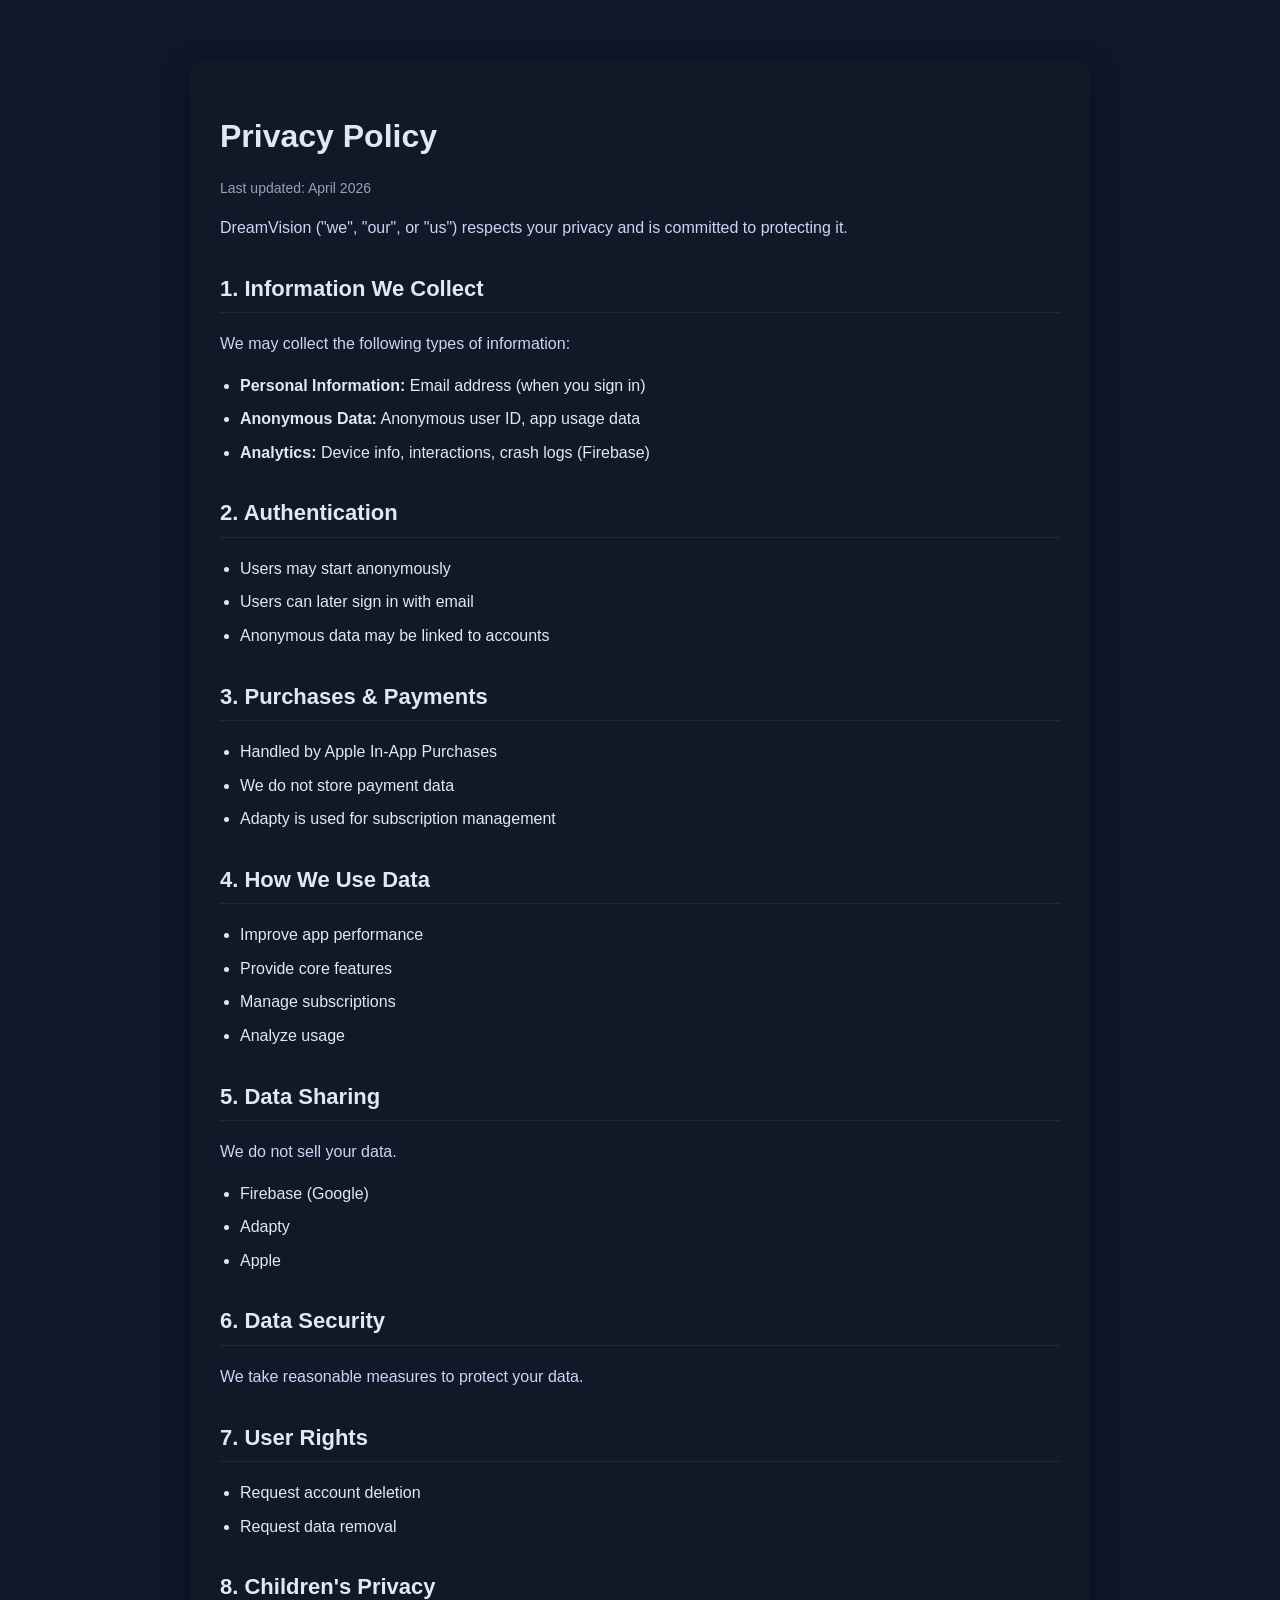
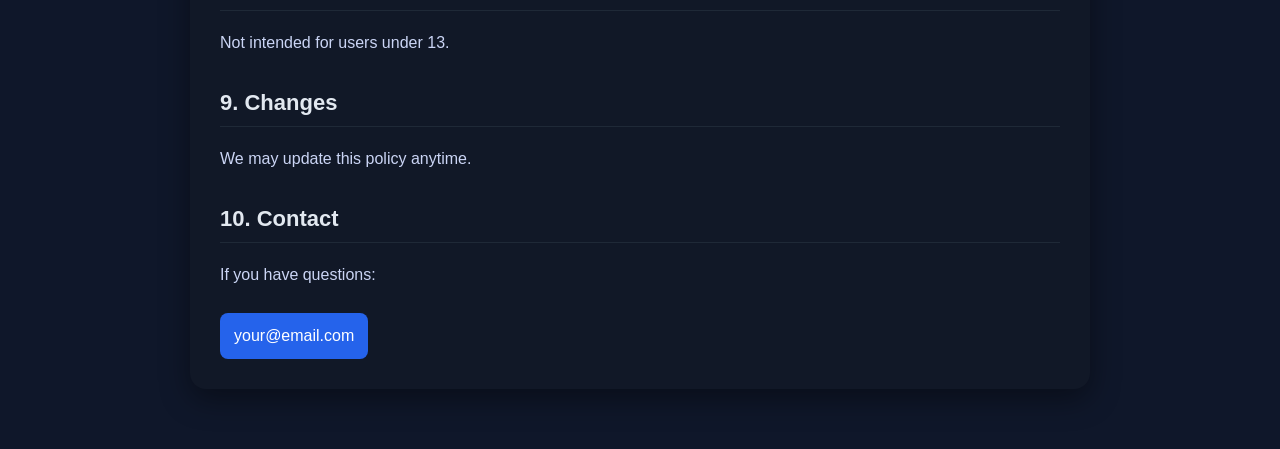
==== index.html @ a2448e46 "privacy_policy" ====
<!DOCTYPE html>
<html lang="en">
<head>
  <meta charset="UTF-8" />
  <meta name="viewport" content="width=device-width, initial-scale=1.0" />
  <title>Privacy Policy - DreamVision</title>
  <style>
    body {
      margin: 0;
      font-family: -apple-system, BlinkMacSystemFont, "Segoe UI", Roboto, sans-serif;
      background: #0f172a;
      color: #e2e8f0;
      line-height: 1.6;
    }

    .container {
      max-width: 900px;
      margin: 40px auto;
      padding: 20px;
    }

    .card {
      background: #111827;
      border-radius: 16px;
      padding: 30px;
      box-shadow: 0 10px 30px rgba(0,0,0,0.4);
    }

    h1 {
      font-size: 32px;
      margin-bottom: 10px;
    }

    h2 {
      margin-top: 30px;
      font-size: 22px;
      border-bottom: 1px solid #1f2937;
      padding-bottom: 6px;
    }

    p {
      color: #cbd5f5;
    }

    ul {
      padding-left: 20px;
    }

    li {
      margin-bottom: 8px;
    }

    .muted {
      color: #94a3b8;
      font-size: 14px;
    }

    .email {
      display: inline-block;
      margin-top: 10px;
      padding: 10px 14px;
      background: #2563eb;
      border-radius: 8px;
      color: white;
      text-decoration: none;
      transition: 0.2s;
    }

    .email:hover {
      background: #1d4ed8;
    }

    @media (max-width: 600px) {
      .container {
        margin: 20px;
        padding: 10px;
      }

      .card {
        padding: 20px;
      }
    }
  </style>
</head>
<body>
  <div class="container">
    <div class="card">
      <h1>Privacy Policy</h1>
      <p class="muted">Last updated: April 2026</p>

      <p>
        DreamVision ("we", "our", or "us") respects your privacy and is committed to protecting it.
      </p>

      <h2>1. Information We Collect</h2>
      <p>We may collect the following types of information:</p>

      <ul>
        <li><strong>Personal Information:</strong> Email address (when you sign in)</li>
        <li><strong>Anonymous Data:</strong> Anonymous user ID, app usage data</li>
        <li><strong>Analytics:</strong> Device info, interactions, crash logs (Firebase)</li>
      </ul>

      <h2>2. Authentication</h2>
      <ul>
        <li>Users may start anonymously</li>
        <li>Users can later sign in with email</li>
        <li>Anonymous data may be linked to accounts</li>
      </ul>

      <h2>3. Purchases & Payments</h2>
      <ul>
        <li>Handled by Apple In-App Purchases</li>
        <li>We do not store payment data</li>
        <li>Adapty is used for subscription management</li>
      </ul>

      <h2>4. How We Use Data</h2>
      <ul>
        <li>Improve app performance</li>
        <li>Provide core features</li>
        <li>Manage subscriptions</li>
        <li>Analyze usage</li>
      </ul>

      <h2>5. Data Sharing</h2>
      <p>We do not sell your data.</p>
      <ul>
        <li>Firebase (Google)</li>
        <li>Adapty</li>
        <li>Apple</li>
      </ul>

      <h2>6. Data Security</h2>
      <p>We take reasonable measures to protect your data.</p>

      <h2>7. User Rights</h2>
      <ul>
        <li>Request account deletion</li>
        <li>Request data removal</li>
      </ul>

      <h2>8. Children's Privacy</h2>
      <p>Not intended for users under 13.</p>

      <h2>9. Changes</h2>
      <p>We may update this policy anytime.</p>

      <h2>10. Contact</h2>
      <p>If you have questions:</p>

      <a class="email" href="mailto:your@email.com">your@email.com</a>
    </div>
  </div>
</body>
</html>
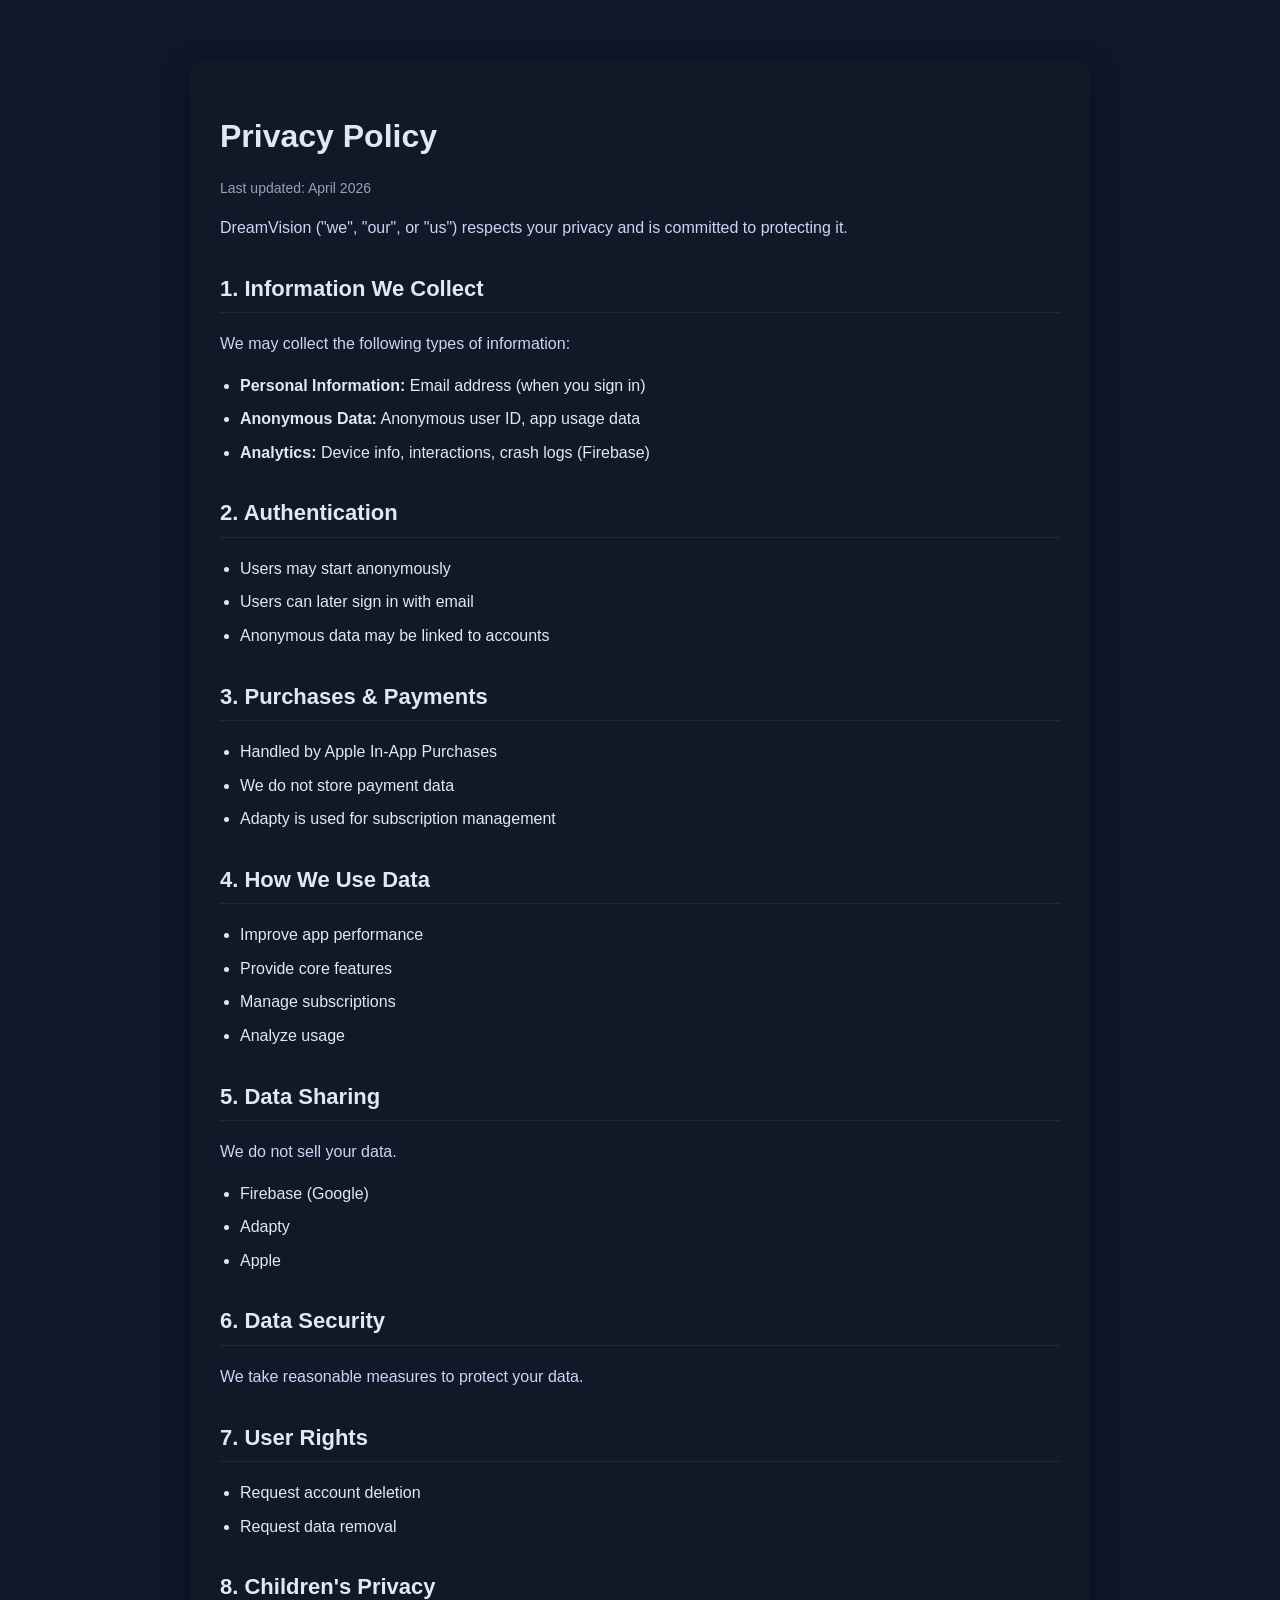
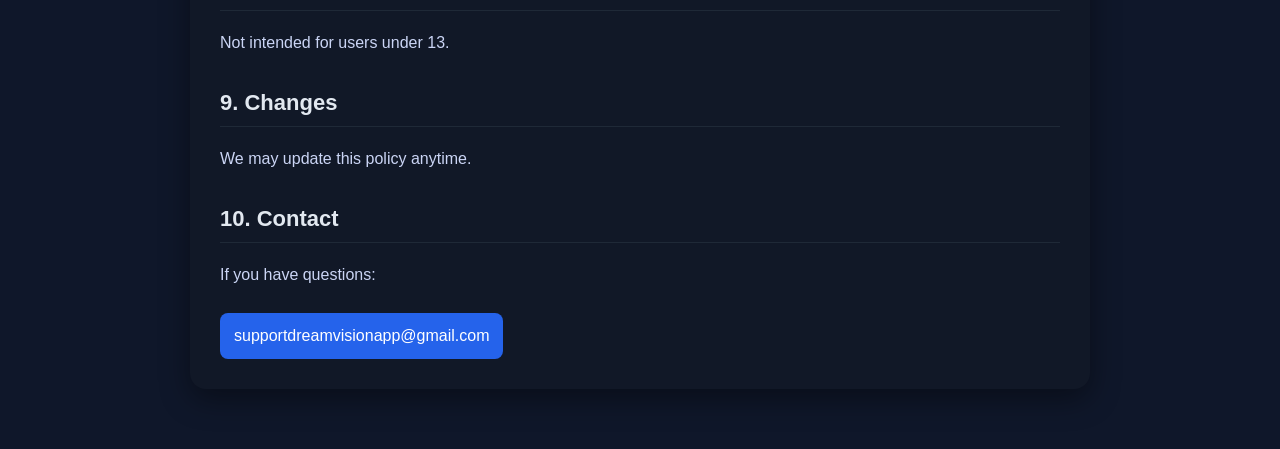
==== commit 176447a4: "Güncel mail adresi değişitirildi" ====
--- a/index.html
+++ b/index.html
@@ -149,7 +149,7 @@
       <h2>10. Contact</h2>
       <p>If you have questions:</p>
 
-      <a class="email" href="mailto:your@email.com">your@email.com</a>
+      <a class="email" href="supportdreamvisionapp@gmail.com">supportdreamvisionapp@gmail.com</a>
     </div>
   </div>
 </body>
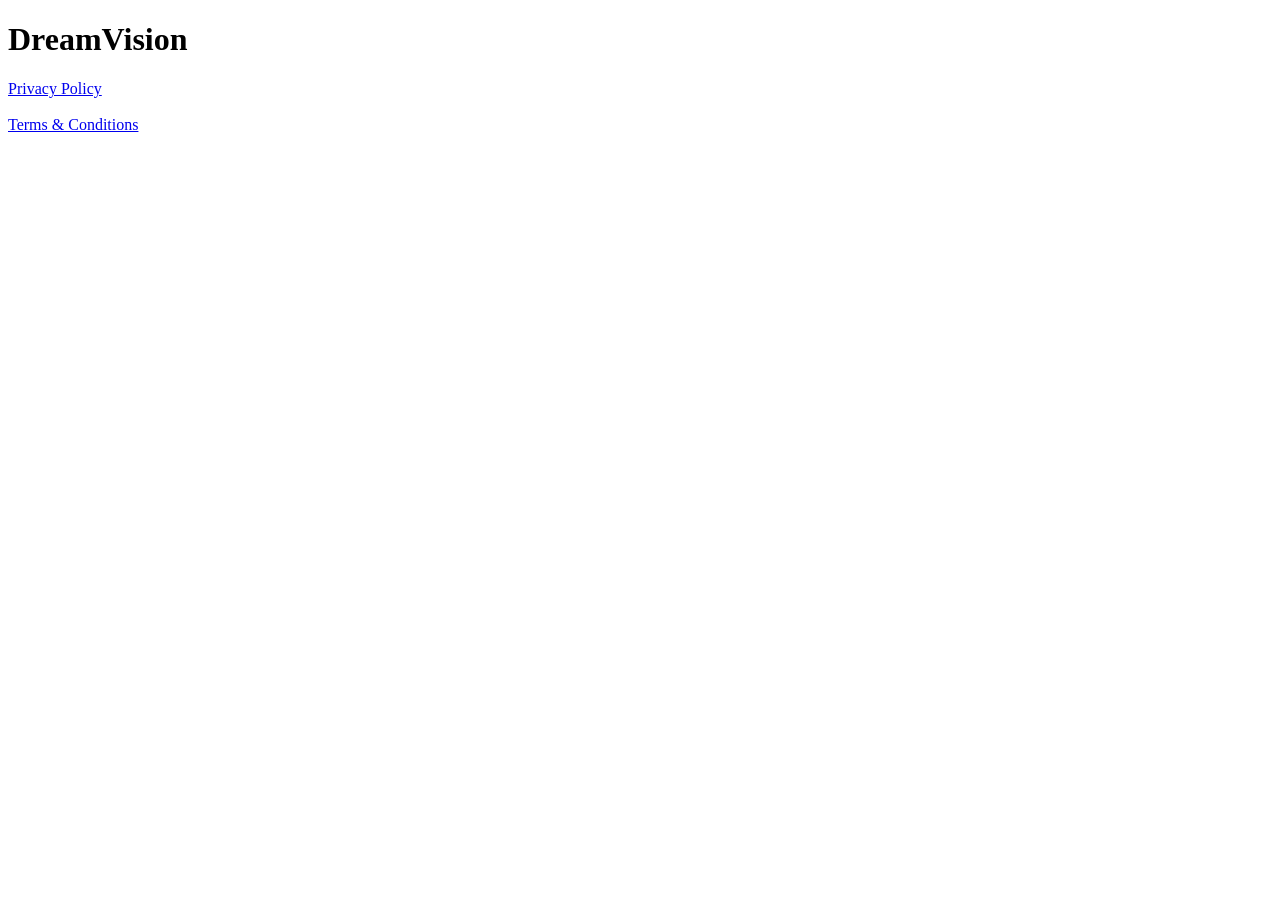
==== commit 5907150c: "index.html sayfası eklendi" ====
--- a/index.html
+++ b/index.html
@@ -1,156 +1,12 @@
 <!DOCTYPE html>
-<html lang="en">
+<html>
 <head>
-  <meta charset="UTF-8" />
-  <meta name="viewport" content="width=device-width, initial-scale=1.0" />
-  <title>Privacy Policy - DreamVision</title>
-  <style>
-    body {
-      margin: 0;
-      font-family: -apple-system, BlinkMacSystemFont, "Segoe UI", Roboto, sans-serif;
-      background: #0f172a;
-      color: #e2e8f0;
-      line-height: 1.6;
-    }
-
-    .container {
-      max-width: 900px;
-      margin: 40px auto;
-      padding: 20px;
-    }
-
-    .card {
-      background: #111827;
-      border-radius: 16px;
-      padding: 30px;
-      box-shadow: 0 10px 30px rgba(0,0,0,0.4);
-    }
-
-    h1 {
-      font-size: 32px;
-      margin-bottom: 10px;
-    }
-
-    h2 {
-      margin-top: 30px;
-      font-size: 22px;
-      border-bottom: 1px solid #1f2937;
-      padding-bottom: 6px;
-    }
-
-    p {
-      color: #cbd5f5;
-    }
-
-    ul {
-      padding-left: 20px;
-    }
-
-    li {
-      margin-bottom: 8px;
-    }
-
-    .muted {
-      color: #94a3b8;
-      font-size: 14px;
-    }
-
-    .email {
-      display: inline-block;
-      margin-top: 10px;
-      padding: 10px 14px;
-      background: #2563eb;
-      border-radius: 8px;
-      color: white;
-      text-decoration: none;
-      transition: 0.2s;
-    }
-
-    .email:hover {
-      background: #1d4ed8;
-    }
-
-    @media (max-width: 600px) {
-      .container {
-        margin: 20px;
-        padding: 10px;
-      }
-
-      .card {
-        padding: 20px;
-      }
-    }
-  </style>
+  <title>DreamVision</title>
 </head>
 <body>
-  <div class="container">
-    <div class="card">
-      <h1>Privacy Policy</h1>
-      <p class="muted">Last updated: April 2026</p>
+  <h1>DreamVision</h1>
 
-      <p>
-        DreamVision ("we", "our", or "us") respects your privacy and is committed to protecting it.
-      </p>
-
-      <h2>1. Information We Collect</h2>
-      <p>We may collect the following types of information:</p>
-
-      <ul>
-        <li><strong>Personal Information:</strong> Email address (when you sign in)</li>
-        <li><strong>Anonymous Data:</strong> Anonymous user ID, app usage data</li>
-        <li><strong>Analytics:</strong> Device info, interactions, crash logs (Firebase)</li>
-      </ul>
-
-      <h2>2. Authentication</h2>
-      <ul>
-        <li>Users may start anonymously</li>
-        <li>Users can later sign in with email</li>
-        <li>Anonymous data may be linked to accounts</li>
-      </ul>
-
-      <h2>3. Purchases & Payments</h2>
-      <ul>
-        <li>Handled by Apple In-App Purchases</li>
-        <li>We do not store payment data</li>
-        <li>Adapty is used for subscription management</li>
-      </ul>
-
-      <h2>4. How We Use Data</h2>
-      <ul>
-        <li>Improve app performance</li>
-        <li>Provide core features</li>
-        <li>Manage subscriptions</li>
-        <li>Analyze usage</li>
-      </ul>
-
-      <h2>5. Data Sharing</h2>
-      <p>We do not sell your data.</p>
-      <ul>
-        <li>Firebase (Google)</li>
-        <li>Adapty</li>
-        <li>Apple</li>
-      </ul>
-
-      <h2>6. Data Security</h2>
-      <p>We take reasonable measures to protect your data.</p>
-
-      <h2>7. User Rights</h2>
-      <ul>
-        <li>Request account deletion</li>
-        <li>Request data removal</li>
-      </ul>
-
-      <h2>8. Children's Privacy</h2>
-      <p>Not intended for users under 13.</p>
-
-      <h2>9. Changes</h2>
-      <p>We may update this policy anytime.</p>
-
-      <h2>10. Contact</h2>
-      <p>If you have questions:</p>
-
-      <a class="email" href="supportdreamvisionapp@gmail.com">supportdreamvisionapp@gmail.com</a>
-    </div>
-  </div>
+  <a href="privacy-policy.html">Privacy Policy</a><br><br>
+  <a href="terms-conditions.html">Terms & Conditions</a>
 </body>
 </html>
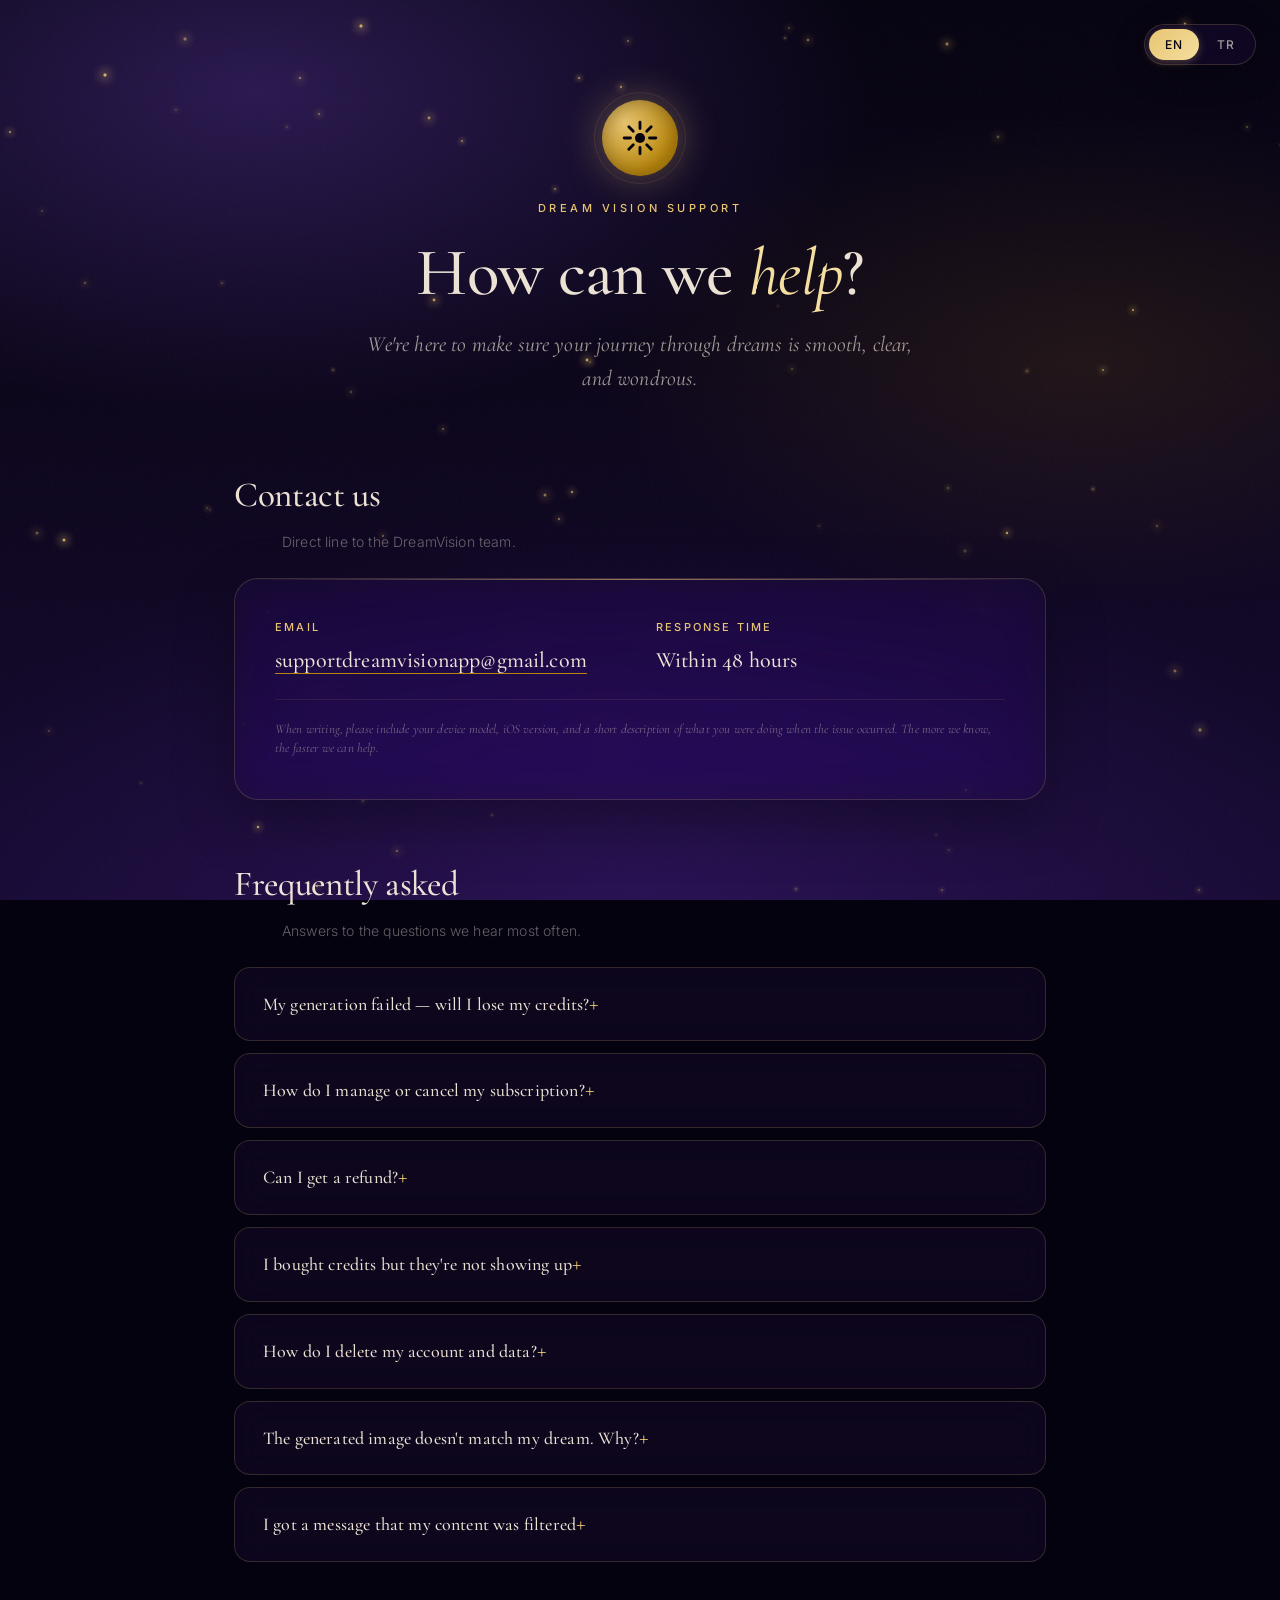
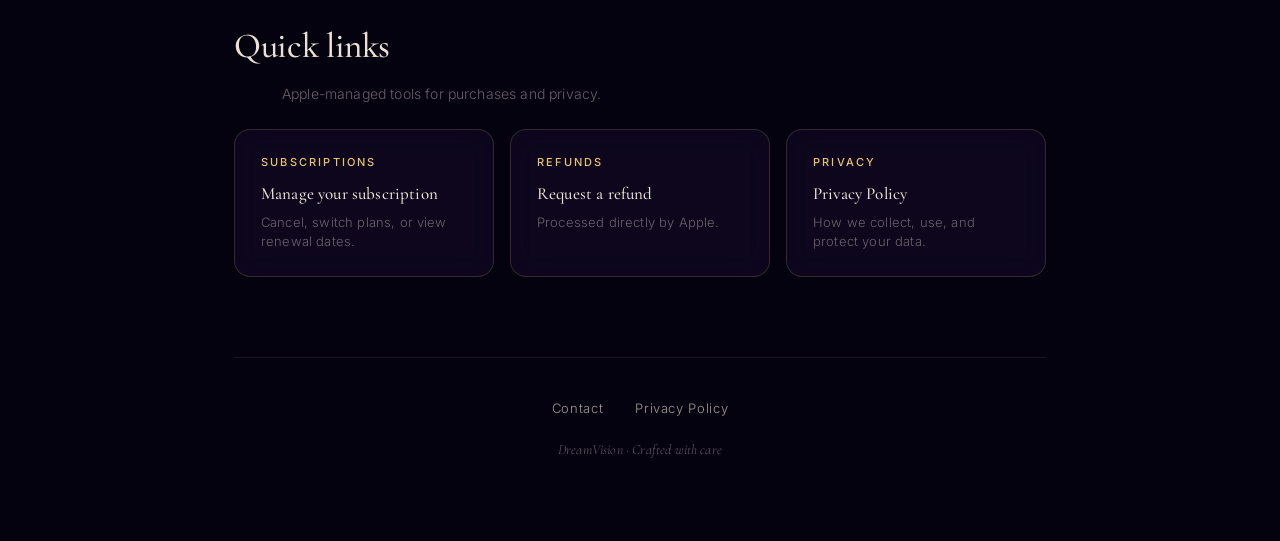
==== commit 0ea2a192: "feat: redesign landing + add DreamVision support page (TR/EN)" ====
--- a/index.html
+++ b/index.html
@@ -1,12 +1,824 @@
 <!DOCTYPE html>
-<html>
+<html lang="en" data-lang="en">
 <head>
-  <title>DreamVision</title>
+  <meta charset="UTF-8" />
+  <meta name="viewport" content="width=device-width, initial-scale=1.0" />
+  <meta name="theme-color" content="#0a0418" />
+  <title>DreamVision — Support</title>
+  <meta name="description" content="Get help with DreamVision — AI-powered dream visualization. Contact support, browse FAQ, manage subscriptions." />
+
+  <!-- Cormorant Garamond + Inter for body -->
+  <link rel="preconnect" href="https://fonts.googleapis.com" />
+  <link rel="preconnect" href="https://fonts.gstatic.com" crossorigin />
+  <link href="https://fonts.googleapis.com/css2?family=Cormorant+Garamond:ital,wght@0,400;0,500;0,600;0,700;1,400;1,500&family=Inter:wght@300;400;500;600&display=swap" rel="stylesheet" />
+
+  <style>
+    /* ------------------------------------------------------------------
+       Design tokens
+       ------------------------------------------------------------------ */
+    :root {
+      --bg-deep: #050210;
+      --bg-mid:  #0a0418;
+      --bg-veil: #140830;
+
+      --purple-900: #1a0938;
+      --purple-700: #3a1875;
+      --purple-500: #6b3fc2;
+      --purple-300: #a982f0;
+
+      --gold-600: #b8860b;
+      --gold-500: #d4a94f;
+      --gold-400: #e8c571;
+      --gold-300: #f4dea0;
+
+      --star-glow: rgba(232, 197, 113, 0.9);
+
+      --text-primary:   rgba(245, 235, 220, 0.96);
+      --text-secondary: rgba(220, 210, 200, 0.72);
+      --text-muted:     rgba(200, 190, 185, 0.50);
+
+      --glass-bg:     rgba(30, 15, 55, 0.35);
+      --glass-border: rgba(232, 197, 113, 0.18);
+      --glass-hover:  rgba(232, 197, 113, 0.32);
+
+      --radius-lg: 24px;
+      --radius-md: 16px;
+      --radius-sm: 10px;
+
+      --display: "Cormorant Garamond", "Times New Roman", serif;
+      --body:    "Inter", -apple-system, BlinkMacSystemFont, sans-serif;
+    }
+
+    /* ------------------------------------------------------------------
+       Reset & base
+       ------------------------------------------------------------------ */
+    *, *::before, *::after { box-sizing: border-box; margin: 0; padding: 0; }
+
+    html { scroll-behavior: smooth; }
+
+    body {
+      font-family: var(--body);
+      color: var(--text-primary);
+      background: var(--bg-deep);
+      min-height: 100vh;
+      overflow-x: hidden;
+      line-height: 1.6;
+      font-weight: 300;
+      letter-spacing: 0.01em;
+      -webkit-font-smoothing: antialiased;
+      -moz-osx-font-smoothing: grayscale;
+    }
+
+    /* ------------------------------------------------------------------
+       Cosmic background — layered gradient + stars + aurora
+       ------------------------------------------------------------------ */
+    .cosmos {
+      position: fixed;
+      inset: 0;
+      z-index: -2;
+      background:
+        radial-gradient(ellipse 80% 60% at 20% 10%, rgba(107, 63, 194, 0.35), transparent 60%),
+        radial-gradient(ellipse 70% 50% at 85% 40%, rgba(184, 134, 11, 0.12), transparent 55%),
+        radial-gradient(ellipse 100% 70% at 50% 100%, rgba(58, 24, 117, 0.50), transparent 60%),
+        linear-gradient(180deg, var(--bg-deep) 0%, var(--bg-mid) 40%, var(--bg-veil) 100%);
+    }
+
+    .stars {
+      position: fixed;
+      inset: 0;
+      z-index: -1;
+      pointer-events: none;
+    }
+
+    .stars span {
+      position: absolute;
+      width: 2px;
+      height: 2px;
+      background: var(--star-glow);
+      border-radius: 50%;
+      box-shadow: 0 0 6px 1px var(--star-glow);
+      animation: twinkle 4s ease-in-out infinite;
+    }
+
+    @keyframes twinkle {
+      0%, 100% { opacity: 0.2; transform: scale(0.8); }
+      50%      { opacity: 1;   transform: scale(1.2); }
+    }
+
+    /* Grain overlay — very subtle texture */
+    body::before {
+      content: "";
+      position: fixed;
+      inset: 0;
+      z-index: -1;
+      pointer-events: none;
+      opacity: 0.04;
+      background-image: url("data:image/svg+xml;utf8,<svg xmlns='http://www.w3.org/2000/svg' width='200' height='200'><filter id='n'><feTurbulence type='fractalNoise' baseFrequency='0.9' numOctaves='2'/></filter><rect width='100%' height='100%' filter='url(%23n)' opacity='1'/></svg>");
+    }
+
+    /* ------------------------------------------------------------------
+       Language toggle — fixed top right
+       ------------------------------------------------------------------ */
+    .lang-toggle {
+      position: fixed;
+      top: 24px;
+      right: 24px;
+      z-index: 100;
+      display: flex;
+      gap: 2px;
+      padding: 4px;
+      background: var(--glass-bg);
+      backdrop-filter: blur(20px) saturate(180%);
+      -webkit-backdrop-filter: blur(20px) saturate(180%);
+      border: 1px solid var(--glass-border);
+      border-radius: 999px;
+      box-shadow: 0 8px 32px rgba(0, 0, 0, 0.3);
+    }
+
+    .lang-toggle button {
+      padding: 8px 16px;
+      font-family: var(--body);
+      font-size: 12px;
+      font-weight: 500;
+      letter-spacing: 0.08em;
+      text-transform: uppercase;
+      color: var(--text-secondary);
+      background: transparent;
+      border: none;
+      border-radius: 999px;
+      cursor: pointer;
+      transition: all 0.3s ease;
+    }
+
+    .lang-toggle button.active {
+      color: var(--bg-deep);
+      background: linear-gradient(135deg, var(--gold-400), var(--gold-300));
+      box-shadow: 0 2px 8px rgba(232, 197, 113, 0.3);
+    }
+
+    .lang-toggle button:not(.active):hover {
+      color: var(--gold-300);
+    }
+
+    /* ------------------------------------------------------------------
+       Layout
+       ------------------------------------------------------------------ */
+    .container {
+      max-width: 860px;
+      margin: 0 auto;
+      padding: 100px 24px 80px;
+    }
+
+    /* ------------------------------------------------------------------
+       Hero — centered, emblem + elegant title
+       ------------------------------------------------------------------ */
+    .hero {
+      text-align: center;
+      margin-bottom: 72px;
+      animation: fadeUp 1s ease-out;
+    }
+
+    .emblem {
+      display: inline-flex;
+      align-items: center;
+      justify-content: center;
+      width: 76px;
+      height: 76px;
+      margin-bottom: 24px;
+      border-radius: 50%;
+      background:
+        radial-gradient(circle at 30% 30%, var(--gold-400), var(--gold-600) 70%);
+      box-shadow:
+        0 0 40px rgba(232, 197, 113, 0.4),
+        inset 0 0 20px rgba(10, 4, 24, 0.3);
+      position: relative;
+      animation: breathe 4s ease-in-out infinite;
+    }
+
+    .emblem::before {
+      content: "";
+      position: absolute;
+      inset: -8px;
+      border-radius: 50%;
+      border: 1px solid var(--glass-border);
+      opacity: 0.6;
+    }
+
+    .emblem svg { width: 38px; height: 38px; color: var(--bg-deep); }
+
+    @keyframes breathe {
+      0%, 100% { transform: scale(1);    box-shadow: 0 0 40px rgba(232, 197, 113, 0.4), inset 0 0 20px rgba(10, 4, 24, 0.3); }
+      50%      { transform: scale(1.04); box-shadow: 0 0 60px rgba(232, 197, 113, 0.6), inset 0 0 20px rgba(10, 4, 24, 0.3); }
+    }
+
+    .eyebrow {
+      font-family: var(--body);
+      font-size: 11px;
+      font-weight: 500;
+      letter-spacing: 0.32em;
+      text-transform: uppercase;
+      color: var(--gold-400);
+      margin-bottom: 20px;
+    }
+
+    h1 {
+      font-family: var(--display);
+      font-weight: 500;
+      font-size: clamp(2.5rem, 6vw, 4.2rem);
+      line-height: 1.05;
+      letter-spacing: -0.01em;
+      color: var(--text-primary);
+      margin-bottom: 20px;
+    }
+
+    h1 em {
+      font-style: italic;
+      color: var(--gold-300);
+      font-weight: 400;
+    }
+
+    .hero-lede {
+      font-family: var(--display);
+      font-weight: 400;
+      font-size: clamp(1.15rem, 2vw, 1.35rem);
+      font-style: italic;
+      color: var(--text-secondary);
+      max-width: 560px;
+      margin: 0 auto;
+      line-height: 1.55;
+    }
+
+    /* ------------------------------------------------------------------
+       Section headings
+       ------------------------------------------------------------------ */
+    section { margin-bottom: 56px; }
+
+    .section-title {
+      font-family: var(--display);
+      font-weight: 500;
+      font-size: clamp(1.6rem, 3.5vw, 2.2rem);
+      letter-spacing: -0.01em;
+      color: var(--text-primary);
+      margin-bottom: 8px;
+      display: flex;
+      align-items: baseline;
+      gap: 16px;
+    }
+
+    .section-title::before {
+      content: "";
+      width: 32px;
+      height: 1px;
+      background: linear-gradient(90deg, var(--gold-400), transparent);
+      flex-shrink: 0;
+      transform: translateY(-8px);
+    }
+
+    .section-subtitle {
+      font-family: var(--body);
+      font-size: 14px;
+      color: var(--text-muted);
+      margin-left: 48px;
+      margin-bottom: 24px;
+    }
+
+    /* ------------------------------------------------------------------
+       Contact card — featured, hero-adjacent
+       ------------------------------------------------------------------ */
+    .contact-card {
+      background: var(--glass-bg);
+      backdrop-filter: blur(20px) saturate(180%);
+      -webkit-backdrop-filter: blur(20px) saturate(180%);
+      border: 1px solid var(--glass-border);
+      border-radius: var(--radius-lg);
+      padding: 40px;
+      box-shadow: 0 20px 60px rgba(0, 0, 0, 0.3);
+      position: relative;
+      overflow: hidden;
+    }
+
+    .contact-card::before {
+      content: "";
+      position: absolute;
+      top: 0; left: 0; right: 0;
+      height: 1px;
+      background: linear-gradient(90deg, transparent, var(--gold-400), transparent);
+      opacity: 0.6;
+    }
+
+    .contact-grid {
+      display: grid;
+      grid-template-columns: 1fr 1fr;
+      gap: 32px;
+    }
+
+    @media (max-width: 640px) {
+      .contact-grid { grid-template-columns: 1fr; gap: 20px; }
+      .contact-card  { padding: 28px 24px; }
+    }
+
+    .contact-item .label {
+      font-family: var(--body);
+      font-size: 11px;
+      font-weight: 500;
+      letter-spacing: 0.2em;
+      text-transform: uppercase;
+      color: var(--gold-400);
+      margin-bottom: 10px;
+    }
+
+    .contact-item .value {
+      font-family: var(--display);
+      font-size: 22px;
+      font-weight: 500;
+      color: var(--text-primary);
+      line-height: 1.3;
+    }
+
+    .contact-item a {
+      color: var(--text-primary);
+      text-decoration: none;
+      border-bottom: 1px solid var(--gold-600);
+      transition: border-color 0.3s ease, color 0.3s ease;
+    }
+
+    .contact-item a:hover {
+      color: var(--gold-300);
+      border-bottom-color: var(--gold-300);
+    }
+
+    .contact-note {
+      margin-top: 24px;
+      padding-top: 20px;
+      border-top: 1px solid rgba(232, 197, 113, 0.1);
+      font-size: 13px;
+      color: var(--text-muted);
+      font-style: italic;
+      font-family: var(--display);
+      font-weight: 400;
+      line-height: 1.5;
+    }
+
+    /* ------------------------------------------------------------------
+       FAQ — expandable, refined
+       ------------------------------------------------------------------ */
+    .faq-list {
+      display: flex;
+      flex-direction: column;
+      gap: 12px;
+    }
+
+    details.faq-item {
+      background: var(--glass-bg);
+      backdrop-filter: blur(16px);
+      -webkit-backdrop-filter: blur(16px);
+      border: 1px solid var(--glass-border);
+      border-radius: var(--radius-md);
+      overflow: hidden;
+      transition: border-color 0.3s ease, background 0.3s ease;
+    }
+
+    details.faq-item[open] {
+      border-color: var(--glass-hover);
+      background: rgba(30, 15, 55, 0.5);
+    }
+
+    details.faq-item summary {
+      padding: 22px 28px;
+      cursor: pointer;
+      list-style: none;
+      display: flex;
+      justify-content: space-between;
+      align-items: center;
+      gap: 20px;
+      font-family: var(--display);
+      font-size: 18px;
+      font-weight: 500;
+      color: var(--text-primary);
+      transition: color 0.3s ease;
+    }
+
+    details.faq-item summary:hover { color: var(--gold-300); }
+
+    details.faq-item summary::-webkit-details-marker { display: none; }
+
+    details.faq-item summary::after {
+      content: "+";
+      font-family: var(--display);
+      font-size: 24px;
+      font-weight: 300;
+      color: var(--gold-400);
+      line-height: 1;
+      flex-shrink: 0;
+      transition: transform 0.3s ease, color 0.3s ease;
+    }
+
+    details.faq-item[open] summary::after {
+      content: "−";
+      color: var(--gold-300);
+    }
+
+    .faq-answer {
+      padding: 0 28px 24px;
+      color: var(--text-secondary);
+      font-size: 15px;
+      line-height: 1.7;
+    }
+
+    .faq-answer p + p { margin-top: 12px; }
+
+    .faq-answer a {
+      color: var(--gold-300);
+      text-decoration: none;
+      border-bottom: 1px solid var(--gold-600);
+    }
+
+    .faq-answer a:hover { color: var(--gold-400); }
+
+    @media (max-width: 640px) {
+      details.faq-item summary { padding: 18px 22px; font-size: 16px; }
+      .faq-answer { padding: 0 22px 20px; font-size: 14px; }
+    }
+
+    /* ------------------------------------------------------------------
+       Quick links — subscription/account management
+       ------------------------------------------------------------------ */
+    .quick-links {
+      display: grid;
+      grid-template-columns: repeat(auto-fit, minmax(260px, 1fr));
+      gap: 16px;
+    }
+
+    .quick-link {
+      display: block;
+      padding: 24px 26px;
+      background: var(--glass-bg);
+      backdrop-filter: blur(16px);
+      -webkit-backdrop-filter: blur(16px);
+      border: 1px solid var(--glass-border);
+      border-radius: var(--radius-md);
+      text-decoration: none;
+      color: var(--text-primary);
+      transition: all 0.3s ease;
+    }
+
+    .quick-link:hover {
+      border-color: var(--glass-hover);
+      transform: translateY(-2px);
+      box-shadow: 0 12px 32px rgba(0, 0, 0, 0.3);
+    }
+
+    .quick-link .ql-label {
+      font-family: var(--body);
+      font-size: 11px;
+      font-weight: 500;
+      letter-spacing: 0.2em;
+      text-transform: uppercase;
+      color: var(--gold-400);
+      margin-bottom: 8px;
+    }
+
+    .quick-link .ql-title {
+      font-family: var(--display);
+      font-size: 17px;
+      font-weight: 500;
+      margin-bottom: 6px;
+    }
+
+    .quick-link .ql-desc {
+      font-size: 13px;
+      color: var(--text-muted);
+      line-height: 1.5;
+    }
+
+    /* ------------------------------------------------------------------
+       Footer
+       ------------------------------------------------------------------ */
+    footer {
+      margin-top: 80px;
+      padding-top: 40px;
+      border-top: 1px solid rgba(232, 197, 113, 0.1);
+      text-align: center;
+    }
+
+    .footer-links {
+      display: flex;
+      justify-content: center;
+      gap: 32px;
+      flex-wrap: wrap;
+      margin-bottom: 20px;
+    }
+
+    .footer-links a {
+      font-family: var(--body);
+      font-size: 13px;
+      letter-spacing: 0.05em;
+      color: var(--text-secondary);
+      text-decoration: none;
+      transition: color 0.3s ease;
+    }
+
+    .footer-links a:hover { color: var(--gold-300); }
+
+    .footer-mark {
+      font-family: var(--display);
+      font-style: italic;
+      font-size: 14px;
+      color: var(--text-muted);
+    }
+
+    /* ------------------------------------------------------------------
+       Animations
+       ------------------------------------------------------------------ */
+    @keyframes fadeUp {
+      from { opacity: 0; transform: translateY(20px); }
+      to   { opacity: 1; transform: translateY(0); }
+    }
+
+    section {
+      animation: fadeUp 0.8s ease-out backwards;
+    }
+
+    section:nth-of-type(1) { animation-delay: 0.1s; }
+    section:nth-of-type(2) { animation-delay: 0.2s; }
+    section:nth-of-type(3) { animation-delay: 0.3s; }
+    section:nth-of-type(4) { animation-delay: 0.4s; }
+
+    /* ------------------------------------------------------------------
+       Language switching — show/hide by [data-lang]
+       ------------------------------------------------------------------ */
+    [data-i18n-tr], [data-i18n-en] { display: none; }
+    html[data-lang="en"] [data-i18n-en] { display: revert; }
+    html[data-lang="tr"] [data-i18n-tr] { display: revert; }
+
+    /* Reduced motion */
+    @media (prefers-reduced-motion: reduce) {
+      *, *::before, *::after {
+        animation-duration: 0.01ms !important;
+        transition-duration: 0.01ms !important;
+      }
+      .emblem, .stars span { animation: none !important; }
+    }
+  </style>
 </head>
 <body>
-  <h1>DreamVision</h1>
-
-  <a href="privacy-policy.html">Privacy Policy</a><br><br>
-  <a href="terms-conditions.html">Terms & Conditions</a>
+
+  <!-- ───────────────────────── Cosmic background ───────────────────────── -->
+  <div class="cosmos" aria-hidden="true"></div>
+  <div class="stars" id="stars" aria-hidden="true"></div>
+
+  <!-- ───────────────────────── Language toggle ───────────────────────── -->
+  <div class="lang-toggle" role="tablist" aria-label="Language selector">
+    <button type="button" data-set-lang="en" class="active" role="tab" aria-selected="true">EN</button>
+    <button type="button" data-set-lang="tr" role="tab" aria-selected="false">TR</button>
+  </div>
+
+  <!-- ───────────────────────── Main content ───────────────────────── -->
+  <main class="container">
+
+    <!-- ─── HERO ─── -->
+    <header class="hero">
+      <div class="emblem" aria-hidden="true">
+        <svg viewBox="0 0 24 24" fill="none" stroke="currentColor" stroke-width="1.8" stroke-linecap="round" stroke-linejoin="round">
+          <path d="M12 2v4M12 18v4M4.93 4.93l2.83 2.83M16.24 16.24l2.83 2.83M2 12h4M18 12h4M4.93 19.07l2.83-2.83M16.24 7.76l2.83-2.83" />
+          <circle cx="12" cy="12" r="3.2" fill="currentColor" stroke="none" />
+        </svg>
+      </div>
+
+      <div class="eyebrow" data-i18n-en>Dream Vision Support</div>
+      <div class="eyebrow" data-i18n-tr>Dream Vision Destek</div>
+
+      <h1 data-i18n-en>How can we <em>help</em>?</h1>
+      <h1 data-i18n-tr>Size nasıl <em>yardım</em> edebiliriz?</h1>
+
+      <p class="hero-lede" data-i18n-en>
+        We're here to make sure your journey through dreams is smooth, clear, and wondrous.
+      </p>
+      <p class="hero-lede" data-i18n-tr>
+        Rüya yolculuğunuzun akıcı, net ve büyülü geçmesi için buradayız.
+      </p>
+    </header>
+
+    <!-- ─── CONTACT ─── -->
+    <section id="contact">
+      <h2 class="section-title" data-i18n-en>Contact us</h2>
+      <h2 class="section-title" data-i18n-tr>Bize ulaşın</h2>
+      <p class="section-subtitle" data-i18n-en>Direct line to the DreamVision team.</p>
+      <p class="section-subtitle" data-i18n-tr>DreamVision ekibiyle doğrudan iletişim.</p>
+
+      <div class="contact-card">
+        <div class="contact-grid">
+          <div class="contact-item">
+            <div class="label" data-i18n-en>Email</div>
+            <div class="label" data-i18n-tr>E-posta</div>
+            <div class="value">
+              <a href="mailto:supportdreamvisionapp@gmail.com">supportdreamvisionapp@gmail.com</a>
+            </div>
+          </div>
+          <div class="contact-item">
+            <div class="label" data-i18n-en>Response time</div>
+            <div class="label" data-i18n-tr>Yanıt süresi</div>
+            <div class="value" data-i18n-en>Within 48 hours</div>
+            <div class="value" data-i18n-tr>48 saat içinde</div>
+          </div>
+        </div>
+
+        <p class="contact-note" data-i18n-en>
+          When writing, please include your device model, iOS version, and a short description of what you were doing when the issue occurred. The more we know, the faster we can help.
+        </p>
+        <p class="contact-note" data-i18n-tr>
+          Bize yazarken lütfen cihaz modelinizi, iOS sürümünüzü ve sorunun ne zaman ortaya çıktığına dair kısa bir açıklama ekleyin. Ne kadar çok bilirsek, o kadar hızlı yardımcı olabiliriz.
+        </p>
+      </div>
+    </section>
+
+    <!-- ─── FAQ ─── -->
+    <section id="faq">
+      <h2 class="section-title" data-i18n-en>Frequently asked</h2>
+      <h2 class="section-title" data-i18n-tr>Sıkça sorulanlar</h2>
+      <p class="section-subtitle" data-i18n-en>Answers to the questions we hear most often.</p>
+      <p class="section-subtitle" data-i18n-tr>En sık karşılaştığımız soruların yanıtları.</p>
+
+      <div class="faq-list">
+
+        <!-- FAQ 1 — Generation failed, credits -->
+        <details class="faq-item">
+          <summary data-i18n-en>My generation failed — will I lose my credits?</summary>
+          <summary data-i18n-tr>Oluşturma başarısız oldu — kredim kaybolur mu?</summary>
+          <div class="faq-answer">
+            <p data-i18n-en>No. If a generation fails on our side, your credits are automatically refunded within a few minutes. If you notice credits are still missing after an hour, please contact us with the date and time of the attempt.</p>
+            <p data-i18n-tr>Hayır. Eğer oluşturma bizim tarafımızda başarısız olursa, krediniz birkaç dakika içinde otomatik olarak iade edilir. Bir saat sonra hâlâ eksik olduğunu fark ederseniz, lütfen denemenin tarih ve saatiyle birlikte bize ulaşın.</p>
+          </div>
+        </details>
+
+        <!-- FAQ 2 — Manage / cancel subscription -->
+        <details class="faq-item">
+          <summary data-i18n-en>How do I manage or cancel my subscription?</summary>
+          <summary data-i18n-tr>Aboneliğimi nasıl yönetirim veya iptal ederim?</summary>
+          <div class="faq-answer">
+            <p data-i18n-en>All subscriptions are handled by Apple. Open the <strong>Settings</strong> app on your iPhone → tap your <strong>name</strong> at the top → <strong>Subscriptions</strong> → select <strong>DreamVision</strong>. From there you can change plan, cancel, or renew.</p>
+            <p data-i18n-en>You can also visit <a href="https://apps.apple.com/account/subscriptions" target="_blank" rel="noopener">apps.apple.com/account/subscriptions</a>.</p>
+            <p data-i18n-tr>Tüm abonelikler Apple tarafından yönetilir. iPhone'unuzda <strong>Ayarlar</strong> uygulamasını açın → en üstte <strong>adınıza</strong> dokunun → <strong>Abonelikler</strong> → <strong>DreamVision</strong>'ı seçin. Buradan planınızı değiştirebilir, iptal edebilir veya yenileyebilirsiniz.</p>
+            <p data-i18n-tr><a href="https://apps.apple.com/account/subscriptions" target="_blank" rel="noopener">apps.apple.com/account/subscriptions</a> adresini de ziyaret edebilirsiniz.</p>
+          </div>
+        </details>
+
+        <!-- FAQ 3 — Refunds -->
+        <details class="faq-item">
+          <summary data-i18n-en>Can I get a refund?</summary>
+          <summary data-i18n-tr>İade alabilir miyim?</summary>
+          <div class="faq-answer">
+            <p data-i18n-en>Refunds for in-app purchases and subscriptions are processed by Apple, not DreamVision. You can request a refund at <a href="https://reportaproblem.apple.com" target="_blank" rel="noopener">reportaproblem.apple.com</a>. If your issue is technical (a failed generation, a billing mistake on our end), please write to us first — we'll do our best to resolve it directly.</p>
+            <p data-i18n-tr>Uygulama içi satın almalar ve abonelikler için iadeler DreamVision tarafından değil, Apple tarafından işlenir. <a href="https://reportaproblem.apple.com" target="_blank" rel="noopener">reportaproblem.apple.com</a> adresinden iade talep edebilirsiniz. Sorunuz teknik bir sorunsa (başarısız oluşturma, bizim tarafımızdaki faturalandırma hatası), lütfen önce bize yazın — elimizden gelenin en iyisini yapıp doğrudan çözmeye çalışırız.</p>
+          </div>
+        </details>
+
+        <!-- FAQ 4 — Restore purchases -->
+        <details class="faq-item">
+          <summary data-i18n-en>I bought credits but they're not showing up</summary>
+          <summary data-i18n-tr>Kredi satın aldım ama görünmüyor</summary>
+          <div class="faq-answer">
+            <p data-i18n-en>Open DreamVision → <strong>Settings</strong> → tap <strong>Restore Purchases</strong>. This syncs your account with Apple's records. If credits still don't appear after a minute, close and reopen the app. Still no luck? Write to us with the email address on your Apple ID and the approximate time of purchase.</p>
+            <p data-i18n-tr>DreamVision'ı açın → <strong>Ayarlar</strong> → <strong>Satın Almaları Geri Yükle</strong>'ye dokunun. Bu, hesabınızı Apple'ın kayıtlarıyla senkronize eder. Bir dakika sonra krediler hâlâ görünmüyorsa, uygulamayı kapatıp yeniden açın. Hâlâ bir şey olmuyorsa, Apple ID'nizdeki e-posta adresi ve yaklaşık satın alma saatiyle birlikte bize yazın.</p>
+          </div>
+        </details>
+
+        <!-- FAQ 5 — Account deletion / privacy -->
+        <details class="faq-item">
+          <summary data-i18n-en>How do I delete my account and data?</summary>
+          <summary data-i18n-tr>Hesabımı ve verilerimi nasıl silerim?</summary>
+          <div class="faq-answer">
+            <p data-i18n-en>Inside the app, go to <strong>Settings</strong> → <strong>Delete Account</strong>. This permanently removes your account, dream history, and all generated content from our servers. This action cannot be undone. If you prefer, you can also email us and we'll process the deletion manually.</p>
+            <p data-i18n-tr>Uygulamanın içinde <strong>Ayarlar</strong> → <strong>Hesabı Sil</strong>'e gidin. Bu, hesabınızı, rüya geçmişinizi ve oluşturulan tüm içeriği sunucularımızdan kalıcı olarak kaldırır. Bu işlem geri alınamaz. Tercih ederseniz bize e-posta da gönderebilirsiniz, silme işlemini manuel olarak yaparız.</p>
+          </div>
+        </details>
+
+        <!-- FAQ 6 — Content quality -->
+        <details class="faq-item">
+          <summary data-i18n-en>The generated image doesn't match my dream. Why?</summary>
+          <summary data-i18n-tr>Oluşturulan görsel rüyama uymuyor. Neden?</summary>
+          <div class="faq-answer">
+            <p data-i18n-en>AI image generation works best with vivid, sensory details — colors, textures, the mood, where you are, who's there. Short prompts ("a weird dream") give the model very little to work with. Try describing one specific scene with more detail. You can also regenerate if the first result doesn't feel right.</p>
+            <p data-i18n-tr>Yapay zeka görsel üretimi, canlı ve duyusal detaylarla en iyi sonucu verir — renkler, dokular, atmosfer, nerede olduğunuz, kimin olduğu. Kısa prompt'lar ("garip bir rüya") modele çalışacak çok az şey bırakır. Tek bir belirli sahneyi daha fazla detayla tanımlamayı deneyin. İlk sonuç doğru hissettirmezse yeniden oluşturabilirsiniz.</p>
+          </div>
+        </details>
+
+        <!-- FAQ 7 — Inappropriate content -->
+        <details class="faq-item">
+          <summary data-i18n-en>I got a message that my content was filtered</summary>
+          <summary data-i18n-tr>İçeriğimin filtrelendiğine dair bir mesaj aldım</summary>
+          <div class="faq-answer">
+            <p data-i18n-en>DreamVision uses automated content safety filters to prevent generation of sexually explicit, graphic, or harmful imagery. If your dream description triggers a filter, try rephrasing it in more symbolic or indirect terms. Filter decisions are automated and we cannot manually override them.</p>
+            <p data-i18n-tr>DreamVision, cinsel açıdan müstehcen, şiddet içeren veya zararlı görsellerin oluşturulmasını önlemek için otomatik içerik güvenlik filtreleri kullanır. Rüya açıklamanız bir filtreyi tetiklerse, daha sembolik veya dolaylı ifadelerle yeniden yazmayı deneyin. Filtre kararları otomatiktir ve manuel olarak geçersiz kılınamaz.</p>
+          </div>
+        </details>
+
+      </div>
+    </section>
+
+    <!-- ─── QUICK LINKS ─── -->
+    <section id="links">
+      <h2 class="section-title" data-i18n-en>Quick links</h2>
+      <h2 class="section-title" data-i18n-tr>Hızlı bağlantılar</h2>
+      <p class="section-subtitle" data-i18n-en>Apple-managed tools for purchases and privacy.</p>
+      <p class="section-subtitle" data-i18n-tr>Satın almalar ve gizlilik için Apple tarafından yönetilen araçlar.</p>
+
+      <div class="quick-links">
+        <a class="quick-link" href="https://apps.apple.com/account/subscriptions" target="_blank" rel="noopener">
+          <div class="ql-label" data-i18n-en>Subscriptions</div>
+          <div class="ql-label" data-i18n-tr>Abonelikler</div>
+          <div class="ql-title" data-i18n-en>Manage your subscription</div>
+          <div class="ql-title" data-i18n-tr>Aboneliğinizi yönetin</div>
+          <div class="ql-desc" data-i18n-en>Cancel, switch plans, or view renewal dates.</div>
+          <div class="ql-desc" data-i18n-tr>İptal edin, plan değiştirin veya yenileme tarihlerini görün.</div>
+        </a>
+
+        <a class="quick-link" href="https://reportaproblem.apple.com" target="_blank" rel="noopener">
+          <div class="ql-label" data-i18n-en>Refunds</div>
+          <div class="ql-label" data-i18n-tr>İadeler</div>
+          <div class="ql-title" data-i18n-en>Request a refund</div>
+          <div class="ql-title" data-i18n-tr>İade talep edin</div>
+          <div class="ql-desc" data-i18n-en>Processed directly by Apple.</div>
+          <div class="ql-desc" data-i18n-tr>Doğrudan Apple tarafından işlenir.</div>
+        </a>
+
+        <a class="quick-link" href="https://sabricetin.github.io/privacy-policy/" target="_blank" rel="noopener">
+          <div class="ql-label" data-i18n-en>Privacy</div>
+          <div class="ql-label" data-i18n-tr>Gizlilik</div>
+          <div class="ql-title" data-i18n-en>Privacy Policy</div>
+          <div class="ql-title" data-i18n-tr>Gizlilik Politikası</div>
+          <div class="ql-desc" data-i18n-en>How we collect, use, and protect your data.</div>
+          <div class="ql-desc" data-i18n-tr>Verilerinizi nasıl topladığımız, kullandığımız ve koruduğumuz.</div>
+        </a>
+      </div>
+    </section>
+
+    <!-- ─── FOOTER ─── -->
+    <footer>
+      <div class="footer-links">
+        <a href="mailto:supportdreamvisionapp@gmail.com" data-i18n-en>Contact</a>
+        <a href="mailto:supportdreamvisionapp@gmail.com" data-i18n-tr>İletişim</a>
+        <a href="https://sabricetin.github.io/privacy-policy/" target="_blank" rel="noopener" data-i18n-en>Privacy Policy</a>
+        <a href="https://sabricetin.github.io/privacy-policy/" target="_blank" rel="noopener" data-i18n-tr>Gizlilik Politikası</a>
+      </div>
+      <div class="footer-mark" data-i18n-en>DreamVision · Crafted with care</div>
+      <div class="footer-mark" data-i18n-tr>DreamVision · Özenle hazırlandı</div>
+    </footer>
+
+  </main>
+
+  <!-- ───────────────────────── Scripts ───────────────────────── -->
+  <script>
+    // ---- Starfield generation ----
+    (function generateStars() {
+      const container = document.getElementById('stars');
+      const count = 80;
+      const frag = document.createDocumentFragment();
+      for (let i = 0; i < count; i++) {
+        const s = document.createElement('span');
+        s.style.left = Math.random() * 100 + 'vw';
+        s.style.top  = Math.random() * 100 + 'vh';
+        s.style.animationDelay    = (Math.random() * 4).toFixed(2) + 's';
+        s.style.animationDuration = (3 + Math.random() * 3).toFixed(2) + 's';
+        const scale = 0.5 + Math.random() * 1.2;
+        s.style.transform = 'scale(' + scale + ')';
+        s.style.opacity   = (0.3 + Math.random() * 0.7).toFixed(2);
+        frag.appendChild(s);
+      }
+      container.appendChild(frag);
+    })();
+
+    // ---- Language toggle ----
+    (function languageToggle() {
+      const html = document.documentElement;
+      const buttons = document.querySelectorAll('[data-set-lang]');
+
+      // Load saved preference or detect browser
+      let saved = null;
+      try { saved = localStorage.getItem('dv-lang'); } catch (e) {}
+      const browser = (navigator.language || 'en').toLowerCase().startsWith('tr') ? 'tr' : 'en';
+      const initial = saved || browser;
+      setLang(initial);
+
+      buttons.forEach(btn => {
+        btn.addEventListener('click', () => setLang(btn.dataset.setLang));
+      });
+
+      function setLang(lang) {
+        html.setAttribute('data-lang', lang);
+        html.setAttribute('lang', lang);
+        document.title = lang === 'tr'
+          ? 'DreamVision — Destek'
+          : 'DreamVision — Support';
+        buttons.forEach(b => {
+          const active = b.dataset.setLang === lang;
+          b.classList.toggle('active', active);
+          b.setAttribute('aria-selected', active ? 'true' : 'false');
+        });
+        try { localStorage.setItem('dv-lang', lang); } catch (e) {}
+      }
+    })();
+  </script>
+
 </body>
-</html>+</html>
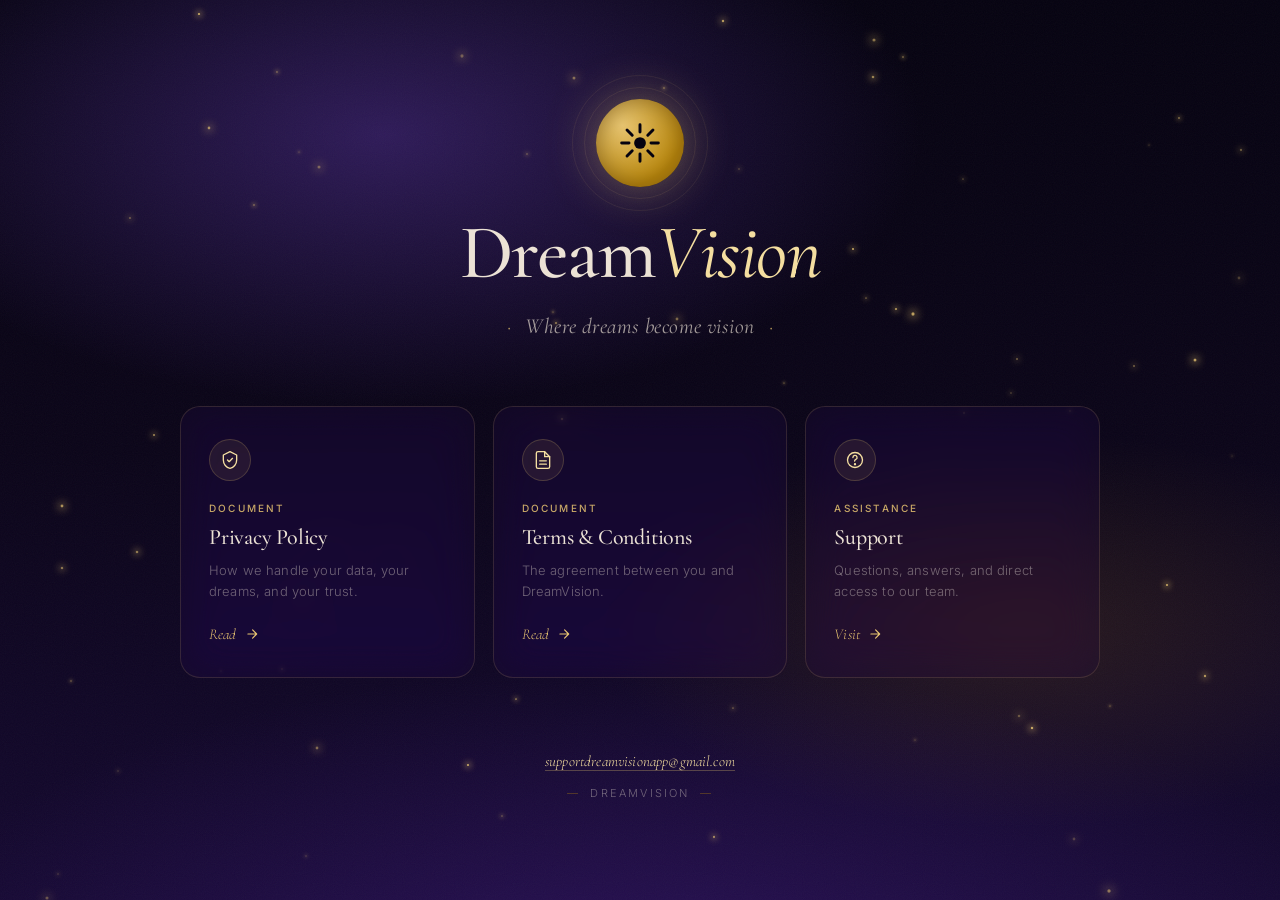
==== commit 6d9b0419: "bug fix" ====
--- a/index.html
+++ b/index.html
@@ -1,30 +1,27 @@
-<!DOCTYPE html>
-<html lang="en" data-lang="en">
+ <!DOCTYPE html>
+<html lang="en">
 <head>
   <meta charset="UTF-8" />
   <meta name="viewport" content="width=device-width, initial-scale=1.0" />
   <meta name="theme-color" content="#0a0418" />
-  <title>DreamVision — Support</title>
-  <meta name="description" content="Get help with DreamVision — AI-powered dream visualization. Contact support, browse FAQ, manage subscriptions." />
-
-  <!-- Cormorant Garamond + Inter for body -->
+  <title>DreamVision</title>
+  <meta name="description" content="DreamVision — AI-powered dream visualization." />
+
   <link rel="preconnect" href="https://fonts.googleapis.com" />
   <link rel="preconnect" href="https://fonts.gstatic.com" crossorigin />
-  <link href="https://fonts.googleapis.com/css2?family=Cormorant+Garamond:ital,wght@0,400;0,500;0,600;0,700;1,400;1,500&family=Inter:wght@300;400;500;600&display=swap" rel="stylesheet" />
+  <link href="https://fonts.googleapis.com/css2?family=Cormorant+Garamond:ital,wght@0,400;0,500;0,600;1,400;1,500&family=Inter:wght@300;400;500&display=swap" rel="stylesheet" />
 
   <style>
     /* ------------------------------------------------------------------
-       Design tokens
+       Design tokens — shared vocabulary with privacy / terms / support
        ------------------------------------------------------------------ */
     :root {
       --bg-deep: #050210;
       --bg-mid:  #0a0418;
       --bg-veil: #140830;
 
-      --purple-900: #1a0938;
       --purple-700: #3a1875;
       --purple-500: #6b3fc2;
-      --purple-300: #a982f0;
 
       --gold-600: #b8860b;
       --gold-500: #d4a94f;
@@ -37,21 +34,14 @@
       --text-secondary: rgba(220, 210, 200, 0.72);
       --text-muted:     rgba(200, 190, 185, 0.50);
 
-      --glass-bg:     rgba(30, 15, 55, 0.35);
-      --glass-border: rgba(232, 197, 113, 0.18);
-      --glass-hover:  rgba(232, 197, 113, 0.32);
-
-      --radius-lg: 24px;
-      --radius-md: 16px;
-      --radius-sm: 10px;
+      --glass-bg:     rgba(30, 15, 55, 0.30);
+      --glass-border: rgba(232, 197, 113, 0.15);
+      --glass-hover:  rgba(232, 197, 113, 0.40);
 
       --display: "Cormorant Garamond", "Times New Roman", serif;
       --body:    "Inter", -apple-system, BlinkMacSystemFont, sans-serif;
     }
 
-    /* ------------------------------------------------------------------
-       Reset & base
-       ------------------------------------------------------------------ */
     *, *::before, *::after { box-sizing: border-box; margin: 0; padding: 0; }
 
     html { scroll-behavior: smooth; }
@@ -62,25 +52,30 @@
       background: var(--bg-deep);
       min-height: 100vh;
       overflow-x: hidden;
-      line-height: 1.6;
+      line-height: 1.5;
       font-weight: 300;
       letter-spacing: 0.01em;
       -webkit-font-smoothing: antialiased;
       -moz-osx-font-smoothing: grayscale;
+      display: flex;
+      flex-direction: column;
+      justify-content: center;
+      align-items: center;
+      padding: 48px 24px;
     }
 
     /* ------------------------------------------------------------------
-       Cosmic background — layered gradient + stars + aurora
+       Cosmic background
        ------------------------------------------------------------------ */
     .cosmos {
       position: fixed;
       inset: 0;
       z-index: -2;
       background:
-        radial-gradient(ellipse 80% 60% at 20% 10%, rgba(107, 63, 194, 0.35), transparent 60%),
-        radial-gradient(ellipse 70% 50% at 85% 40%, rgba(184, 134, 11, 0.12), transparent 55%),
-        radial-gradient(ellipse 100% 70% at 50% 100%, rgba(58, 24, 117, 0.50), transparent 60%),
-        linear-gradient(180deg, var(--bg-deep) 0%, var(--bg-mid) 40%, var(--bg-veil) 100%);
+        radial-gradient(ellipse 70% 50% at 30% 15%, rgba(107, 63, 194, 0.40), transparent 60%),
+        radial-gradient(ellipse 60% 40% at 80% 70%, rgba(184, 134, 11, 0.15), transparent 55%),
+        radial-gradient(ellipse 100% 60% at 50% 110%, rgba(58, 24, 117, 0.55), transparent 60%),
+        linear-gradient(180deg, var(--bg-deep) 0%, var(--bg-mid) 50%, var(--bg-veil) 100%);
     }
 
     .stars {
@@ -105,7 +100,7 @@
       50%      { opacity: 1;   transform: scale(1.2); }
     }
 
-    /* Grain overlay — very subtle texture */
+    /* Grain overlay */
     body::before {
       content: "";
       position: fixed;
@@ -117,441 +112,282 @@
     }
 
     /* ------------------------------------------------------------------
-       Language toggle — fixed top right
+       Hero
        ------------------------------------------------------------------ */
-    .lang-toggle {
-      position: fixed;
-      top: 24px;
-      right: 24px;
-      z-index: 100;
-      display: flex;
-      gap: 2px;
-      padding: 4px;
+    .hero {
+      text-align: center;
+      margin-bottom: 64px;
+      max-width: 620px;
+      animation: fadeUp 1.1s ease-out;
+    }
+
+    .emblem {
+      display: inline-flex;
+      align-items: center;
+      justify-content: center;
+      width: 88px;
+      height: 88px;
+      margin-bottom: 28px;
+      border-radius: 50%;
+      background:
+        radial-gradient(circle at 30% 30%, var(--gold-400), var(--gold-600) 70%);
+      box-shadow:
+        0 0 50px rgba(232, 197, 113, 0.45),
+        inset 0 0 22px rgba(10, 4, 24, 0.3);
+      position: relative;
+      animation: breathe 4s ease-in-out infinite;
+    }
+
+    .emblem::before {
+      content: "";
+      position: absolute;
+      inset: -12px;
+      border-radius: 50%;
+      border: 1px solid var(--glass-border);
+      opacity: 0.6;
+    }
+
+    .emblem::after {
+      content: "";
+      position: absolute;
+      inset: -24px;
+      border-radius: 50%;
+      border: 1px solid rgba(232, 197, 113, 0.08);
+    }
+
+    .emblem svg { width: 44px; height: 44px; color: var(--bg-deep); }
+
+    @keyframes breathe {
+      0%, 100% { transform: scale(1);    box-shadow: 0 0 50px rgba(232, 197, 113, 0.45), inset 0 0 22px rgba(10, 4, 24, 0.3); }
+      50%      { transform: scale(1.04); box-shadow: 0 0 70px rgba(232, 197, 113, 0.65), inset 0 0 22px rgba(10, 4, 24, 0.3); }
+    }
+
+    h1 {
+      font-family: var(--display);
+      font-weight: 500;
+      font-size: clamp(3rem, 7vw, 4.8rem);
+      line-height: 1;
+      letter-spacing: -0.02em;
+      color: var(--text-primary);
+      margin-bottom: 18px;
+      position: relative;
+    }
+
+    h1 .vision {
+      font-style: italic;
+      font-weight: 400;
+      color: var(--gold-300);
+    }
+
+    .tagline {
+      font-family: var(--display);
+      font-weight: 400;
+      font-size: clamp(1.1rem, 2vw, 1.35rem);
+      font-style: italic;
+      color: var(--text-secondary);
+      letter-spacing: 0.02em;
+      line-height: 1.5;
+    }
+
+    .tagline::before,
+    .tagline::after {
+      content: "·";
+      color: var(--gold-400);
+      margin: 0 14px;
+      opacity: 0.7;
+    }
+
+    /* ------------------------------------------------------------------
+       Portals (navigation tiles)
+       ------------------------------------------------------------------ */
+    .portals {
+      display: grid;
+      grid-template-columns: repeat(3, 1fr);
+      gap: 18px;
+      width: 100%;
+      max-width: 920px;
+      animation: fadeUp 1.2s ease-out 0.2s backwards;
+    }
+
+    @media (max-width: 760px) {
+      .portals { grid-template-columns: 1fr; gap: 14px; max-width: 460px; }
+    }
+
+    .portal {
+      position: relative;
+      display: block;
+      padding: 32px 28px;
       background: var(--glass-bg);
       backdrop-filter: blur(20px) saturate(180%);
       -webkit-backdrop-filter: blur(20px) saturate(180%);
       border: 1px solid var(--glass-border);
-      border-radius: 999px;
-      box-shadow: 0 8px 32px rgba(0, 0, 0, 0.3);
-    }
-
-    .lang-toggle button {
-      padding: 8px 16px;
-      font-family: var(--body);
-      font-size: 12px;
-      font-weight: 500;
-      letter-spacing: 0.08em;
-      text-transform: uppercase;
-      color: var(--text-secondary);
-      background: transparent;
-      border: none;
-      border-radius: 999px;
-      cursor: pointer;
-      transition: all 0.3s ease;
-    }
-
-    .lang-toggle button.active {
-      color: var(--bg-deep);
-      background: linear-gradient(135deg, var(--gold-400), var(--gold-300));
-      box-shadow: 0 2px 8px rgba(232, 197, 113, 0.3);
-    }
-
-    .lang-toggle button:not(.active):hover {
-      color: var(--gold-300);
-    }
-
-    /* ------------------------------------------------------------------
-       Layout
-       ------------------------------------------------------------------ */
-    .container {
-      max-width: 860px;
-      margin: 0 auto;
-      padding: 100px 24px 80px;
-    }
-
-    /* ------------------------------------------------------------------
-       Hero — centered, emblem + elegant title
-       ------------------------------------------------------------------ */
-    .hero {
-      text-align: center;
-      margin-bottom: 72px;
-      animation: fadeUp 1s ease-out;
-    }
-
-    .emblem {
+      border-radius: 20px;
+      text-decoration: none;
+      color: var(--text-primary);
+      overflow: hidden;
+      transition:
+        transform 0.4s cubic-bezier(0.22, 1, 0.36, 1),
+        border-color 0.4s ease,
+        box-shadow 0.4s ease;
+    }
+
+    /* Top shimmer line */
+    .portal::before {
+      content: "";
+      position: absolute;
+      top: 0; left: 20%; right: 20%;
+      height: 1px;
+      background: linear-gradient(90deg, transparent, var(--gold-400), transparent);
+      opacity: 0;
+      transition: opacity 0.4s ease;
+    }
+
+    /* Background glow on hover */
+    .portal::after {
+      content: "";
+      position: absolute;
+      inset: -2px;
+      border-radius: 22px;
+      background:
+        radial-gradient(ellipse 80% 60% at 50% 100%, rgba(232, 197, 113, 0.15), transparent 70%);
+      opacity: 0;
+      transition: opacity 0.5s ease;
+      pointer-events: none;
+      z-index: -1;
+    }
+
+    .portal:hover {
+      transform: translateY(-4px);
+      border-color: var(--glass-hover);
+      box-shadow: 0 20px 50px rgba(0, 0, 0, 0.4);
+    }
+
+    .portal:hover::before { opacity: 0.8; }
+    .portal:hover::after  { opacity: 1; }
+
+    .portal-icon {
       display: inline-flex;
       align-items: center;
       justify-content: center;
-      width: 76px;
-      height: 76px;
-      margin-bottom: 24px;
+      width: 42px;
+      height: 42px;
       border-radius: 50%;
-      background:
-        radial-gradient(circle at 30% 30%, var(--gold-400), var(--gold-600) 70%);
-      box-shadow:
-        0 0 40px rgba(232, 197, 113, 0.4),
-        inset 0 0 20px rgba(10, 4, 24, 0.3);
-      position: relative;
-      animation: breathe 4s ease-in-out infinite;
-    }
-
-    .emblem::before {
-      content: "";
-      position: absolute;
-      inset: -8px;
-      border-radius: 50%;
-      border: 1px solid var(--glass-border);
-      opacity: 0.6;
-    }
-
-    .emblem svg { width: 38px; height: 38px; color: var(--bg-deep); }
-
-    @keyframes breathe {
-      0%, 100% { transform: scale(1);    box-shadow: 0 0 40px rgba(232, 197, 113, 0.4), inset 0 0 20px rgba(10, 4, 24, 0.3); }
-      50%      { transform: scale(1.04); box-shadow: 0 0 60px rgba(232, 197, 113, 0.6), inset 0 0 20px rgba(10, 4, 24, 0.3); }
-    }
-
-    .eyebrow {
+      background: rgba(232, 197, 113, 0.08);
+      border: 1px solid rgba(232, 197, 113, 0.2);
+      margin-bottom: 20px;
+      color: var(--gold-300);
+      transition: all 0.4s ease;
+    }
+
+    .portal:hover .portal-icon {
+      background: rgba(232, 197, 113, 0.15);
+      border-color: rgba(232, 197, 113, 0.4);
+      transform: scale(1.08) rotate(-4deg);
+    }
+
+    .portal-icon svg { width: 20px; height: 20px; }
+
+    .portal-eyebrow {
       font-family: var(--body);
-      font-size: 11px;
+      font-size: 10px;
       font-weight: 500;
-      letter-spacing: 0.32em;
+      letter-spacing: 0.22em;
       text-transform: uppercase;
       color: var(--gold-400);
-      margin-bottom: 20px;
-    }
-
-    h1 {
-      font-family: var(--display);
-      font-weight: 500;
-      font-size: clamp(2.5rem, 6vw, 4.2rem);
-      line-height: 1.05;
-      letter-spacing: -0.01em;
-      color: var(--text-primary);
-      margin-bottom: 20px;
-    }
-
-    h1 em {
-      font-style: italic;
-      color: var(--gold-300);
-      font-weight: 400;
-    }
-
-    .hero-lede {
-      font-family: var(--display);
-      font-weight: 400;
-      font-size: clamp(1.15rem, 2vw, 1.35rem);
-      font-style: italic;
-      color: var(--text-secondary);
-      max-width: 560px;
-      margin: 0 auto;
-      line-height: 1.55;
-    }
-
-    /* ------------------------------------------------------------------
-       Section headings
-       ------------------------------------------------------------------ */
-    section { margin-bottom: 56px; }
-
-    .section-title {
-      font-family: var(--display);
-      font-weight: 500;
-      font-size: clamp(1.6rem, 3.5vw, 2.2rem);
-      letter-spacing: -0.01em;
-      color: var(--text-primary);
       margin-bottom: 8px;
-      display: flex;
-      align-items: baseline;
-      gap: 16px;
-    }
-
-    .section-title::before {
-      content: "";
-      width: 32px;
-      height: 1px;
-      background: linear-gradient(90deg, var(--gold-400), transparent);
-      flex-shrink: 0;
-      transform: translateY(-8px);
-    }
-
-    .section-subtitle {
-      font-family: var(--body);
-      font-size: 14px;
-      color: var(--text-muted);
-      margin-left: 48px;
-      margin-bottom: 24px;
-    }
-
-    /* ------------------------------------------------------------------
-       Contact card — featured, hero-adjacent
-       ------------------------------------------------------------------ */
-    .contact-card {
-      background: var(--glass-bg);
-      backdrop-filter: blur(20px) saturate(180%);
-      -webkit-backdrop-filter: blur(20px) saturate(180%);
-      border: 1px solid var(--glass-border);
-      border-radius: var(--radius-lg);
-      padding: 40px;
-      box-shadow: 0 20px 60px rgba(0, 0, 0, 0.3);
-      position: relative;
-      overflow: hidden;
-    }
-
-    .contact-card::before {
-      content: "";
-      position: absolute;
-      top: 0; left: 0; right: 0;
-      height: 1px;
-      background: linear-gradient(90deg, transparent, var(--gold-400), transparent);
-      opacity: 0.6;
-    }
-
-    .contact-grid {
-      display: grid;
-      grid-template-columns: 1fr 1fr;
-      gap: 32px;
-    }
-
-    @media (max-width: 640px) {
-      .contact-grid { grid-template-columns: 1fr; gap: 20px; }
-      .contact-card  { padding: 28px 24px; }
-    }
-
-    .contact-item .label {
-      font-family: var(--body);
-      font-size: 11px;
-      font-weight: 500;
-      letter-spacing: 0.2em;
-      text-transform: uppercase;
-      color: var(--gold-400);
-      margin-bottom: 10px;
-    }
-
-    .contact-item .value {
+      opacity: 0.85;
+    }
+
+    .portal-title {
       font-family: var(--display);
       font-size: 22px;
       font-weight: 500;
-      color: var(--text-primary);
-      line-height: 1.3;
-    }
-
-    .contact-item a {
-      color: var(--text-primary);
-      text-decoration: none;
-      border-bottom: 1px solid var(--gold-600);
-      transition: border-color 0.3s ease, color 0.3s ease;
-    }
-
-    .contact-item a:hover {
-      color: var(--gold-300);
-      border-bottom-color: var(--gold-300);
-    }
-
-    .contact-note {
-      margin-top: 24px;
-      padding-top: 20px;
-      border-top: 1px solid rgba(232, 197, 113, 0.1);
+      line-height: 1.2;
+      margin-bottom: 10px;
+      letter-spacing: -0.01em;
+    }
+
+    .portal-desc {
       font-size: 13px;
       color: var(--text-muted);
+      line-height: 1.55;
+      margin-bottom: 20px;
+    }
+
+    .portal-arrow {
+      font-family: var(--display);
+      font-size: 15px;
       font-style: italic;
-      font-family: var(--display);
-      font-weight: 400;
-      line-height: 1.5;
-    }
-
-    /* ------------------------------------------------------------------
-       FAQ — expandable, refined
-       ------------------------------------------------------------------ */
-    .faq-list {
-      display: flex;
-      flex-direction: column;
+      color: var(--gold-400);
+      display: inline-flex;
+      align-items: center;
+      gap: 8px;
+      transition: gap 0.3s ease, color 0.3s ease;
+    }
+
+    .portal-arrow svg {
+      width: 14px;
+      height: 14px;
+      transition: transform 0.3s ease;
+    }
+
+    .portal:hover .portal-arrow {
       gap: 12px;
-    }
-
-    details.faq-item {
-      background: var(--glass-bg);
-      backdrop-filter: blur(16px);
-      -webkit-backdrop-filter: blur(16px);
-      border: 1px solid var(--glass-border);
-      border-radius: var(--radius-md);
-      overflow: hidden;
-      transition: border-color 0.3s ease, background 0.3s ease;
-    }
-
-    details.faq-item[open] {
-      border-color: var(--glass-hover);
-      background: rgba(30, 15, 55, 0.5);
-    }
-
-    details.faq-item summary {
-      padding: 22px 28px;
-      cursor: pointer;
-      list-style: none;
-      display: flex;
-      justify-content: space-between;
-      align-items: center;
-      gap: 20px;
-      font-family: var(--display);
-      font-size: 18px;
-      font-weight: 500;
-      color: var(--text-primary);
-      transition: color 0.3s ease;
-    }
-
-    details.faq-item summary:hover { color: var(--gold-300); }
-
-    details.faq-item summary::-webkit-details-marker { display: none; }
-
-    details.faq-item summary::after {
-      content: "+";
-      font-family: var(--display);
-      font-size: 24px;
-      font-weight: 300;
-      color: var(--gold-400);
-      line-height: 1;
-      flex-shrink: 0;
-      transition: transform 0.3s ease, color 0.3s ease;
-    }
-
-    details.faq-item[open] summary::after {
-      content: "−";
       color: var(--gold-300);
     }
 
-    .faq-answer {
-      padding: 0 28px 24px;
-      color: var(--text-secondary);
-      font-size: 15px;
-      line-height: 1.7;
-    }
-
-    .faq-answer p + p { margin-top: 12px; }
-
-    .faq-answer a {
-      color: var(--gold-300);
-      text-decoration: none;
-      border-bottom: 1px solid var(--gold-600);
-    }
-
-    .faq-answer a:hover { color: var(--gold-400); }
-
-    @media (max-width: 640px) {
-      details.faq-item summary { padding: 18px 22px; font-size: 16px; }
-      .faq-answer { padding: 0 22px 20px; font-size: 14px; }
-    }
-
-    /* ------------------------------------------------------------------
-       Quick links — subscription/account management
-       ------------------------------------------------------------------ */
-    .quick-links {
-      display: grid;
-      grid-template-columns: repeat(auto-fit, minmax(260px, 1fr));
-      gap: 16px;
-    }
-
-    .quick-link {
-      display: block;
-      padding: 24px 26px;
-      background: var(--glass-bg);
-      backdrop-filter: blur(16px);
-      -webkit-backdrop-filter: blur(16px);
-      border: 1px solid var(--glass-border);
-      border-radius: var(--radius-md);
-      text-decoration: none;
-      color: var(--text-primary);
-      transition: all 0.3s ease;
-    }
-
-    .quick-link:hover {
-      border-color: var(--glass-hover);
-      transform: translateY(-2px);
-      box-shadow: 0 12px 32px rgba(0, 0, 0, 0.3);
-    }
-
-    .quick-link .ql-label {
-      font-family: var(--body);
-      font-size: 11px;
-      font-weight: 500;
-      letter-spacing: 0.2em;
-      text-transform: uppercase;
-      color: var(--gold-400);
-      margin-bottom: 8px;
-    }
-
-    .quick-link .ql-title {
-      font-family: var(--display);
-      font-size: 17px;
-      font-weight: 500;
-      margin-bottom: 6px;
-    }
-
-    .quick-link .ql-desc {
-      font-size: 13px;
-      color: var(--text-muted);
-      line-height: 1.5;
-    }
+    .portal:hover .portal-arrow svg { transform: translateX(3px); }
 
     /* ------------------------------------------------------------------
        Footer
        ------------------------------------------------------------------ */
     footer {
-      margin-top: 80px;
-      padding-top: 40px;
-      border-top: 1px solid rgba(232, 197, 113, 0.1);
+      margin-top: 72px;
       text-align: center;
-    }
-
-    .footer-links {
-      display: flex;
-      justify-content: center;
-      gap: 32px;
-      flex-wrap: wrap;
-      margin-bottom: 20px;
-    }
-
-    .footer-links a {
+      animation: fadeUp 1.2s ease-out 0.4s backwards;
+    }
+
+    .footer-mail {
+      font-family: var(--display);
+      font-size: 15px;
+      font-style: italic;
+      color: var(--text-secondary);
+      margin-bottom: 12px;
+    }
+
+    .footer-mail a {
+      color: var(--gold-300);
+      text-decoration: none;
+      border-bottom: 1px solid rgba(232, 197, 113, 0.3);
+      transition: border-color 0.3s ease;
+    }
+
+    .footer-mail a:hover { border-bottom-color: var(--gold-300); }
+
+    .footer-mark {
       font-family: var(--body);
-      font-size: 13px;
-      letter-spacing: 0.05em;
-      color: var(--text-secondary);
-      text-decoration: none;
-      transition: color 0.3s ease;
-    }
-
-    .footer-links a:hover { color: var(--gold-300); }
-
-    .footer-mark {
-      font-family: var(--display);
-      font-style: italic;
-      font-size: 14px;
+      font-size: 11px;
+      letter-spacing: 0.2em;
+      text-transform: uppercase;
       color: var(--text-muted);
+    }
+
+    .footer-mark::before,
+    .footer-mark::after {
+      content: "—";
+      color: var(--gold-600);
+      margin: 0 10px;
+      opacity: 0.5;
     }
 
     /* ------------------------------------------------------------------
        Animations
        ------------------------------------------------------------------ */
     @keyframes fadeUp {
-      from { opacity: 0; transform: translateY(20px); }
+      from { opacity: 0; transform: translateY(24px); }
       to   { opacity: 1; transform: translateY(0); }
     }
 
-    section {
-      animation: fadeUp 0.8s ease-out backwards;
-    }
-
-    section:nth-of-type(1) { animation-delay: 0.1s; }
-    section:nth-of-type(2) { animation-delay: 0.2s; }
-    section:nth-of-type(3) { animation-delay: 0.3s; }
-    section:nth-of-type(4) { animation-delay: 0.4s; }
-
-    /* ------------------------------------------------------------------
-       Language switching — show/hide by [data-lang]
-       ------------------------------------------------------------------ */
-    [data-i18n-tr], [data-i18n-en] { display: none; }
-    html[data-lang="en"] [data-i18n-en] { display: revert; }
-    html[data-lang="tr"] [data-i18n-tr] { display: revert; }
-
-    /* Reduced motion */
     @media (prefers-reduced-motion: reduce) {
       *, *::before, *::after {
         animation-duration: 0.01ms !important;
@@ -567,212 +403,98 @@
   <div class="cosmos" aria-hidden="true"></div>
   <div class="stars" id="stars" aria-hidden="true"></div>
 
-  <!-- ───────────────────────── Language toggle ───────────────────────── -->
-  <div class="lang-toggle" role="tablist" aria-label="Language selector">
-    <button type="button" data-set-lang="en" class="active" role="tab" aria-selected="true">EN</button>
-    <button type="button" data-set-lang="tr" role="tab" aria-selected="false">TR</button>
-  </div>
-
-  <!-- ───────────────────────── Main content ───────────────────────── -->
-  <main class="container">
-
-    <!-- ─── HERO ─── -->
-    <header class="hero">
-      <div class="emblem" aria-hidden="true">
-        <svg viewBox="0 0 24 24" fill="none" stroke="currentColor" stroke-width="1.8" stroke-linecap="round" stroke-linejoin="round">
-          <path d="M12 2v4M12 18v4M4.93 4.93l2.83 2.83M16.24 16.24l2.83 2.83M2 12h4M18 12h4M4.93 19.07l2.83-2.83M16.24 7.76l2.83-2.83" />
-          <circle cx="12" cy="12" r="3.2" fill="currentColor" stroke="none" />
+  <!-- ───────────────────────── Hero ───────────────────────── -->
+  <header class="hero">
+    <div class="emblem" aria-hidden="true">
+      <svg viewBox="0 0 24 24" fill="none" stroke="currentColor" stroke-width="1.6" stroke-linecap="round" stroke-linejoin="round">
+        <path d="M12 2v4M12 18v4M4.93 4.93l2.83 2.83M16.24 16.24l2.83 2.83M2 12h4M18 12h4M4.93 19.07l2.83-2.83M16.24 7.76l2.83-2.83" />
+        <circle cx="12" cy="12" r="3.2" fill="currentColor" stroke="none" />
+      </svg>
+    </div>
+
+    <h1>Dream<span class="vision">Vision</span></h1>
+    <p class="tagline">Where dreams become vision</p>
+  </header>
+
+  <!-- ───────────────────────── Portals ───────────────────────── -->
+  <nav class="portals" aria-label="DreamVision resources">
+
+    <!-- Privacy Policy -->
+    <a class="portal" href="privacy-policy.html">
+      <span class="portal-icon" aria-hidden="true">
+        <svg viewBox="0 0 24 24" fill="none" stroke="currentColor" stroke-width="1.6" stroke-linecap="round" stroke-linejoin="round">
+          <path d="M12 2l8 4v6c0 5-3.5 9.2-8 10-4.5-.8-8-5-8-10V6l8-4z"/>
+          <path d="M9 12l2 2 4-4"/>
+        </svg>
+      </span>
+      <div class="portal-eyebrow">Document</div>
+      <div class="portal-title">Privacy Policy</div>
+      <div class="portal-desc">How we handle your data, your dreams, and your trust.</div>
+      <div class="portal-arrow">
+        Read
+        <svg viewBox="0 0 24 24" fill="none" stroke="currentColor" stroke-width="2" stroke-linecap="round" stroke-linejoin="round">
+          <path d="M5 12h14M13 5l7 7-7 7"/>
         </svg>
       </div>
-
-      <div class="eyebrow" data-i18n-en>Dream Vision Support</div>
-      <div class="eyebrow" data-i18n-tr>Dream Vision Destek</div>
-
-      <h1 data-i18n-en>How can we <em>help</em>?</h1>
-      <h1 data-i18n-tr>Size nasıl <em>yardım</em> edebiliriz?</h1>
-
-      <p class="hero-lede" data-i18n-en>
-        We're here to make sure your journey through dreams is smooth, clear, and wondrous.
-      </p>
-      <p class="hero-lede" data-i18n-tr>
-        Rüya yolculuğunuzun akıcı, net ve büyülü geçmesi için buradayız.
-      </p>
-    </header>
-
-    <!-- ─── CONTACT ─── -->
-    <section id="contact">
-      <h2 class="section-title" data-i18n-en>Contact us</h2>
-      <h2 class="section-title" data-i18n-tr>Bize ulaşın</h2>
-      <p class="section-subtitle" data-i18n-en>Direct line to the DreamVision team.</p>
-      <p class="section-subtitle" data-i18n-tr>DreamVision ekibiyle doğrudan iletişim.</p>
-
-      <div class="contact-card">
-        <div class="contact-grid">
-          <div class="contact-item">
-            <div class="label" data-i18n-en>Email</div>
-            <div class="label" data-i18n-tr>E-posta</div>
-            <div class="value">
-              <a href="mailto:supportdreamvisionapp@gmail.com">supportdreamvisionapp@gmail.com</a>
-            </div>
-          </div>
-          <div class="contact-item">
-            <div class="label" data-i18n-en>Response time</div>
-            <div class="label" data-i18n-tr>Yanıt süresi</div>
-            <div class="value" data-i18n-en>Within 48 hours</div>
-            <div class="value" data-i18n-tr>48 saat içinde</div>
-          </div>
-        </div>
-
-        <p class="contact-note" data-i18n-en>
-          When writing, please include your device model, iOS version, and a short description of what you were doing when the issue occurred. The more we know, the faster we can help.
-        </p>
-        <p class="contact-note" data-i18n-tr>
-          Bize yazarken lütfen cihaz modelinizi, iOS sürümünüzü ve sorunun ne zaman ortaya çıktığına dair kısa bir açıklama ekleyin. Ne kadar çok bilirsek, o kadar hızlı yardımcı olabiliriz.
-        </p>
+    </a>
+
+    <!-- Terms & Conditions -->
+    <a class="portal" href="terms-conditions.html">
+      <span class="portal-icon" aria-hidden="true">
+        <svg viewBox="0 0 24 24" fill="none" stroke="currentColor" stroke-width="1.6" stroke-linecap="round" stroke-linejoin="round">
+          <path d="M14 2H6a2 2 0 0 0-2 2v16a2 2 0 0 0 2 2h12a2 2 0 0 0 2-2V8z"/>
+          <polyline points="14 2 14 8 20 8"/>
+          <line x1="8" y1="13" x2="16" y2="13"/>
+          <line x1="8" y1="17" x2="16" y2="17"/>
+        </svg>
+      </span>
+      <div class="portal-eyebrow">Document</div>
+      <div class="portal-title">Terms &amp; Conditions</div>
+      <div class="portal-desc">The agreement between you and DreamVision.</div>
+      <div class="portal-arrow">
+        Read
+        <svg viewBox="0 0 24 24" fill="none" stroke="currentColor" stroke-width="2" stroke-linecap="round" stroke-linejoin="round">
+          <path d="M5 12h14M13 5l7 7-7 7"/>
+        </svg>
       </div>
-    </section>
-
-    <!-- ─── FAQ ─── -->
-    <section id="faq">
-      <h2 class="section-title" data-i18n-en>Frequently asked</h2>
-      <h2 class="section-title" data-i18n-tr>Sıkça sorulanlar</h2>
-      <p class="section-subtitle" data-i18n-en>Answers to the questions we hear most often.</p>
-      <p class="section-subtitle" data-i18n-tr>En sık karşılaştığımız soruların yanıtları.</p>
-
-      <div class="faq-list">
-
-        <!-- FAQ 1 — Generation failed, credits -->
-        <details class="faq-item">
-          <summary data-i18n-en>My generation failed — will I lose my credits?</summary>
-          <summary data-i18n-tr>Oluşturma başarısız oldu — kredim kaybolur mu?</summary>
-          <div class="faq-answer">
-            <p data-i18n-en>No. If a generation fails on our side, your credits are automatically refunded within a few minutes. If you notice credits are still missing after an hour, please contact us with the date and time of the attempt.</p>
-            <p data-i18n-tr>Hayır. Eğer oluşturma bizim tarafımızda başarısız olursa, krediniz birkaç dakika içinde otomatik olarak iade edilir. Bir saat sonra hâlâ eksik olduğunu fark ederseniz, lütfen denemenin tarih ve saatiyle birlikte bize ulaşın.</p>
-          </div>
-        </details>
-
-        <!-- FAQ 2 — Manage / cancel subscription -->
-        <details class="faq-item">
-          <summary data-i18n-en>How do I manage or cancel my subscription?</summary>
-          <summary data-i18n-tr>Aboneliğimi nasıl yönetirim veya iptal ederim?</summary>
-          <div class="faq-answer">
-            <p data-i18n-en>All subscriptions are handled by Apple. Open the <strong>Settings</strong> app on your iPhone → tap your <strong>name</strong> at the top → <strong>Subscriptions</strong> → select <strong>DreamVision</strong>. From there you can change plan, cancel, or renew.</p>
-            <p data-i18n-en>You can also visit <a href="https://apps.apple.com/account/subscriptions" target="_blank" rel="noopener">apps.apple.com/account/subscriptions</a>.</p>
-            <p data-i18n-tr>Tüm abonelikler Apple tarafından yönetilir. iPhone'unuzda <strong>Ayarlar</strong> uygulamasını açın → en üstte <strong>adınıza</strong> dokunun → <strong>Abonelikler</strong> → <strong>DreamVision</strong>'ı seçin. Buradan planınızı değiştirebilir, iptal edebilir veya yenileyebilirsiniz.</p>
-            <p data-i18n-tr><a href="https://apps.apple.com/account/subscriptions" target="_blank" rel="noopener">apps.apple.com/account/subscriptions</a> adresini de ziyaret edebilirsiniz.</p>
-          </div>
-        </details>
-
-        <!-- FAQ 3 — Refunds -->
-        <details class="faq-item">
-          <summary data-i18n-en>Can I get a refund?</summary>
-          <summary data-i18n-tr>İade alabilir miyim?</summary>
-          <div class="faq-answer">
-            <p data-i18n-en>Refunds for in-app purchases and subscriptions are processed by Apple, not DreamVision. You can request a refund at <a href="https://reportaproblem.apple.com" target="_blank" rel="noopener">reportaproblem.apple.com</a>. If your issue is technical (a failed generation, a billing mistake on our end), please write to us first — we'll do our best to resolve it directly.</p>
-            <p data-i18n-tr>Uygulama içi satın almalar ve abonelikler için iadeler DreamVision tarafından değil, Apple tarafından işlenir. <a href="https://reportaproblem.apple.com" target="_blank" rel="noopener">reportaproblem.apple.com</a> adresinden iade talep edebilirsiniz. Sorunuz teknik bir sorunsa (başarısız oluşturma, bizim tarafımızdaki faturalandırma hatası), lütfen önce bize yazın — elimizden gelenin en iyisini yapıp doğrudan çözmeye çalışırız.</p>
-          </div>
-        </details>
-
-        <!-- FAQ 4 — Restore purchases -->
-        <details class="faq-item">
-          <summary data-i18n-en>I bought credits but they're not showing up</summary>
-          <summary data-i18n-tr>Kredi satın aldım ama görünmüyor</summary>
-          <div class="faq-answer">
-            <p data-i18n-en>Open DreamVision → <strong>Settings</strong> → tap <strong>Restore Purchases</strong>. This syncs your account with Apple's records. If credits still don't appear after a minute, close and reopen the app. Still no luck? Write to us with the email address on your Apple ID and the approximate time of purchase.</p>
-            <p data-i18n-tr>DreamVision'ı açın → <strong>Ayarlar</strong> → <strong>Satın Almaları Geri Yükle</strong>'ye dokunun. Bu, hesabınızı Apple'ın kayıtlarıyla senkronize eder. Bir dakika sonra krediler hâlâ görünmüyorsa, uygulamayı kapatıp yeniden açın. Hâlâ bir şey olmuyorsa, Apple ID'nizdeki e-posta adresi ve yaklaşık satın alma saatiyle birlikte bize yazın.</p>
-          </div>
-        </details>
-
-        <!-- FAQ 5 — Account deletion / privacy -->
-        <details class="faq-item">
-          <summary data-i18n-en>How do I delete my account and data?</summary>
-          <summary data-i18n-tr>Hesabımı ve verilerimi nasıl silerim?</summary>
-          <div class="faq-answer">
-            <p data-i18n-en>Inside the app, go to <strong>Settings</strong> → <strong>Delete Account</strong>. This permanently removes your account, dream history, and all generated content from our servers. This action cannot be undone. If you prefer, you can also email us and we'll process the deletion manually.</p>
-            <p data-i18n-tr>Uygulamanın içinde <strong>Ayarlar</strong> → <strong>Hesabı Sil</strong>'e gidin. Bu, hesabınızı, rüya geçmişinizi ve oluşturulan tüm içeriği sunucularımızdan kalıcı olarak kaldırır. Bu işlem geri alınamaz. Tercih ederseniz bize e-posta da gönderebilirsiniz, silme işlemini manuel olarak yaparız.</p>
-          </div>
-        </details>
-
-        <!-- FAQ 6 — Content quality -->
-        <details class="faq-item">
-          <summary data-i18n-en>The generated image doesn't match my dream. Why?</summary>
-          <summary data-i18n-tr>Oluşturulan görsel rüyama uymuyor. Neden?</summary>
-          <div class="faq-answer">
-            <p data-i18n-en>AI image generation works best with vivid, sensory details — colors, textures, the mood, where you are, who's there. Short prompts ("a weird dream") give the model very little to work with. Try describing one specific scene with more detail. You can also regenerate if the first result doesn't feel right.</p>
-            <p data-i18n-tr>Yapay zeka görsel üretimi, canlı ve duyusal detaylarla en iyi sonucu verir — renkler, dokular, atmosfer, nerede olduğunuz, kimin olduğu. Kısa prompt'lar ("garip bir rüya") modele çalışacak çok az şey bırakır. Tek bir belirli sahneyi daha fazla detayla tanımlamayı deneyin. İlk sonuç doğru hissettirmezse yeniden oluşturabilirsiniz.</p>
-          </div>
-        </details>
-
-        <!-- FAQ 7 — Inappropriate content -->
-        <details class="faq-item">
-          <summary data-i18n-en>I got a message that my content was filtered</summary>
-          <summary data-i18n-tr>İçeriğimin filtrelendiğine dair bir mesaj aldım</summary>
-          <div class="faq-answer">
-            <p data-i18n-en>DreamVision uses automated content safety filters to prevent generation of sexually explicit, graphic, or harmful imagery. If your dream description triggers a filter, try rephrasing it in more symbolic or indirect terms. Filter decisions are automated and we cannot manually override them.</p>
-            <p data-i18n-tr>DreamVision, cinsel açıdan müstehcen, şiddet içeren veya zararlı görsellerin oluşturulmasını önlemek için otomatik içerik güvenlik filtreleri kullanır. Rüya açıklamanız bir filtreyi tetiklerse, daha sembolik veya dolaylı ifadelerle yeniden yazmayı deneyin. Filtre kararları otomatiktir ve manuel olarak geçersiz kılınamaz.</p>
-          </div>
-        </details>
-
+    </a>
+
+    <!-- Support -->
+    <a class="portal" href="support.html">
+      <span class="portal-icon" aria-hidden="true">
+        <svg viewBox="0 0 24 24" fill="none" stroke="currentColor" stroke-width="1.6" stroke-linecap="round" stroke-linejoin="round">
+          <circle cx="12" cy="12" r="9"/>
+          <path d="M9.5 9a2.5 2.5 0 1 1 3.5 2.3c-.9.4-1.5 1-1.5 2"/>
+          <circle cx="12" cy="17" r="0.6" fill="currentColor"/>
+        </svg>
+      </span>
+      <div class="portal-eyebrow">Assistance</div>
+      <div class="portal-title">Support</div>
+      <div class="portal-desc">Questions, answers, and direct access to our team.</div>
+      <div class="portal-arrow">
+        Visit
+        <svg viewBox="0 0 24 24" fill="none" stroke="currentColor" stroke-width="2" stroke-linecap="round" stroke-linejoin="round">
+          <path d="M5 12h14M13 5l7 7-7 7"/>
+        </svg>
       </div>
-    </section>
-
-    <!-- ─── QUICK LINKS ─── -->
-    <section id="links">
-      <h2 class="section-title" data-i18n-en>Quick links</h2>
-      <h2 class="section-title" data-i18n-tr>Hızlı bağlantılar</h2>
-      <p class="section-subtitle" data-i18n-en>Apple-managed tools for purchases and privacy.</p>
-      <p class="section-subtitle" data-i18n-tr>Satın almalar ve gizlilik için Apple tarafından yönetilen araçlar.</p>
-
-      <div class="quick-links">
-        <a class="quick-link" href="https://apps.apple.com/account/subscriptions" target="_blank" rel="noopener">
-          <div class="ql-label" data-i18n-en>Subscriptions</div>
-          <div class="ql-label" data-i18n-tr>Abonelikler</div>
-          <div class="ql-title" data-i18n-en>Manage your subscription</div>
-          <div class="ql-title" data-i18n-tr>Aboneliğinizi yönetin</div>
-          <div class="ql-desc" data-i18n-en>Cancel, switch plans, or view renewal dates.</div>
-          <div class="ql-desc" data-i18n-tr>İptal edin, plan değiştirin veya yenileme tarihlerini görün.</div>
-        </a>
-
-        <a class="quick-link" href="https://reportaproblem.apple.com" target="_blank" rel="noopener">
-          <div class="ql-label" data-i18n-en>Refunds</div>
-          <div class="ql-label" data-i18n-tr>İadeler</div>
-          <div class="ql-title" data-i18n-en>Request a refund</div>
-          <div class="ql-title" data-i18n-tr>İade talep edin</div>
-          <div class="ql-desc" data-i18n-en>Processed directly by Apple.</div>
-          <div class="ql-desc" data-i18n-tr>Doğrudan Apple tarafından işlenir.</div>
-        </a>
-
-        <a class="quick-link" href="https://sabricetin.github.io/privacy-policy/" target="_blank" rel="noopener">
-          <div class="ql-label" data-i18n-en>Privacy</div>
-          <div class="ql-label" data-i18n-tr>Gizlilik</div>
-          <div class="ql-title" data-i18n-en>Privacy Policy</div>
-          <div class="ql-title" data-i18n-tr>Gizlilik Politikası</div>
-          <div class="ql-desc" data-i18n-en>How we collect, use, and protect your data.</div>
-          <div class="ql-desc" data-i18n-tr>Verilerinizi nasıl topladığımız, kullandığımız ve koruduğumuz.</div>
-        </a>
-      </div>
-    </section>
-
-    <!-- ─── FOOTER ─── -->
-    <footer>
-      <div class="footer-links">
-        <a href="mailto:supportdreamvisionapp@gmail.com" data-i18n-en>Contact</a>
-        <a href="mailto:supportdreamvisionapp@gmail.com" data-i18n-tr>İletişim</a>
-        <a href="https://sabricetin.github.io/privacy-policy/" target="_blank" rel="noopener" data-i18n-en>Privacy Policy</a>
-        <a href="https://sabricetin.github.io/privacy-policy/" target="_blank" rel="noopener" data-i18n-tr>Gizlilik Politikası</a>
-      </div>
-      <div class="footer-mark" data-i18n-en>DreamVision · Crafted with care</div>
-      <div class="footer-mark" data-i18n-tr>DreamVision · Özenle hazırlandı</div>
-    </footer>
-
-  </main>
+    </a>
+
+  </nav>
+
+  <!-- ───────────────────────── Footer ───────────────────────── -->
+  <footer>
+    <p class="footer-mail">
+      <a href="mailto:supportdreamvisionapp@gmail.com">supportdreamvisionapp@gmail.com</a>
+    </p>
+    <p class="footer-mark">DreamVision</p>
+  </footer>
 
   <!-- ───────────────────────── Scripts ───────────────────────── -->
   <script>
-    // ---- Starfield generation ----
+    // Starfield
     (function generateStars() {
       const container = document.getElementById('stars');
-      const count = 80;
+      const count = 70;
       const frag = document.createDocumentFragment();
       for (let i = 0; i < count; i++) {
         const s = document.createElement('span');
@@ -787,37 +509,6 @@
       }
       container.appendChild(frag);
     })();
-
-    // ---- Language toggle ----
-    (function languageToggle() {
-      const html = document.documentElement;
-      const buttons = document.querySelectorAll('[data-set-lang]');
-
-      // Load saved preference or detect browser
-      let saved = null;
-      try { saved = localStorage.getItem('dv-lang'); } catch (e) {}
-      const browser = (navigator.language || 'en').toLowerCase().startsWith('tr') ? 'tr' : 'en';
-      const initial = saved || browser;
-      setLang(initial);
-
-      buttons.forEach(btn => {
-        btn.addEventListener('click', () => setLang(btn.dataset.setLang));
-      });
-
-      function setLang(lang) {
-        html.setAttribute('data-lang', lang);
-        html.setAttribute('lang', lang);
-        document.title = lang === 'tr'
-          ? 'DreamVision — Destek'
-          : 'DreamVision — Support';
-        buttons.forEach(b => {
-          const active = b.dataset.setLang === lang;
-          b.classList.toggle('active', active);
-          b.setAttribute('aria-selected', active ? 'true' : 'false');
-        });
-        try { localStorage.setItem('dv-lang', lang); } catch (e) {}
-      }
-    })();
   </script>
 
 </body>
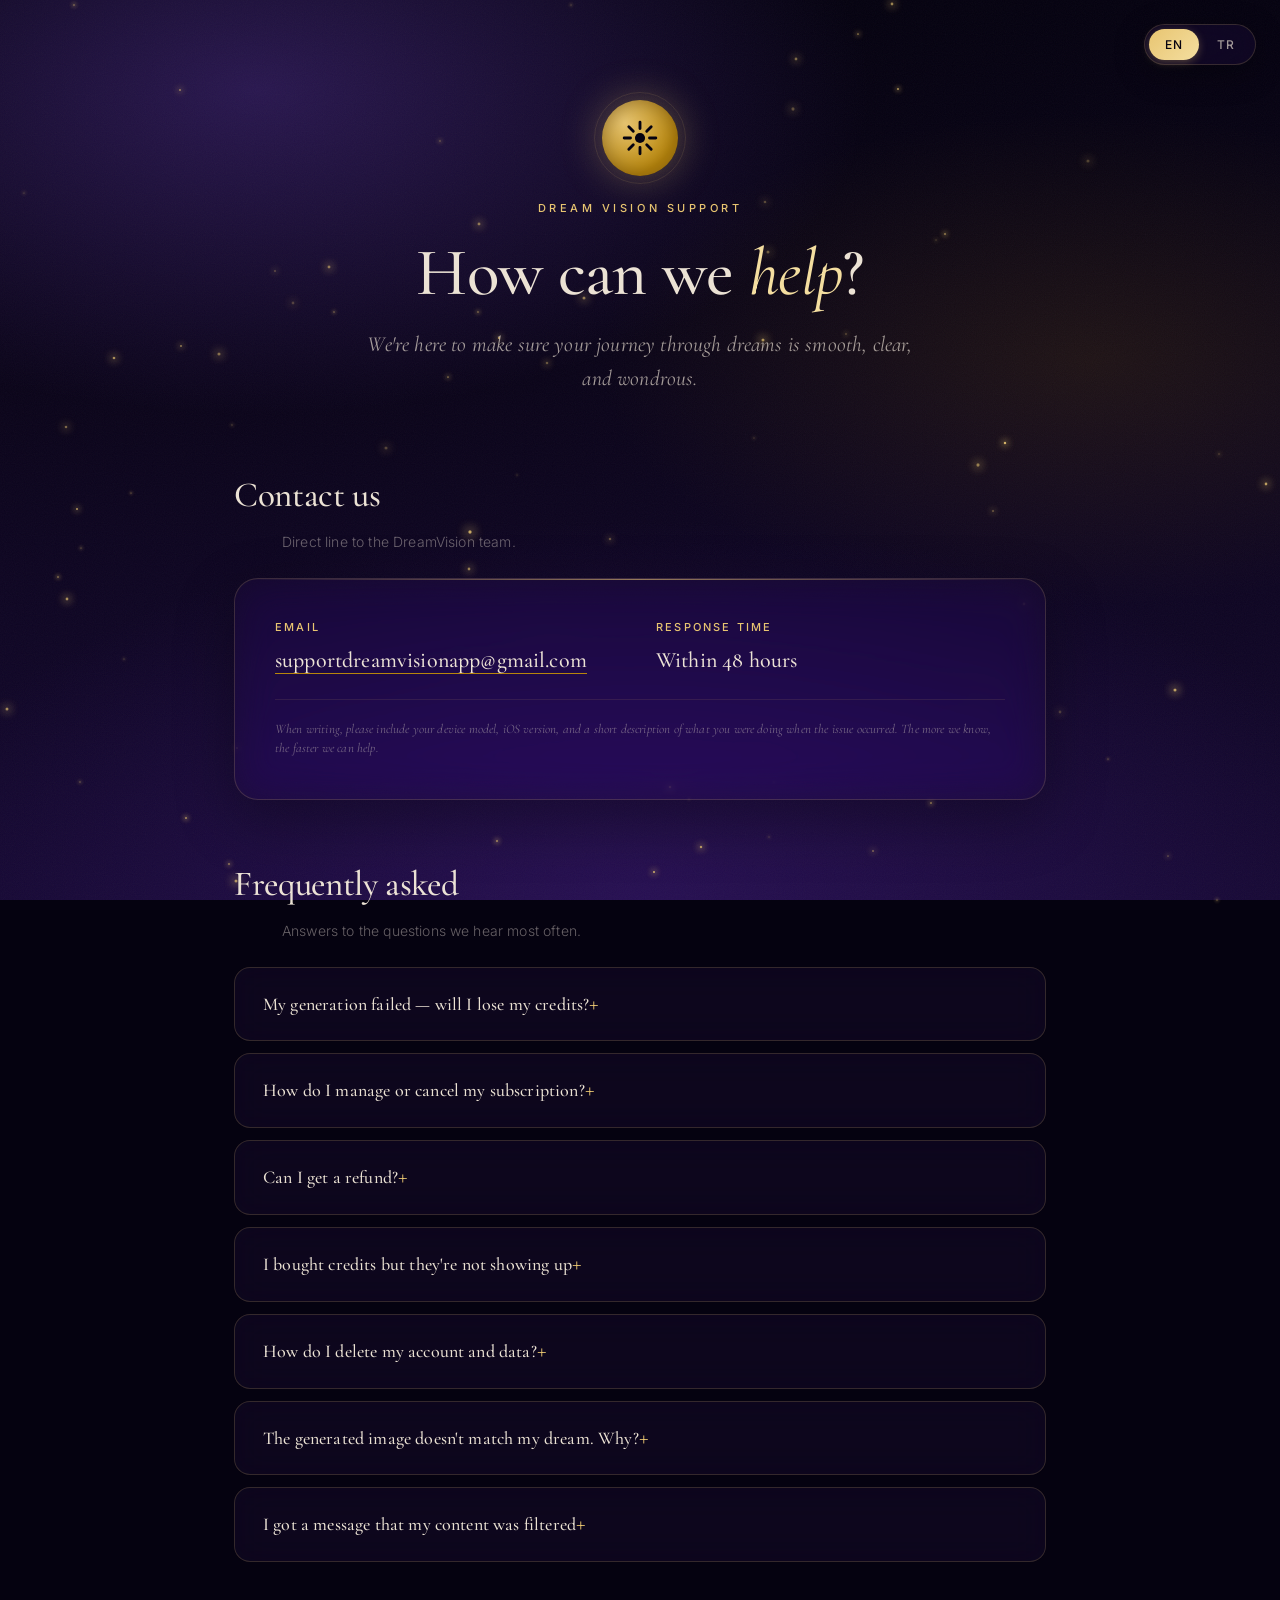
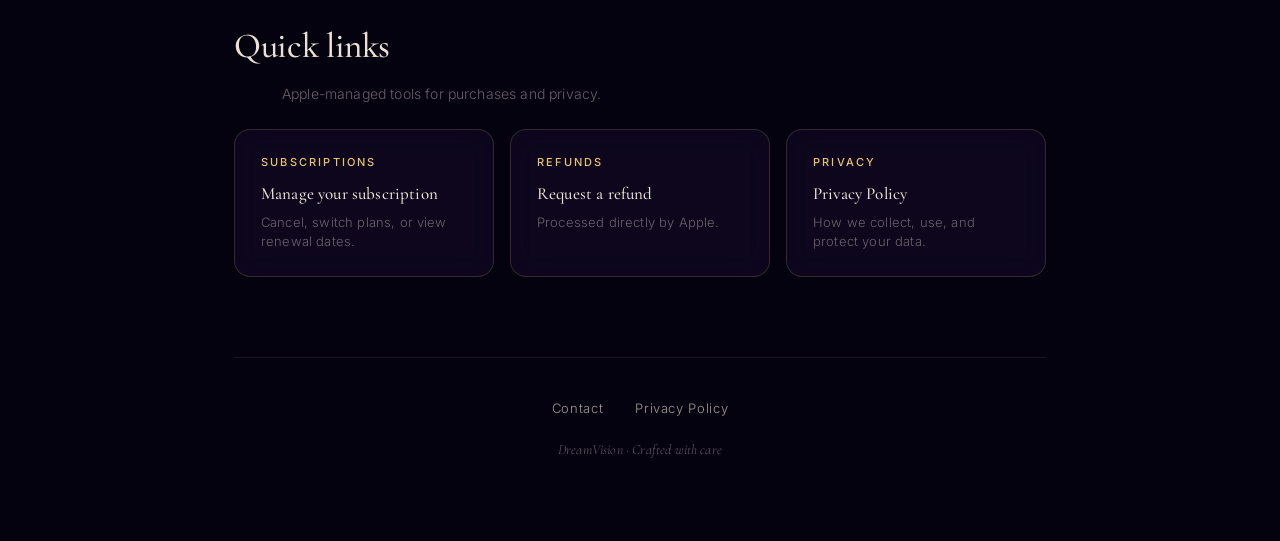
==== commit 5ad93bda: "feat(site): ana sayfa destek sayfası oldu index.html artık destek sayfası (eski support.html ile ayn" ====
--- a/index.html
+++ b/index.html
@@ -1,27 +1,30 @@
- <!DOCTYPE html>
-<html lang="en">
+<!DOCTYPE html>
+<html lang="en" data-lang="en">
 <head>
   <meta charset="UTF-8" />
   <meta name="viewport" content="width=device-width, initial-scale=1.0" />
   <meta name="theme-color" content="#0a0418" />
-  <title>DreamVision</title>
-  <meta name="description" content="DreamVision — AI-powered dream visualization." />
-
+  <title>DreamVision — Support</title>
+  <meta name="description" content="Get help with DreamVision — AI-powered dream visualization. Contact support, browse FAQ, manage subscriptions." />
+
+  <!-- Cormorant Garamond + Inter for body -->
   <link rel="preconnect" href="https://fonts.googleapis.com" />
   <link rel="preconnect" href="https://fonts.gstatic.com" crossorigin />
-  <link href="https://fonts.googleapis.com/css2?family=Cormorant+Garamond:ital,wght@0,400;0,500;0,600;1,400;1,500&family=Inter:wght@300;400;500&display=swap" rel="stylesheet" />
+  <link href="https://fonts.googleapis.com/css2?family=Cormorant+Garamond:ital,wght@0,400;0,500;0,600;0,700;1,400;1,500&family=Inter:wght@300;400;500;600&display=swap" rel="stylesheet" />
 
   <style>
     /* ------------------------------------------------------------------
-       Design tokens — shared vocabulary with privacy / terms / support
+       Design tokens
        ------------------------------------------------------------------ */
     :root {
       --bg-deep: #050210;
       --bg-mid:  #0a0418;
       --bg-veil: #140830;
 
+      --purple-900: #1a0938;
       --purple-700: #3a1875;
       --purple-500: #6b3fc2;
+      --purple-300: #a982f0;
 
       --gold-600: #b8860b;
       --gold-500: #d4a94f;
@@ -34,14 +37,21 @@
       --text-secondary: rgba(220, 210, 200, 0.72);
       --text-muted:     rgba(200, 190, 185, 0.50);
 
-      --glass-bg:     rgba(30, 15, 55, 0.30);
-      --glass-border: rgba(232, 197, 113, 0.15);
-      --glass-hover:  rgba(232, 197, 113, 0.40);
+      --glass-bg:     rgba(30, 15, 55, 0.35);
+      --glass-border: rgba(232, 197, 113, 0.18);
+      --glass-hover:  rgba(232, 197, 113, 0.32);
+
+      --radius-lg: 24px;
+      --radius-md: 16px;
+      --radius-sm: 10px;
 
       --display: "Cormorant Garamond", "Times New Roman", serif;
       --body:    "Inter", -apple-system, BlinkMacSystemFont, sans-serif;
     }
 
+    /* ------------------------------------------------------------------
+       Reset & base
+       ------------------------------------------------------------------ */
     *, *::before, *::after { box-sizing: border-box; margin: 0; padding: 0; }
 
     html { scroll-behavior: smooth; }
@@ -52,30 +62,25 @@
       background: var(--bg-deep);
       min-height: 100vh;
       overflow-x: hidden;
-      line-height: 1.5;
+      line-height: 1.6;
       font-weight: 300;
       letter-spacing: 0.01em;
       -webkit-font-smoothing: antialiased;
       -moz-osx-font-smoothing: grayscale;
-      display: flex;
-      flex-direction: column;
-      justify-content: center;
-      align-items: center;
-      padding: 48px 24px;
-    }
-
-    /* ------------------------------------------------------------------
-       Cosmic background
+    }
+
+    /* ------------------------------------------------------------------
+       Cosmic background — layered gradient + stars + aurora
        ------------------------------------------------------------------ */
     .cosmos {
       position: fixed;
       inset: 0;
       z-index: -2;
       background:
-        radial-gradient(ellipse 70% 50% at 30% 15%, rgba(107, 63, 194, 0.40), transparent 60%),
-        radial-gradient(ellipse 60% 40% at 80% 70%, rgba(184, 134, 11, 0.15), transparent 55%),
-        radial-gradient(ellipse 100% 60% at 50% 110%, rgba(58, 24, 117, 0.55), transparent 60%),
-        linear-gradient(180deg, var(--bg-deep) 0%, var(--bg-mid) 50%, var(--bg-veil) 100%);
+        radial-gradient(ellipse 80% 60% at 20% 10%, rgba(107, 63, 194, 0.35), transparent 60%),
+        radial-gradient(ellipse 70% 50% at 85% 40%, rgba(184, 134, 11, 0.12), transparent 55%),
+        radial-gradient(ellipse 100% 70% at 50% 100%, rgba(58, 24, 117, 0.50), transparent 60%),
+        linear-gradient(180deg, var(--bg-deep) 0%, var(--bg-mid) 40%, var(--bg-veil) 100%);
     }
 
     .stars {
@@ -100,7 +105,7 @@
       50%      { opacity: 1;   transform: scale(1.2); }
     }
 
-    /* Grain overlay */
+    /* Grain overlay — very subtle texture */
     body::before {
       content: "";
       position: fixed;
@@ -112,28 +117,80 @@
     }
 
     /* ------------------------------------------------------------------
-       Hero
+       Language toggle — fixed top right
+       ------------------------------------------------------------------ */
+    .lang-toggle {
+      position: fixed;
+      top: 24px;
+      right: 24px;
+      z-index: 100;
+      display: flex;
+      gap: 2px;
+      padding: 4px;
+      background: var(--glass-bg);
+      backdrop-filter: blur(20px) saturate(180%);
+      -webkit-backdrop-filter: blur(20px) saturate(180%);
+      border: 1px solid var(--glass-border);
+      border-radius: 999px;
+      box-shadow: 0 8px 32px rgba(0, 0, 0, 0.3);
+    }
+
+    .lang-toggle button {
+      padding: 8px 16px;
+      font-family: var(--body);
+      font-size: 12px;
+      font-weight: 500;
+      letter-spacing: 0.08em;
+      text-transform: uppercase;
+      color: var(--text-secondary);
+      background: transparent;
+      border: none;
+      border-radius: 999px;
+      cursor: pointer;
+      transition: all 0.3s ease;
+    }
+
+    .lang-toggle button.active {
+      color: var(--bg-deep);
+      background: linear-gradient(135deg, var(--gold-400), var(--gold-300));
+      box-shadow: 0 2px 8px rgba(232, 197, 113, 0.3);
+    }
+
+    .lang-toggle button:not(.active):hover {
+      color: var(--gold-300);
+    }
+
+    /* ------------------------------------------------------------------
+       Layout
+       ------------------------------------------------------------------ */
+    .container {
+      max-width: 860px;
+      margin: 0 auto;
+      padding: 100px 24px 80px;
+    }
+
+    /* ------------------------------------------------------------------
+       Hero — centered, emblem + elegant title
        ------------------------------------------------------------------ */
     .hero {
       text-align: center;
-      margin-bottom: 64px;
-      max-width: 620px;
-      animation: fadeUp 1.1s ease-out;
+      margin-bottom: 72px;
+      animation: fadeUp 1s ease-out;
     }
 
     .emblem {
       display: inline-flex;
       align-items: center;
       justify-content: center;
-      width: 88px;
-      height: 88px;
-      margin-bottom: 28px;
+      width: 76px;
+      height: 76px;
+      margin-bottom: 24px;
       border-radius: 50%;
       background:
         radial-gradient(circle at 30% 30%, var(--gold-400), var(--gold-600) 70%);
       box-shadow:
-        0 0 50px rgba(232, 197, 113, 0.45),
-        inset 0 0 22px rgba(10, 4, 24, 0.3);
+        0 0 40px rgba(232, 197, 113, 0.4),
+        inset 0 0 20px rgba(10, 4, 24, 0.3);
       position: relative;
       animation: breathe 4s ease-in-out infinite;
     }
@@ -141,253 +198,360 @@
     .emblem::before {
       content: "";
       position: absolute;
-      inset: -12px;
+      inset: -8px;
       border-radius: 50%;
       border: 1px solid var(--glass-border);
       opacity: 0.6;
     }
 
-    .emblem::after {
-      content: "";
-      position: absolute;
-      inset: -24px;
-      border-radius: 50%;
-      border: 1px solid rgba(232, 197, 113, 0.08);
-    }
-
-    .emblem svg { width: 44px; height: 44px; color: var(--bg-deep); }
+    .emblem svg { width: 38px; height: 38px; color: var(--bg-deep); }
 
     @keyframes breathe {
-      0%, 100% { transform: scale(1);    box-shadow: 0 0 50px rgba(232, 197, 113, 0.45), inset 0 0 22px rgba(10, 4, 24, 0.3); }
-      50%      { transform: scale(1.04); box-shadow: 0 0 70px rgba(232, 197, 113, 0.65), inset 0 0 22px rgba(10, 4, 24, 0.3); }
+      0%, 100% { transform: scale(1);    box-shadow: 0 0 40px rgba(232, 197, 113, 0.4), inset 0 0 20px rgba(10, 4, 24, 0.3); }
+      50%      { transform: scale(1.04); box-shadow: 0 0 60px rgba(232, 197, 113, 0.6), inset 0 0 20px rgba(10, 4, 24, 0.3); }
+    }
+
+    .eyebrow {
+      font-family: var(--body);
+      font-size: 11px;
+      font-weight: 500;
+      letter-spacing: 0.32em;
+      text-transform: uppercase;
+      color: var(--gold-400);
+      margin-bottom: 20px;
     }
 
     h1 {
       font-family: var(--display);
       font-weight: 500;
-      font-size: clamp(3rem, 7vw, 4.8rem);
-      line-height: 1;
-      letter-spacing: -0.02em;
+      font-size: clamp(2.5rem, 6vw, 4.2rem);
+      line-height: 1.05;
+      letter-spacing: -0.01em;
       color: var(--text-primary);
-      margin-bottom: 18px;
-      position: relative;
-    }
-
-    h1 .vision {
+      margin-bottom: 20px;
+    }
+
+    h1 em {
       font-style: italic;
+      color: var(--gold-300);
       font-weight: 400;
-      color: var(--gold-300);
-    }
-
-    .tagline {
+    }
+
+    .hero-lede {
       font-family: var(--display);
       font-weight: 400;
-      font-size: clamp(1.1rem, 2vw, 1.35rem);
+      font-size: clamp(1.15rem, 2vw, 1.35rem);
       font-style: italic;
       color: var(--text-secondary);
-      letter-spacing: 0.02em;
-      line-height: 1.5;
-    }
-
-    .tagline::before,
-    .tagline::after {
-      content: "·";
-      color: var(--gold-400);
-      margin: 0 14px;
-      opacity: 0.7;
-    }
-
-    /* ------------------------------------------------------------------
-       Portals (navigation tiles)
-       ------------------------------------------------------------------ */
-    .portals {
-      display: grid;
-      grid-template-columns: repeat(3, 1fr);
-      gap: 18px;
-      width: 100%;
-      max-width: 920px;
-      animation: fadeUp 1.2s ease-out 0.2s backwards;
-    }
-
-    @media (max-width: 760px) {
-      .portals { grid-template-columns: 1fr; gap: 14px; max-width: 460px; }
-    }
-
-    .portal {
-      position: relative;
-      display: block;
-      padding: 32px 28px;
+      max-width: 560px;
+      margin: 0 auto;
+      line-height: 1.55;
+    }
+
+    /* ------------------------------------------------------------------
+       Section headings
+       ------------------------------------------------------------------ */
+    section { margin-bottom: 56px; }
+
+    .section-title {
+      font-family: var(--display);
+      font-weight: 500;
+      font-size: clamp(1.6rem, 3.5vw, 2.2rem);
+      letter-spacing: -0.01em;
+      color: var(--text-primary);
+      margin-bottom: 8px;
+      display: flex;
+      align-items: baseline;
+      gap: 16px;
+    }
+
+    .section-title::before {
+      content: "";
+      width: 32px;
+      height: 1px;
+      background: linear-gradient(90deg, var(--gold-400), transparent);
+      flex-shrink: 0;
+      transform: translateY(-8px);
+    }
+
+    .section-subtitle {
+      font-family: var(--body);
+      font-size: 14px;
+      color: var(--text-muted);
+      margin-left: 48px;
+      margin-bottom: 24px;
+    }
+
+    /* ------------------------------------------------------------------
+       Contact card — featured, hero-adjacent
+       ------------------------------------------------------------------ */
+    .contact-card {
       background: var(--glass-bg);
       backdrop-filter: blur(20px) saturate(180%);
       -webkit-backdrop-filter: blur(20px) saturate(180%);
       border: 1px solid var(--glass-border);
-      border-radius: 20px;
+      border-radius: var(--radius-lg);
+      padding: 40px;
+      box-shadow: 0 20px 60px rgba(0, 0, 0, 0.3);
+      position: relative;
+      overflow: hidden;
+    }
+
+    .contact-card::before {
+      content: "";
+      position: absolute;
+      top: 0; left: 0; right: 0;
+      height: 1px;
+      background: linear-gradient(90deg, transparent, var(--gold-400), transparent);
+      opacity: 0.6;
+    }
+
+    .contact-grid {
+      display: grid;
+      grid-template-columns: 1fr 1fr;
+      gap: 32px;
+    }
+
+    @media (max-width: 640px) {
+      .contact-grid { grid-template-columns: 1fr; gap: 20px; }
+      .contact-card  { padding: 28px 24px; }
+    }
+
+    .contact-item .label {
+      font-family: var(--body);
+      font-size: 11px;
+      font-weight: 500;
+      letter-spacing: 0.2em;
+      text-transform: uppercase;
+      color: var(--gold-400);
+      margin-bottom: 10px;
+    }
+
+    .contact-item .value {
+      font-family: var(--display);
+      font-size: 22px;
+      font-weight: 500;
+      color: var(--text-primary);
+      line-height: 1.3;
+    }
+
+    .contact-item a {
+      color: var(--text-primary);
+      text-decoration: none;
+      border-bottom: 1px solid var(--gold-600);
+      transition: border-color 0.3s ease, color 0.3s ease;
+    }
+
+    .contact-item a:hover {
+      color: var(--gold-300);
+      border-bottom-color: var(--gold-300);
+    }
+
+    .contact-note {
+      margin-top: 24px;
+      padding-top: 20px;
+      border-top: 1px solid rgba(232, 197, 113, 0.1);
+      font-size: 13px;
+      color: var(--text-muted);
+      font-style: italic;
+      font-family: var(--display);
+      font-weight: 400;
+      line-height: 1.5;
+    }
+
+    /* ------------------------------------------------------------------
+       FAQ — expandable, refined
+       ------------------------------------------------------------------ */
+    .faq-list {
+      display: flex;
+      flex-direction: column;
+      gap: 12px;
+    }
+
+    details.faq-item {
+      background: var(--glass-bg);
+      backdrop-filter: blur(16px);
+      -webkit-backdrop-filter: blur(16px);
+      border: 1px solid var(--glass-border);
+      border-radius: var(--radius-md);
+      overflow: hidden;
+      transition: border-color 0.3s ease, background 0.3s ease;
+    }
+
+    details.faq-item[open] {
+      border-color: var(--glass-hover);
+      background: rgba(30, 15, 55, 0.5);
+    }
+
+    details.faq-item summary {
+      padding: 22px 28px;
+      cursor: pointer;
+      list-style: none;
+      display: flex;
+      justify-content: space-between;
+      align-items: center;
+      gap: 20px;
+      font-family: var(--display);
+      font-size: 18px;
+      font-weight: 500;
+      color: var(--text-primary);
+      transition: color 0.3s ease;
+    }
+
+    details.faq-item summary:hover { color: var(--gold-300); }
+
+    details.faq-item summary::-webkit-details-marker { display: none; }
+
+    details.faq-item summary::after {
+      content: "+";
+      font-family: var(--display);
+      font-size: 24px;
+      font-weight: 300;
+      color: var(--gold-400);
+      line-height: 1;
+      flex-shrink: 0;
+      transition: transform 0.3s ease, color 0.3s ease;
+    }
+
+    details.faq-item[open] summary::after {
+      content: "−";
+      color: var(--gold-300);
+    }
+
+    .faq-answer {
+      padding: 0 28px 24px;
+      color: var(--text-secondary);
+      font-size: 15px;
+      line-height: 1.7;
+    }
+
+    .faq-answer p + p { margin-top: 12px; }
+
+    .faq-answer a {
+      color: var(--gold-300);
+      text-decoration: none;
+      border-bottom: 1px solid var(--gold-600);
+    }
+
+    .faq-answer a:hover { color: var(--gold-400); }
+
+    @media (max-width: 640px) {
+      details.faq-item summary { padding: 18px 22px; font-size: 16px; }
+      .faq-answer { padding: 0 22px 20px; font-size: 14px; }
+    }
+
+    /* ------------------------------------------------------------------
+       Quick links — subscription/account management
+       ------------------------------------------------------------------ */
+    .quick-links {
+      display: grid;
+      grid-template-columns: repeat(auto-fit, minmax(260px, 1fr));
+      gap: 16px;
+    }
+
+    .quick-link {
+      display: block;
+      padding: 24px 26px;
+      background: var(--glass-bg);
+      backdrop-filter: blur(16px);
+      -webkit-backdrop-filter: blur(16px);
+      border: 1px solid var(--glass-border);
+      border-radius: var(--radius-md);
       text-decoration: none;
       color: var(--text-primary);
-      overflow: hidden;
-      transition:
-        transform 0.4s cubic-bezier(0.22, 1, 0.36, 1),
-        border-color 0.4s ease,
-        box-shadow 0.4s ease;
-    }
-
-    /* Top shimmer line */
-    .portal::before {
-      content: "";
-      position: absolute;
-      top: 0; left: 20%; right: 20%;
-      height: 1px;
-      background: linear-gradient(90deg, transparent, var(--gold-400), transparent);
-      opacity: 0;
-      transition: opacity 0.4s ease;
-    }
-
-    /* Background glow on hover */
-    .portal::after {
-      content: "";
-      position: absolute;
-      inset: -2px;
-      border-radius: 22px;
-      background:
-        radial-gradient(ellipse 80% 60% at 50% 100%, rgba(232, 197, 113, 0.15), transparent 70%);
-      opacity: 0;
-      transition: opacity 0.5s ease;
-      pointer-events: none;
-      z-index: -1;
-    }
-
-    .portal:hover {
-      transform: translateY(-4px);
+      transition: all 0.3s ease;
+    }
+
+    .quick-link:hover {
       border-color: var(--glass-hover);
-      box-shadow: 0 20px 50px rgba(0, 0, 0, 0.4);
-    }
-
-    .portal:hover::before { opacity: 0.8; }
-    .portal:hover::after  { opacity: 1; }
-
-    .portal-icon {
-      display: inline-flex;
-      align-items: center;
-      justify-content: center;
-      width: 42px;
-      height: 42px;
-      border-radius: 50%;
-      background: rgba(232, 197, 113, 0.08);
-      border: 1px solid rgba(232, 197, 113, 0.2);
-      margin-bottom: 20px;
-      color: var(--gold-300);
-      transition: all 0.4s ease;
-    }
-
-    .portal:hover .portal-icon {
-      background: rgba(232, 197, 113, 0.15);
-      border-color: rgba(232, 197, 113, 0.4);
-      transform: scale(1.08) rotate(-4deg);
-    }
-
-    .portal-icon svg { width: 20px; height: 20px; }
-
-    .portal-eyebrow {
+      transform: translateY(-2px);
+      box-shadow: 0 12px 32px rgba(0, 0, 0, 0.3);
+    }
+
+    .quick-link .ql-label {
       font-family: var(--body);
-      font-size: 10px;
+      font-size: 11px;
       font-weight: 500;
-      letter-spacing: 0.22em;
+      letter-spacing: 0.2em;
       text-transform: uppercase;
       color: var(--gold-400);
       margin-bottom: 8px;
-      opacity: 0.85;
-    }
-
-    .portal-title {
+    }
+
+    .quick-link .ql-title {
       font-family: var(--display);
-      font-size: 22px;
+      font-size: 17px;
       font-weight: 500;
-      line-height: 1.2;
-      margin-bottom: 10px;
-      letter-spacing: -0.01em;
-    }
-
-    .portal-desc {
+      margin-bottom: 6px;
+    }
+
+    .quick-link .ql-desc {
       font-size: 13px;
       color: var(--text-muted);
-      line-height: 1.55;
+      line-height: 1.5;
+    }
+
+    /* ------------------------------------------------------------------
+       Footer
+       ------------------------------------------------------------------ */
+    footer {
+      margin-top: 80px;
+      padding-top: 40px;
+      border-top: 1px solid rgba(232, 197, 113, 0.1);
+      text-align: center;
+    }
+
+    .footer-links {
+      display: flex;
+      justify-content: center;
+      gap: 32px;
+      flex-wrap: wrap;
       margin-bottom: 20px;
     }
 
-    .portal-arrow {
+    .footer-links a {
+      font-family: var(--body);
+      font-size: 13px;
+      letter-spacing: 0.05em;
+      color: var(--text-secondary);
+      text-decoration: none;
+      transition: color 0.3s ease;
+    }
+
+    .footer-links a:hover { color: var(--gold-300); }
+
+    .footer-mark {
       font-family: var(--display);
-      font-size: 15px;
       font-style: italic;
-      color: var(--gold-400);
-      display: inline-flex;
-      align-items: center;
-      gap: 8px;
-      transition: gap 0.3s ease, color 0.3s ease;
-    }
-
-    .portal-arrow svg {
-      width: 14px;
-      height: 14px;
-      transition: transform 0.3s ease;
-    }
-
-    .portal:hover .portal-arrow {
-      gap: 12px;
-      color: var(--gold-300);
-    }
-
-    .portal:hover .portal-arrow svg { transform: translateX(3px); }
-
-    /* ------------------------------------------------------------------
-       Footer
-       ------------------------------------------------------------------ */
-    footer {
-      margin-top: 72px;
-      text-align: center;
-      animation: fadeUp 1.2s ease-out 0.4s backwards;
-    }
-
-    .footer-mail {
-      font-family: var(--display);
-      font-size: 15px;
-      font-style: italic;
-      color: var(--text-secondary);
-      margin-bottom: 12px;
-    }
-
-    .footer-mail a {
-      color: var(--gold-300);
-      text-decoration: none;
-      border-bottom: 1px solid rgba(232, 197, 113, 0.3);
-      transition: border-color 0.3s ease;
-    }
-
-    .footer-mail a:hover { border-bottom-color: var(--gold-300); }
-
-    .footer-mark {
-      font-family: var(--body);
-      font-size: 11px;
-      letter-spacing: 0.2em;
-      text-transform: uppercase;
+      font-size: 14px;
       color: var(--text-muted);
     }
 
-    .footer-mark::before,
-    .footer-mark::after {
-      content: "—";
-      color: var(--gold-600);
-      margin: 0 10px;
-      opacity: 0.5;
-    }
-
     /* ------------------------------------------------------------------
        Animations
        ------------------------------------------------------------------ */
     @keyframes fadeUp {
-      from { opacity: 0; transform: translateY(24px); }
+      from { opacity: 0; transform: translateY(20px); }
       to   { opacity: 1; transform: translateY(0); }
     }
 
+    section {
+      animation: fadeUp 0.8s ease-out backwards;
+    }
+
+    section:nth-of-type(1) { animation-delay: 0.1s; }
+    section:nth-of-type(2) { animation-delay: 0.2s; }
+    section:nth-of-type(3) { animation-delay: 0.3s; }
+    section:nth-of-type(4) { animation-delay: 0.4s; }
+
+    /* ------------------------------------------------------------------
+       Language switching — show/hide by [data-lang]
+       ------------------------------------------------------------------ */
+    [data-i18n-tr], [data-i18n-en] { display: none; }
+    html[data-lang="en"] [data-i18n-en] { display: revert; }
+    html[data-lang="tr"] [data-i18n-tr] { display: revert; }
+
+    /* Reduced motion */
     @media (prefers-reduced-motion: reduce) {
       *, *::before, *::after {
         animation-duration: 0.01ms !important;
@@ -403,98 +567,212 @@
   <div class="cosmos" aria-hidden="true"></div>
   <div class="stars" id="stars" aria-hidden="true"></div>
 
-  <!-- ───────────────────────── Hero ───────────────────────── -->
-  <header class="hero">
-    <div class="emblem" aria-hidden="true">
-      <svg viewBox="0 0 24 24" fill="none" stroke="currentColor" stroke-width="1.6" stroke-linecap="round" stroke-linejoin="round">
-        <path d="M12 2v4M12 18v4M4.93 4.93l2.83 2.83M16.24 16.24l2.83 2.83M2 12h4M18 12h4M4.93 19.07l2.83-2.83M16.24 7.76l2.83-2.83" />
-        <circle cx="12" cy="12" r="3.2" fill="currentColor" stroke="none" />
-      </svg>
-    </div>
-
-    <h1>Dream<span class="vision">Vision</span></h1>
-    <p class="tagline">Where dreams become vision</p>
-  </header>
-
-  <!-- ───────────────────────── Portals ───────────────────────── -->
-  <nav class="portals" aria-label="DreamVision resources">
-
-    <!-- Privacy Policy -->
-    <a class="portal" href="privacy-policy.html">
-      <span class="portal-icon" aria-hidden="true">
-        <svg viewBox="0 0 24 24" fill="none" stroke="currentColor" stroke-width="1.6" stroke-linecap="round" stroke-linejoin="round">
-          <path d="M12 2l8 4v6c0 5-3.5 9.2-8 10-4.5-.8-8-5-8-10V6l8-4z"/>
-          <path d="M9 12l2 2 4-4"/>
-        </svg>
-      </span>
-      <div class="portal-eyebrow">Document</div>
-      <div class="portal-title">Privacy Policy</div>
-      <div class="portal-desc">How we handle your data, your dreams, and your trust.</div>
-      <div class="portal-arrow">
-        Read
-        <svg viewBox="0 0 24 24" fill="none" stroke="currentColor" stroke-width="2" stroke-linecap="round" stroke-linejoin="round">
-          <path d="M5 12h14M13 5l7 7-7 7"/>
+  <!-- ───────────────────────── Language toggle ───────────────────────── -->
+  <div class="lang-toggle" role="tablist" aria-label="Language selector">
+    <button type="button" data-set-lang="en" class="active" role="tab" aria-selected="true">EN</button>
+    <button type="button" data-set-lang="tr" role="tab" aria-selected="false">TR</button>
+  </div>
+
+  <!-- ───────────────────────── Main content ───────────────────────── -->
+  <main class="container">
+
+    <!-- ─── HERO ─── -->
+    <header class="hero">
+      <div class="emblem" aria-hidden="true">
+        <svg viewBox="0 0 24 24" fill="none" stroke="currentColor" stroke-width="1.8" stroke-linecap="round" stroke-linejoin="round">
+          <path d="M12 2v4M12 18v4M4.93 4.93l2.83 2.83M16.24 16.24l2.83 2.83M2 12h4M18 12h4M4.93 19.07l2.83-2.83M16.24 7.76l2.83-2.83" />
+          <circle cx="12" cy="12" r="3.2" fill="currentColor" stroke="none" />
         </svg>
       </div>
-    </a>
-
-    <!-- Terms & Conditions -->
-    <a class="portal" href="terms-conditions.html">
-      <span class="portal-icon" aria-hidden="true">
-        <svg viewBox="0 0 24 24" fill="none" stroke="currentColor" stroke-width="1.6" stroke-linecap="round" stroke-linejoin="round">
-          <path d="M14 2H6a2 2 0 0 0-2 2v16a2 2 0 0 0 2 2h12a2 2 0 0 0 2-2V8z"/>
-          <polyline points="14 2 14 8 20 8"/>
-          <line x1="8" y1="13" x2="16" y2="13"/>
-          <line x1="8" y1="17" x2="16" y2="17"/>
-        </svg>
-      </span>
-      <div class="portal-eyebrow">Document</div>
-      <div class="portal-title">Terms &amp; Conditions</div>
-      <div class="portal-desc">The agreement between you and DreamVision.</div>
-      <div class="portal-arrow">
-        Read
-        <svg viewBox="0 0 24 24" fill="none" stroke="currentColor" stroke-width="2" stroke-linecap="round" stroke-linejoin="round">
-          <path d="M5 12h14M13 5l7 7-7 7"/>
-        </svg>
+
+      <div class="eyebrow" data-i18n-en>Dream Vision Support</div>
+      <div class="eyebrow" data-i18n-tr>Dream Vision Destek</div>
+
+      <h1 data-i18n-en>How can we <em>help</em>?</h1>
+      <h1 data-i18n-tr>Size nasıl <em>yardım</em> edebiliriz?</h1>
+
+      <p class="hero-lede" data-i18n-en>
+        We're here to make sure your journey through dreams is smooth, clear, and wondrous.
+      </p>
+      <p class="hero-lede" data-i18n-tr>
+        Rüya yolculuğunuzun akıcı, net ve büyülü geçmesi için buradayız.
+      </p>
+    </header>
+
+    <!-- ─── CONTACT ─── -->
+    <section id="contact">
+      <h2 class="section-title" data-i18n-en>Contact us</h2>
+      <h2 class="section-title" data-i18n-tr>Bize ulaşın</h2>
+      <p class="section-subtitle" data-i18n-en>Direct line to the DreamVision team.</p>
+      <p class="section-subtitle" data-i18n-tr>DreamVision ekibiyle doğrudan iletişim.</p>
+
+      <div class="contact-card">
+        <div class="contact-grid">
+          <div class="contact-item">
+            <div class="label" data-i18n-en>Email</div>
+            <div class="label" data-i18n-tr>E-posta</div>
+            <div class="value">
+              <a href="mailto:supportdreamvisionapp@gmail.com">supportdreamvisionapp@gmail.com</a>
+            </div>
+          </div>
+          <div class="contact-item">
+            <div class="label" data-i18n-en>Response time</div>
+            <div class="label" data-i18n-tr>Yanıt süresi</div>
+            <div class="value" data-i18n-en>Within 48 hours</div>
+            <div class="value" data-i18n-tr>48 saat içinde</div>
+          </div>
+        </div>
+
+        <p class="contact-note" data-i18n-en>
+          When writing, please include your device model, iOS version, and a short description of what you were doing when the issue occurred. The more we know, the faster we can help.
+        </p>
+        <p class="contact-note" data-i18n-tr>
+          Bize yazarken lütfen cihaz modelinizi, iOS sürümünüzü ve sorunun ne zaman ortaya çıktığına dair kısa bir açıklama ekleyin. Ne kadar çok bilirsek, o kadar hızlı yardımcı olabiliriz.
+        </p>
       </div>
-    </a>
-
-    <!-- Support -->
-    <a class="portal" href="support.html">
-      <span class="portal-icon" aria-hidden="true">
-        <svg viewBox="0 0 24 24" fill="none" stroke="currentColor" stroke-width="1.6" stroke-linecap="round" stroke-linejoin="round">
-          <circle cx="12" cy="12" r="9"/>
-          <path d="M9.5 9a2.5 2.5 0 1 1 3.5 2.3c-.9.4-1.5 1-1.5 2"/>
-          <circle cx="12" cy="17" r="0.6" fill="currentColor"/>
-        </svg>
-      </span>
-      <div class="portal-eyebrow">Assistance</div>
-      <div class="portal-title">Support</div>
-      <div class="portal-desc">Questions, answers, and direct access to our team.</div>
-      <div class="portal-arrow">
-        Visit
-        <svg viewBox="0 0 24 24" fill="none" stroke="currentColor" stroke-width="2" stroke-linecap="round" stroke-linejoin="round">
-          <path d="M5 12h14M13 5l7 7-7 7"/>
-        </svg>
+    </section>
+
+    <!-- ─── FAQ ─── -->
+    <section id="faq">
+      <h2 class="section-title" data-i18n-en>Frequently asked</h2>
+      <h2 class="section-title" data-i18n-tr>Sıkça sorulanlar</h2>
+      <p class="section-subtitle" data-i18n-en>Answers to the questions we hear most often.</p>
+      <p class="section-subtitle" data-i18n-tr>En sık karşılaştığımız soruların yanıtları.</p>
+
+      <div class="faq-list">
+
+        <!-- FAQ 1 — Generation failed, credits -->
+        <details class="faq-item">
+          <summary data-i18n-en>My generation failed — will I lose my credits?</summary>
+          <summary data-i18n-tr>Oluşturma başarısız oldu — kredim kaybolur mu?</summary>
+          <div class="faq-answer">
+            <p data-i18n-en>No. If a generation fails on our side, your credits are automatically refunded within a few minutes. If you notice credits are still missing after an hour, please contact us with the date and time of the attempt.</p>
+            <p data-i18n-tr>Hayır. Eğer oluşturma bizim tarafımızda başarısız olursa, krediniz birkaç dakika içinde otomatik olarak iade edilir. Bir saat sonra hâlâ eksik olduğunu fark ederseniz, lütfen denemenin tarih ve saatiyle birlikte bize ulaşın.</p>
+          </div>
+        </details>
+
+        <!-- FAQ 2 — Manage / cancel subscription -->
+        <details class="faq-item">
+          <summary data-i18n-en>How do I manage or cancel my subscription?</summary>
+          <summary data-i18n-tr>Aboneliğimi nasıl yönetirim veya iptal ederim?</summary>
+          <div class="faq-answer">
+            <p data-i18n-en>All subscriptions are handled by Apple. Open the <strong>Settings</strong> app on your iPhone → tap your <strong>name</strong> at the top → <strong>Subscriptions</strong> → select <strong>DreamVision</strong>. From there you can change plan, cancel, or renew.</p>
+            <p data-i18n-en>You can also visit <a href="https://apps.apple.com/account/subscriptions" target="_blank" rel="noopener">apps.apple.com/account/subscriptions</a>.</p>
+            <p data-i18n-tr>Tüm abonelikler Apple tarafından yönetilir. iPhone'unuzda <strong>Ayarlar</strong> uygulamasını açın → en üstte <strong>adınıza</strong> dokunun → <strong>Abonelikler</strong> → <strong>DreamVision</strong>'ı seçin. Buradan planınızı değiştirebilir, iptal edebilir veya yenileyebilirsiniz.</p>
+            <p data-i18n-tr><a href="https://apps.apple.com/account/subscriptions" target="_blank" rel="noopener">apps.apple.com/account/subscriptions</a> adresini de ziyaret edebilirsiniz.</p>
+          </div>
+        </details>
+
+        <!-- FAQ 3 — Refunds -->
+        <details class="faq-item">
+          <summary data-i18n-en>Can I get a refund?</summary>
+          <summary data-i18n-tr>İade alabilir miyim?</summary>
+          <div class="faq-answer">
+            <p data-i18n-en>Refunds for in-app purchases and subscriptions are processed by Apple, not DreamVision. You can request a refund at <a href="https://reportaproblem.apple.com" target="_blank" rel="noopener">reportaproblem.apple.com</a>. If your issue is technical (a failed generation, a billing mistake on our end), please write to us first — we'll do our best to resolve it directly.</p>
+            <p data-i18n-tr>Uygulama içi satın almalar ve abonelikler için iadeler DreamVision tarafından değil, Apple tarafından işlenir. <a href="https://reportaproblem.apple.com" target="_blank" rel="noopener">reportaproblem.apple.com</a> adresinden iade talep edebilirsiniz. Sorunuz teknik bir sorunsa (başarısız oluşturma, bizim tarafımızdaki faturalandırma hatası), lütfen önce bize yazın — elimizden gelenin en iyisini yapıp doğrudan çözmeye çalışırız.</p>
+          </div>
+        </details>
+
+        <!-- FAQ 4 — Restore purchases -->
+        <details class="faq-item">
+          <summary data-i18n-en>I bought credits but they're not showing up</summary>
+          <summary data-i18n-tr>Kredi satın aldım ama görünmüyor</summary>
+          <div class="faq-answer">
+            <p data-i18n-en>Open DreamVision → <strong>Settings</strong> → tap <strong>Restore Purchases</strong>. This syncs your account with Apple's records. If credits still don't appear after a minute, close and reopen the app. Still no luck? Write to us with the email address on your Apple ID and the approximate time of purchase.</p>
+            <p data-i18n-tr>DreamVision'ı açın → <strong>Ayarlar</strong> → <strong>Satın Almaları Geri Yükle</strong>'ye dokunun. Bu, hesabınızı Apple'ın kayıtlarıyla senkronize eder. Bir dakika sonra krediler hâlâ görünmüyorsa, uygulamayı kapatıp yeniden açın. Hâlâ bir şey olmuyorsa, Apple ID'nizdeki e-posta adresi ve yaklaşık satın alma saatiyle birlikte bize yazın.</p>
+          </div>
+        </details>
+
+        <!-- FAQ 5 — Account deletion / privacy -->
+        <details class="faq-item">
+          <summary data-i18n-en>How do I delete my account and data?</summary>
+          <summary data-i18n-tr>Hesabımı ve verilerimi nasıl silerim?</summary>
+          <div class="faq-answer">
+            <p data-i18n-en>Inside the app, go to <strong>Settings</strong> → <strong>Delete Account</strong>. This permanently removes your account, dream history, and all generated content from our servers. This action cannot be undone. If you prefer, you can also email us and we'll process the deletion manually.</p>
+            <p data-i18n-tr>Uygulamanın içinde <strong>Ayarlar</strong> → <strong>Hesabı Sil</strong>'e gidin. Bu, hesabınızı, rüya geçmişinizi ve oluşturulan tüm içeriği sunucularımızdan kalıcı olarak kaldırır. Bu işlem geri alınamaz. Tercih ederseniz bize e-posta da gönderebilirsiniz, silme işlemini manuel olarak yaparız.</p>
+          </div>
+        </details>
+
+        <!-- FAQ 6 — Content quality -->
+        <details class="faq-item">
+          <summary data-i18n-en>The generated image doesn't match my dream. Why?</summary>
+          <summary data-i18n-tr>Oluşturulan görsel rüyama uymuyor. Neden?</summary>
+          <div class="faq-answer">
+            <p data-i18n-en>AI image generation works best with vivid, sensory details — colors, textures, the mood, where you are, who's there. Short prompts ("a weird dream") give the model very little to work with. Try describing one specific scene with more detail. You can also regenerate if the first result doesn't feel right.</p>
+            <p data-i18n-tr>Yapay zeka görsel üretimi, canlı ve duyusal detaylarla en iyi sonucu verir — renkler, dokular, atmosfer, nerede olduğunuz, kimin olduğu. Kısa prompt'lar ("garip bir rüya") modele çalışacak çok az şey bırakır. Tek bir belirli sahneyi daha fazla detayla tanımlamayı deneyin. İlk sonuç doğru hissettirmezse yeniden oluşturabilirsiniz.</p>
+          </div>
+        </details>
+
+        <!-- FAQ 7 — Inappropriate content -->
+        <details class="faq-item">
+          <summary data-i18n-en>I got a message that my content was filtered</summary>
+          <summary data-i18n-tr>İçeriğimin filtrelendiğine dair bir mesaj aldım</summary>
+          <div class="faq-answer">
+            <p data-i18n-en>DreamVision uses automated content safety filters to prevent generation of sexually explicit, graphic, or harmful imagery. If your dream description triggers a filter, try rephrasing it in more symbolic or indirect terms. Filter decisions are automated and we cannot manually override them.</p>
+            <p data-i18n-tr>DreamVision, cinsel açıdan müstehcen, şiddet içeren veya zararlı görsellerin oluşturulmasını önlemek için otomatik içerik güvenlik filtreleri kullanır. Rüya açıklamanız bir filtreyi tetiklerse, daha sembolik veya dolaylı ifadelerle yeniden yazmayı deneyin. Filtre kararları otomatiktir ve manuel olarak geçersiz kılınamaz.</p>
+          </div>
+        </details>
+
       </div>
-    </a>
-
-  </nav>
-
-  <!-- ───────────────────────── Footer ───────────────────────── -->
-  <footer>
-    <p class="footer-mail">
-      <a href="mailto:supportdreamvisionapp@gmail.com">supportdreamvisionapp@gmail.com</a>
-    </p>
-    <p class="footer-mark">DreamVision</p>
-  </footer>
+    </section>
+
+    <!-- ─── QUICK LINKS ─── -->
+    <section id="links">
+      <h2 class="section-title" data-i18n-en>Quick links</h2>
+      <h2 class="section-title" data-i18n-tr>Hızlı bağlantılar</h2>
+      <p class="section-subtitle" data-i18n-en>Apple-managed tools for purchases and privacy.</p>
+      <p class="section-subtitle" data-i18n-tr>Satın almalar ve gizlilik için Apple tarafından yönetilen araçlar.</p>
+
+      <div class="quick-links">
+        <a class="quick-link" href="https://apps.apple.com/account/subscriptions" target="_blank" rel="noopener">
+          <div class="ql-label" data-i18n-en>Subscriptions</div>
+          <div class="ql-label" data-i18n-tr>Abonelikler</div>
+          <div class="ql-title" data-i18n-en>Manage your subscription</div>
+          <div class="ql-title" data-i18n-tr>Aboneliğinizi yönetin</div>
+          <div class="ql-desc" data-i18n-en>Cancel, switch plans, or view renewal dates.</div>
+          <div class="ql-desc" data-i18n-tr>İptal edin, plan değiştirin veya yenileme tarihlerini görün.</div>
+        </a>
+
+        <a class="quick-link" href="https://reportaproblem.apple.com" target="_blank" rel="noopener">
+          <div class="ql-label" data-i18n-en>Refunds</div>
+          <div class="ql-label" data-i18n-tr>İadeler</div>
+          <div class="ql-title" data-i18n-en>Request a refund</div>
+          <div class="ql-title" data-i18n-tr>İade talep edin</div>
+          <div class="ql-desc" data-i18n-en>Processed directly by Apple.</div>
+          <div class="ql-desc" data-i18n-tr>Doğrudan Apple tarafından işlenir.</div>
+        </a>
+
+        <a class="quick-link" href="https://sabricetin.github.io/privacy-policy/" target="_blank" rel="noopener">
+          <div class="ql-label" data-i18n-en>Privacy</div>
+          <div class="ql-label" data-i18n-tr>Gizlilik</div>
+          <div class="ql-title" data-i18n-en>Privacy Policy</div>
+          <div class="ql-title" data-i18n-tr>Gizlilik Politikası</div>
+          <div class="ql-desc" data-i18n-en>How we collect, use, and protect your data.</div>
+          <div class="ql-desc" data-i18n-tr>Verilerinizi nasıl topladığımız, kullandığımız ve koruduğumuz.</div>
+        </a>
+      </div>
+    </section>
+
+    <!-- ─── FOOTER ─── -->
+    <footer>
+      <div class="footer-links">
+        <a href="mailto:supportdreamvisionapp@gmail.com" data-i18n-en>Contact</a>
+        <a href="mailto:supportdreamvisionapp@gmail.com" data-i18n-tr>İletişim</a>
+        <a href="https://sabricetin.github.io/privacy-policy/" target="_blank" rel="noopener" data-i18n-en>Privacy Policy</a>
+        <a href="https://sabricetin.github.io/privacy-policy/" target="_blank" rel="noopener" data-i18n-tr>Gizlilik Politikası</a>
+      </div>
+      <div class="footer-mark" data-i18n-en>DreamVision · Crafted with care</div>
+      <div class="footer-mark" data-i18n-tr>DreamVision · Özenle hazırlandı</div>
+    </footer>
+
+  </main>
 
   <!-- ───────────────────────── Scripts ───────────────────────── -->
   <script>
-    // Starfield
+    // ---- Starfield generation ----
     (function generateStars() {
       const container = document.getElementById('stars');
-      const count = 70;
+      const count = 80;
       const frag = document.createDocumentFragment();
       for (let i = 0; i < count; i++) {
         const s = document.createElement('span');
@@ -509,6 +787,37 @@
       }
       container.appendChild(frag);
     })();
+
+    // ---- Language toggle ----
+    (function languageToggle() {
+      const html = document.documentElement;
+      const buttons = document.querySelectorAll('[data-set-lang]');
+
+      // Load saved preference or detect browser
+      let saved = null;
+      try { saved = localStorage.getItem('dv-lang'); } catch (e) {}
+      const browser = (navigator.language || 'en').toLowerCase().startsWith('tr') ? 'tr' : 'en';
+      const initial = saved || browser;
+      setLang(initial);
+
+      buttons.forEach(btn => {
+        btn.addEventListener('click', () => setLang(btn.dataset.setLang));
+      });
+
+      function setLang(lang) {
+        html.setAttribute('data-lang', lang);
+        html.setAttribute('lang', lang);
+        document.title = lang === 'tr'
+          ? 'DreamVision — Destek'
+          : 'DreamVision — Support';
+        buttons.forEach(b => {
+          const active = b.dataset.setLang === lang;
+          b.classList.toggle('active', active);
+          b.setAttribute('aria-selected', active ? 'true' : 'false');
+        });
+        try { localStorage.setItem('dv-lang', lang); } catch (e) {}
+      }
+    })();
   </script>
 
 </body>
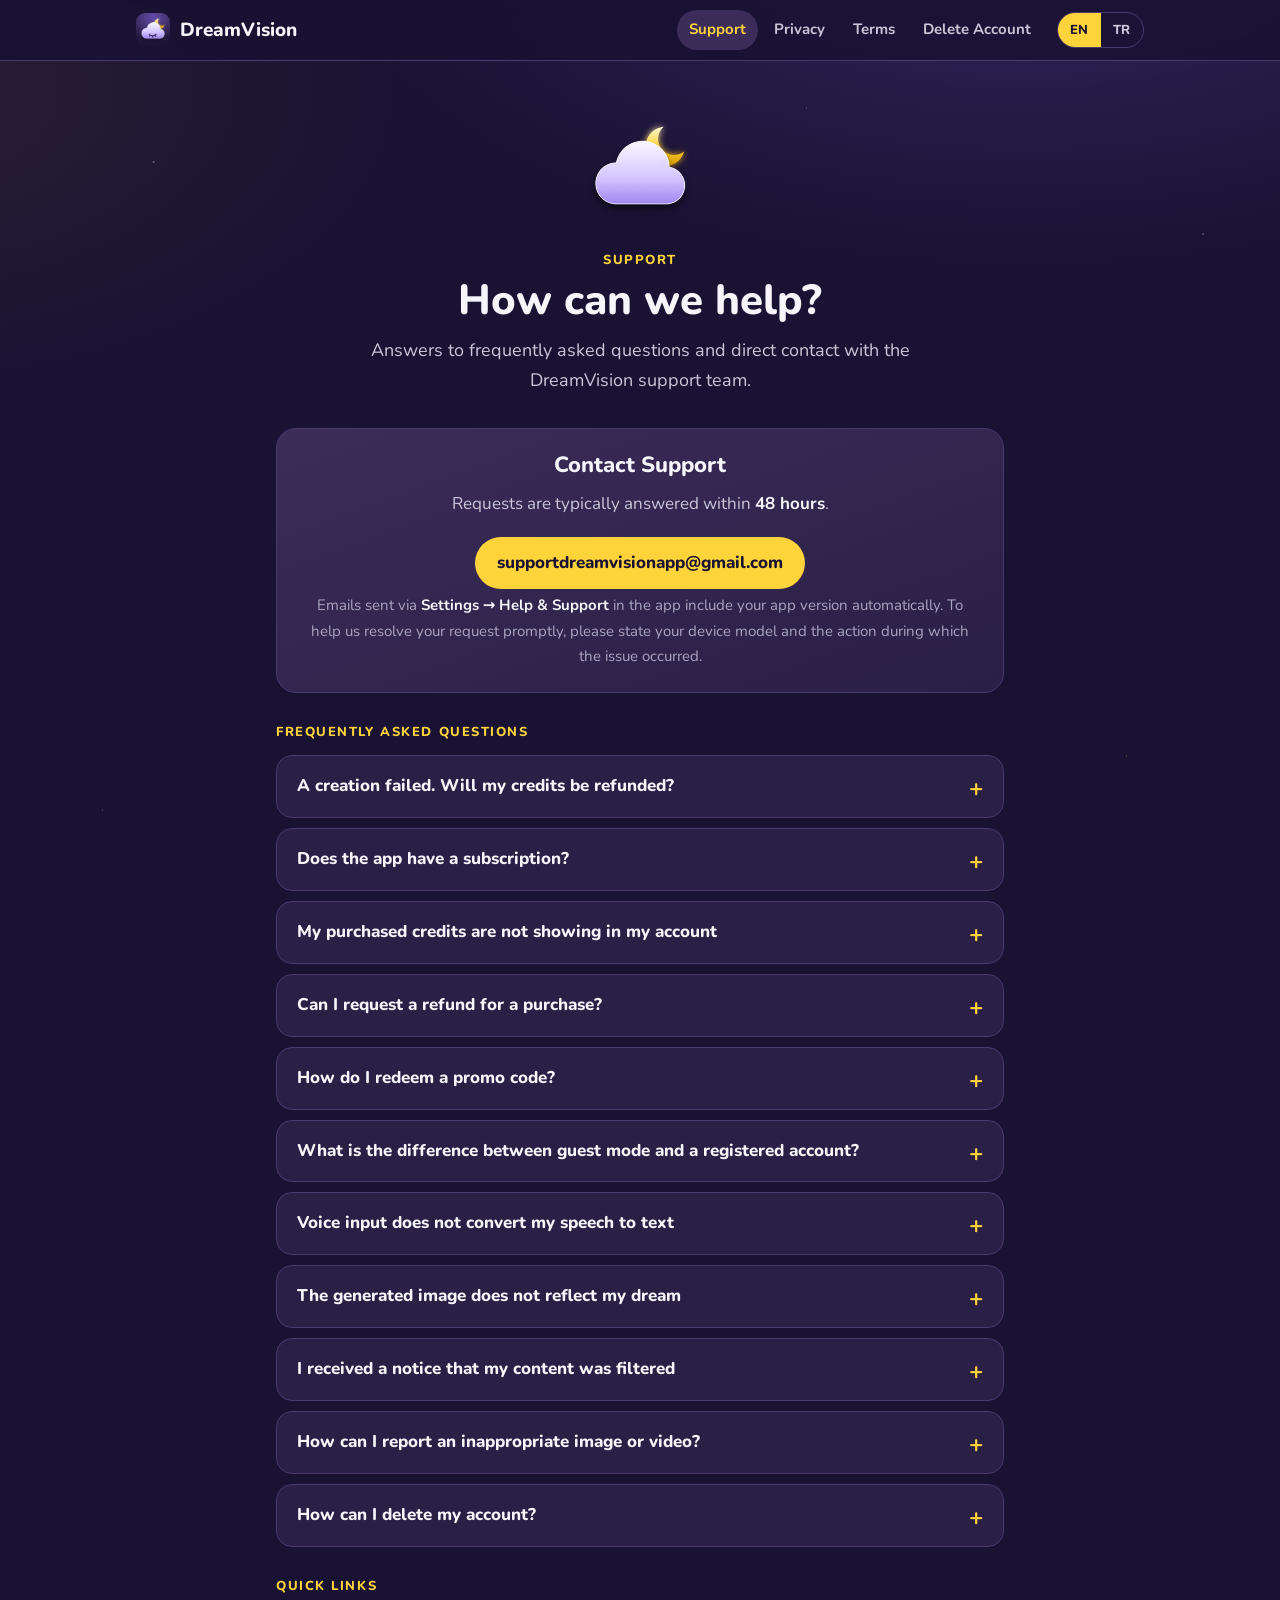
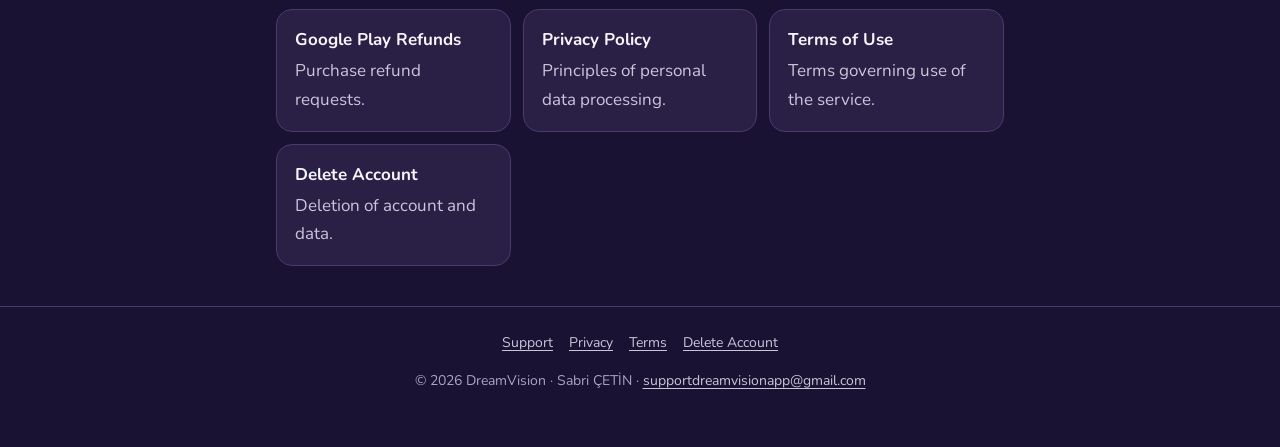
==== commit 146bd627: "feat(site): uygulama temasında yeni tasarım, TR/EN tüm sayfalar, Android içerik - uygulama renkleri " ====
--- a/index.html
+++ b/index.html
@@ -1,824 +1,153 @@
 <!DOCTYPE html>
-<html lang="en" data-lang="en">
+<html lang="en">
 <head>
-  <meta charset="UTF-8" />
-  <meta name="viewport" content="width=device-width, initial-scale=1.0" />
-  <meta name="theme-color" content="#0a0418" />
-  <title>DreamVision — Support</title>
-  <meta name="description" content="Get help with DreamVision — AI-powered dream visualization. Contact support, browse FAQ, manage subscriptions." />
-
-  <!-- Cormorant Garamond + Inter for body -->
-  <link rel="preconnect" href="https://fonts.googleapis.com" />
-  <link rel="preconnect" href="https://fonts.gstatic.com" crossorigin />
-  <link href="https://fonts.googleapis.com/css2?family=Cormorant+Garamond:ital,wght@0,400;0,500;0,600;0,700;1,400;1,500&family=Inter:wght@300;400;500;600&display=swap" rel="stylesheet" />
-
-  <style>
-    /* ------------------------------------------------------------------
-       Design tokens
-       ------------------------------------------------------------------ */
-    :root {
-      --bg-deep: #050210;
-      --bg-mid:  #0a0418;
-      --bg-veil: #140830;
-
-      --purple-900: #1a0938;
-      --purple-700: #3a1875;
-      --purple-500: #6b3fc2;
-      --purple-300: #a982f0;
-
-      --gold-600: #b8860b;
-      --gold-500: #d4a94f;
-      --gold-400: #e8c571;
-      --gold-300: #f4dea0;
-
-      --star-glow: rgba(232, 197, 113, 0.9);
-
-      --text-primary:   rgba(245, 235, 220, 0.96);
-      --text-secondary: rgba(220, 210, 200, 0.72);
-      --text-muted:     rgba(200, 190, 185, 0.50);
-
-      --glass-bg:     rgba(30, 15, 55, 0.35);
-      --glass-border: rgba(232, 197, 113, 0.18);
-      --glass-hover:  rgba(232, 197, 113, 0.32);
-
-      --radius-lg: 24px;
-      --radius-md: 16px;
-      --radius-sm: 10px;
-
-      --display: "Cormorant Garamond", "Times New Roman", serif;
-      --body:    "Inter", -apple-system, BlinkMacSystemFont, sans-serif;
-    }
-
-    /* ------------------------------------------------------------------
-       Reset & base
-       ------------------------------------------------------------------ */
-    *, *::before, *::after { box-sizing: border-box; margin: 0; padding: 0; }
-
-    html { scroll-behavior: smooth; }
-
-    body {
-      font-family: var(--body);
-      color: var(--text-primary);
-      background: var(--bg-deep);
-      min-height: 100vh;
-      overflow-x: hidden;
-      line-height: 1.6;
-      font-weight: 300;
-      letter-spacing: 0.01em;
-      -webkit-font-smoothing: antialiased;
-      -moz-osx-font-smoothing: grayscale;
-    }
-
-    /* ------------------------------------------------------------------
-       Cosmic background — layered gradient + stars + aurora
-       ------------------------------------------------------------------ */
-    .cosmos {
-      position: fixed;
-      inset: 0;
-      z-index: -2;
-      background:
-        radial-gradient(ellipse 80% 60% at 20% 10%, rgba(107, 63, 194, 0.35), transparent 60%),
-        radial-gradient(ellipse 70% 50% at 85% 40%, rgba(184, 134, 11, 0.12), transparent 55%),
-        radial-gradient(ellipse 100% 70% at 50% 100%, rgba(58, 24, 117, 0.50), transparent 60%),
-        linear-gradient(180deg, var(--bg-deep) 0%, var(--bg-mid) 40%, var(--bg-veil) 100%);
-    }
-
-    .stars {
-      position: fixed;
-      inset: 0;
-      z-index: -1;
-      pointer-events: none;
-    }
-
-    .stars span {
-      position: absolute;
-      width: 2px;
-      height: 2px;
-      background: var(--star-glow);
-      border-radius: 50%;
-      box-shadow: 0 0 6px 1px var(--star-glow);
-      animation: twinkle 4s ease-in-out infinite;
-    }
-
-    @keyframes twinkle {
-      0%, 100% { opacity: 0.2; transform: scale(0.8); }
-      50%      { opacity: 1;   transform: scale(1.2); }
-    }
-
-    /* Grain overlay — very subtle texture */
-    body::before {
-      content: "";
-      position: fixed;
-      inset: 0;
-      z-index: -1;
-      pointer-events: none;
-      opacity: 0.04;
-      background-image: url("data:image/svg+xml;utf8,<svg xmlns='http://www.w3.org/2000/svg' width='200' height='200'><filter id='n'><feTurbulence type='fractalNoise' baseFrequency='0.9' numOctaves='2'/></filter><rect width='100%' height='100%' filter='url(%23n)' opacity='1'/></svg>");
-    }
-
-    /* ------------------------------------------------------------------
-       Language toggle — fixed top right
-       ------------------------------------------------------------------ */
-    .lang-toggle {
-      position: fixed;
-      top: 24px;
-      right: 24px;
-      z-index: 100;
-      display: flex;
-      gap: 2px;
-      padding: 4px;
-      background: var(--glass-bg);
-      backdrop-filter: blur(20px) saturate(180%);
-      -webkit-backdrop-filter: blur(20px) saturate(180%);
-      border: 1px solid var(--glass-border);
-      border-radius: 999px;
-      box-shadow: 0 8px 32px rgba(0, 0, 0, 0.3);
-    }
-
-    .lang-toggle button {
-      padding: 8px 16px;
-      font-family: var(--body);
-      font-size: 12px;
-      font-weight: 500;
-      letter-spacing: 0.08em;
-      text-transform: uppercase;
-      color: var(--text-secondary);
-      background: transparent;
-      border: none;
-      border-radius: 999px;
-      cursor: pointer;
-      transition: all 0.3s ease;
-    }
-
-    .lang-toggle button.active {
-      color: var(--bg-deep);
-      background: linear-gradient(135deg, var(--gold-400), var(--gold-300));
-      box-shadow: 0 2px 8px rgba(232, 197, 113, 0.3);
-    }
-
-    .lang-toggle button:not(.active):hover {
-      color: var(--gold-300);
-    }
-
-    /* ------------------------------------------------------------------
-       Layout
-       ------------------------------------------------------------------ */
-    .container {
-      max-width: 860px;
-      margin: 0 auto;
-      padding: 100px 24px 80px;
-    }
-
-    /* ------------------------------------------------------------------
-       Hero — centered, emblem + elegant title
-       ------------------------------------------------------------------ */
-    .hero {
-      text-align: center;
-      margin-bottom: 72px;
-      animation: fadeUp 1s ease-out;
-    }
-
-    .emblem {
-      display: inline-flex;
-      align-items: center;
-      justify-content: center;
-      width: 76px;
-      height: 76px;
-      margin-bottom: 24px;
-      border-radius: 50%;
-      background:
-        radial-gradient(circle at 30% 30%, var(--gold-400), var(--gold-600) 70%);
-      box-shadow:
-        0 0 40px rgba(232, 197, 113, 0.4),
-        inset 0 0 20px rgba(10, 4, 24, 0.3);
-      position: relative;
-      animation: breathe 4s ease-in-out infinite;
-    }
-
-    .emblem::before {
-      content: "";
-      position: absolute;
-      inset: -8px;
-      border-radius: 50%;
-      border: 1px solid var(--glass-border);
-      opacity: 0.6;
-    }
-
-    .emblem svg { width: 38px; height: 38px; color: var(--bg-deep); }
-
-    @keyframes breathe {
-      0%, 100% { transform: scale(1);    box-shadow: 0 0 40px rgba(232, 197, 113, 0.4), inset 0 0 20px rgba(10, 4, 24, 0.3); }
-      50%      { transform: scale(1.04); box-shadow: 0 0 60px rgba(232, 197, 113, 0.6), inset 0 0 20px rgba(10, 4, 24, 0.3); }
-    }
-
-    .eyebrow {
-      font-family: var(--body);
-      font-size: 11px;
-      font-weight: 500;
-      letter-spacing: 0.32em;
-      text-transform: uppercase;
-      color: var(--gold-400);
-      margin-bottom: 20px;
-    }
-
-    h1 {
-      font-family: var(--display);
-      font-weight: 500;
-      font-size: clamp(2.5rem, 6vw, 4.2rem);
-      line-height: 1.05;
-      letter-spacing: -0.01em;
-      color: var(--text-primary);
-      margin-bottom: 20px;
-    }
-
-    h1 em {
-      font-style: italic;
-      color: var(--gold-300);
-      font-weight: 400;
-    }
-
-    .hero-lede {
-      font-family: var(--display);
-      font-weight: 400;
-      font-size: clamp(1.15rem, 2vw, 1.35rem);
-      font-style: italic;
-      color: var(--text-secondary);
-      max-width: 560px;
-      margin: 0 auto;
-      line-height: 1.55;
-    }
-
-    /* ------------------------------------------------------------------
-       Section headings
-       ------------------------------------------------------------------ */
-    section { margin-bottom: 56px; }
-
-    .section-title {
-      font-family: var(--display);
-      font-weight: 500;
-      font-size: clamp(1.6rem, 3.5vw, 2.2rem);
-      letter-spacing: -0.01em;
-      color: var(--text-primary);
-      margin-bottom: 8px;
-      display: flex;
-      align-items: baseline;
-      gap: 16px;
-    }
-
-    .section-title::before {
-      content: "";
-      width: 32px;
-      height: 1px;
-      background: linear-gradient(90deg, var(--gold-400), transparent);
-      flex-shrink: 0;
-      transform: translateY(-8px);
-    }
-
-    .section-subtitle {
-      font-family: var(--body);
-      font-size: 14px;
-      color: var(--text-muted);
-      margin-left: 48px;
-      margin-bottom: 24px;
-    }
-
-    /* ------------------------------------------------------------------
-       Contact card — featured, hero-adjacent
-       ------------------------------------------------------------------ */
-    .contact-card {
-      background: var(--glass-bg);
-      backdrop-filter: blur(20px) saturate(180%);
-      -webkit-backdrop-filter: blur(20px) saturate(180%);
-      border: 1px solid var(--glass-border);
-      border-radius: var(--radius-lg);
-      padding: 40px;
-      box-shadow: 0 20px 60px rgba(0, 0, 0, 0.3);
-      position: relative;
-      overflow: hidden;
-    }
-
-    .contact-card::before {
-      content: "";
-      position: absolute;
-      top: 0; left: 0; right: 0;
-      height: 1px;
-      background: linear-gradient(90deg, transparent, var(--gold-400), transparent);
-      opacity: 0.6;
-    }
-
-    .contact-grid {
-      display: grid;
-      grid-template-columns: 1fr 1fr;
-      gap: 32px;
-    }
-
-    @media (max-width: 640px) {
-      .contact-grid { grid-template-columns: 1fr; gap: 20px; }
-      .contact-card  { padding: 28px 24px; }
-    }
-
-    .contact-item .label {
-      font-family: var(--body);
-      font-size: 11px;
-      font-weight: 500;
-      letter-spacing: 0.2em;
-      text-transform: uppercase;
-      color: var(--gold-400);
-      margin-bottom: 10px;
-    }
-
-    .contact-item .value {
-      font-family: var(--display);
-      font-size: 22px;
-      font-weight: 500;
-      color: var(--text-primary);
-      line-height: 1.3;
-    }
-
-    .contact-item a {
-      color: var(--text-primary);
-      text-decoration: none;
-      border-bottom: 1px solid var(--gold-600);
-      transition: border-color 0.3s ease, color 0.3s ease;
-    }
-
-    .contact-item a:hover {
-      color: var(--gold-300);
-      border-bottom-color: var(--gold-300);
-    }
-
-    .contact-note {
-      margin-top: 24px;
-      padding-top: 20px;
-      border-top: 1px solid rgba(232, 197, 113, 0.1);
-      font-size: 13px;
-      color: var(--text-muted);
-      font-style: italic;
-      font-family: var(--display);
-      font-weight: 400;
-      line-height: 1.5;
-    }
-
-    /* ------------------------------------------------------------------
-       FAQ — expandable, refined
-       ------------------------------------------------------------------ */
-    .faq-list {
-      display: flex;
-      flex-direction: column;
-      gap: 12px;
-    }
-
-    details.faq-item {
-      background: var(--glass-bg);
-      backdrop-filter: blur(16px);
-      -webkit-backdrop-filter: blur(16px);
-      border: 1px solid var(--glass-border);
-      border-radius: var(--radius-md);
-      overflow: hidden;
-      transition: border-color 0.3s ease, background 0.3s ease;
-    }
-
-    details.faq-item[open] {
-      border-color: var(--glass-hover);
-      background: rgba(30, 15, 55, 0.5);
-    }
-
-    details.faq-item summary {
-      padding: 22px 28px;
-      cursor: pointer;
-      list-style: none;
-      display: flex;
-      justify-content: space-between;
-      align-items: center;
-      gap: 20px;
-      font-family: var(--display);
-      font-size: 18px;
-      font-weight: 500;
-      color: var(--text-primary);
-      transition: color 0.3s ease;
-    }
-
-    details.faq-item summary:hover { color: var(--gold-300); }
-
-    details.faq-item summary::-webkit-details-marker { display: none; }
-
-    details.faq-item summary::after {
-      content: "+";
-      font-family: var(--display);
-      font-size: 24px;
-      font-weight: 300;
-      color: var(--gold-400);
-      line-height: 1;
-      flex-shrink: 0;
-      transition: transform 0.3s ease, color 0.3s ease;
-    }
-
-    details.faq-item[open] summary::after {
-      content: "−";
-      color: var(--gold-300);
-    }
-
-    .faq-answer {
-      padding: 0 28px 24px;
-      color: var(--text-secondary);
-      font-size: 15px;
-      line-height: 1.7;
-    }
-
-    .faq-answer p + p { margin-top: 12px; }
-
-    .faq-answer a {
-      color: var(--gold-300);
-      text-decoration: none;
-      border-bottom: 1px solid var(--gold-600);
-    }
-
-    .faq-answer a:hover { color: var(--gold-400); }
-
-    @media (max-width: 640px) {
-      details.faq-item summary { padding: 18px 22px; font-size: 16px; }
-      .faq-answer { padding: 0 22px 20px; font-size: 14px; }
-    }
-
-    /* ------------------------------------------------------------------
-       Quick links — subscription/account management
-       ------------------------------------------------------------------ */
-    .quick-links {
-      display: grid;
-      grid-template-columns: repeat(auto-fit, minmax(260px, 1fr));
-      gap: 16px;
-    }
-
-    .quick-link {
-      display: block;
-      padding: 24px 26px;
-      background: var(--glass-bg);
-      backdrop-filter: blur(16px);
-      -webkit-backdrop-filter: blur(16px);
-      border: 1px solid var(--glass-border);
-      border-radius: var(--radius-md);
-      text-decoration: none;
-      color: var(--text-primary);
-      transition: all 0.3s ease;
-    }
-
-    .quick-link:hover {
-      border-color: var(--glass-hover);
-      transform: translateY(-2px);
-      box-shadow: 0 12px 32px rgba(0, 0, 0, 0.3);
-    }
-
-    .quick-link .ql-label {
-      font-family: var(--body);
-      font-size: 11px;
-      font-weight: 500;
-      letter-spacing: 0.2em;
-      text-transform: uppercase;
-      color: var(--gold-400);
-      margin-bottom: 8px;
-    }
-
-    .quick-link .ql-title {
-      font-family: var(--display);
-      font-size: 17px;
-      font-weight: 500;
-      margin-bottom: 6px;
-    }
-
-    .quick-link .ql-desc {
-      font-size: 13px;
-      color: var(--text-muted);
-      line-height: 1.5;
-    }
-
-    /* ------------------------------------------------------------------
-       Footer
-       ------------------------------------------------------------------ */
-    footer {
-      margin-top: 80px;
-      padding-top: 40px;
-      border-top: 1px solid rgba(232, 197, 113, 0.1);
-      text-align: center;
-    }
-
-    .footer-links {
-      display: flex;
-      justify-content: center;
-      gap: 32px;
-      flex-wrap: wrap;
-      margin-bottom: 20px;
-    }
-
-    .footer-links a {
-      font-family: var(--body);
-      font-size: 13px;
-      letter-spacing: 0.05em;
-      color: var(--text-secondary);
-      text-decoration: none;
-      transition: color 0.3s ease;
-    }
-
-    .footer-links a:hover { color: var(--gold-300); }
-
-    .footer-mark {
-      font-family: var(--display);
-      font-style: italic;
-      font-size: 14px;
-      color: var(--text-muted);
-    }
-
-    /* ------------------------------------------------------------------
-       Animations
-       ------------------------------------------------------------------ */
-    @keyframes fadeUp {
-      from { opacity: 0; transform: translateY(20px); }
-      to   { opacity: 1; transform: translateY(0); }
-    }
-
-    section {
-      animation: fadeUp 0.8s ease-out backwards;
-    }
-
-    section:nth-of-type(1) { animation-delay: 0.1s; }
-    section:nth-of-type(2) { animation-delay: 0.2s; }
-    section:nth-of-type(3) { animation-delay: 0.3s; }
-    section:nth-of-type(4) { animation-delay: 0.4s; }
-
-    /* ------------------------------------------------------------------
-       Language switching — show/hide by [data-lang]
-       ------------------------------------------------------------------ */
-    [data-i18n-tr], [data-i18n-en] { display: none; }
-    html[data-lang="en"] [data-i18n-en] { display: revert; }
-    html[data-lang="tr"] [data-i18n-tr] { display: revert; }
-
-    /* Reduced motion */
-    @media (prefers-reduced-motion: reduce) {
-      *, *::before, *::after {
-        animation-duration: 0.01ms !important;
-        transition-duration: 0.01ms !important;
-      }
-      .emblem, .stars span { animation: none !important; }
-    }
-  </style>
+  <meta charset="UTF-8">
+  <meta name="viewport" content="width=device-width, initial-scale=1">
+  <title>Support — DreamVision</title>
+  <meta name="description" content="DreamVision support: credits, purchases, refunds, promo codes and account help.">
+  <meta name="theme-color" content="#1A1233">
+  <link rel="canonical" href="https://sabricetin.github.io/privacy-policy/index.html">
+  <link rel="alternate" hreflang="en" href="https://sabricetin.github.io/privacy-policy/index.html">
+  <link rel="alternate" hreflang="tr" href="https://sabricetin.github.io/privacy-policy/index-tr.html">
+  <link rel="alternate" hreflang="x-default" href="https://sabricetin.github.io/privacy-policy/index.html">
+  <link rel="icon" href="assets/icon.png">
+  <link rel="preconnect" href="https://fonts.googleapis.com">
+  <link rel="preconnect" href="https://fonts.gstatic.com" crossorigin>
+  <link href="https://fonts.googleapis.com/css2?family=Nunito:wght@400;600;700;800&display=swap" rel="stylesheet">
+  <link rel="stylesheet" href="assets/site.css">
+  <script src="assets/site.js" defer></script>
 </head>
 <body>
+<a class="skip" href="#main">Skip to content</a>
+<header class="topbar">
+  <div class="topbar-inner">
+    <a class="brand" href="index.html"><img src="assets/icon.png" alt="" width="34" height="34">DreamVision</a>
+    <nav class="nav" aria-label="Pages">
+      <a href="index.html" aria-current="page">Support</a>
+      <a href="privacy-policy.html">Privacy</a>
+      <a href="terms-conditions.html">Terms</a>
+      <a href="delete-account.html">Delete Account</a>
+    </nav>
+    <div class="lang" role="group" aria-label="Language"><a href="index.html" hreflang="en" lang="en" data-set-lang="en" aria-current="true">EN</a><a href="index-tr.html" hreflang="tr" lang="tr" data-set-lang="tr">TR</a></div>
+  </div>
+</header>
+<main id="main">
+  <div class="hero">
+    <div class="mascot" aria-hidden="true"><img src="assets/moon.png" class="moon" alt=""><img src="assets/cloud.png" alt=""></div>
+    <p class="eyebrow">Support</p>
+    <h1>How can we help?</h1>
+    <p class="lead">Answers to frequently asked questions and direct contact with the DreamVision support team.</p>
+  </div>
+  <div class="content">
+<section class="card contact">
+  <h2>Contact Support</h2>
+  <p>Requests are typically answered within <strong>48 hours</strong>.</p>
+  <a class="btn" href="mailto:supportdreamvisionapp@gmail.com">supportdreamvisionapp@gmail.com</a>
+  <p class="muted">Emails sent via <strong>Settings → Help &amp; Support</strong> in the app include your app version automatically. To help us resolve your request promptly, please state your device model and the action during which the issue occurred.</p>
+</section>
 
-  <!-- ───────────────────────── Cosmic background ───────────────────────── -->
-  <div class="cosmos" aria-hidden="true"></div>
-  <div class="stars" id="stars" aria-hidden="true"></div>
+<h2 class="eyebrow" style="display:block;margin:28px 0 12px">Frequently Asked Questions</h2>
 
-  <!-- ───────────────────────── Language toggle ───────────────────────── -->
-  <div class="lang-toggle" role="tablist" aria-label="Language selector">
-    <button type="button" data-set-lang="en" class="active" role="tab" aria-selected="true">EN</button>
-    <button type="button" data-set-lang="tr" role="tab" aria-selected="false">TR</button>
+<details>
+  <summary>A creation failed. Will my credits be refunded?</summary>
+  <div>
+    <p>Yes. If an image or video cannot be created, the credits used are <strong>refunded automatically</strong>, usually within a few minutes. If your credits are still missing after an hour, please contact us with the date and time of the attempt.</p>
   </div>
+</details>
 
-  <!-- ───────────────────────── Main content ───────────────────────── -->
-  <main class="container">
+<details>
+  <summary>Does the app have a subscription?</summary>
+  <div>
+    <p>No. DreamVision uses <strong>one-time credit packs</strong> purchased through Google Play. There is no automatic renewal, and credits do not expire.</p>
+  </div>
+</details>
 
-    <!-- ─── HERO ─── -->
-    <header class="hero">
-      <div class="emblem" aria-hidden="true">
-        <svg viewBox="0 0 24 24" fill="none" stroke="currentColor" stroke-width="1.8" stroke-linecap="round" stroke-linejoin="round">
-          <path d="M12 2v4M12 18v4M4.93 4.93l2.83 2.83M16.24 16.24l2.83 2.83M2 12h4M18 12h4M4.93 19.07l2.83-2.83M16.24 7.76l2.83-2.83" />
-          <circle cx="12" cy="12" r="3.2" fill="currentColor" stroke="none" />
-        </svg>
-      </div>
+<details>
+  <summary>My purchased credits are not showing in my account</summary>
+  <div>
+    <ol>
+      <li>Close the app completely and reopen it.</li>
+      <li>Open the credits screen and tap <strong>Restore Purchases</strong>.</li>
+      <li>Make sure you are signed in with the same DreamVision account and the same Google account used for the purchase.</li>
+    </ol>
+    <p>If the issue persists, please send us your Google Play order number. It begins with <code>GPA.</code> and can be found in your <a href="https://play.google.com/store/account/orderhistory">Google Play order history</a> or in the purchase receipt email.</p>
+  </div>
+</details>
 
-      <div class="eyebrow" data-i18n-en>Dream Vision Support</div>
-      <div class="eyebrow" data-i18n-tr>Dream Vision Destek</div>
+<details>
+  <summary>Can I request a refund for a purchase?</summary>
+  <div>
+    <p>Payments are processed by Google Play. Within <strong>48 hours</strong> of purchase, you can submit a refund request directly to Google Play: <a href="https://support.google.com/googleplay/answer/2479637?hl=en">Google Play refund help</a>.</p>
+    <p>After this period, or if the issue was caused by our service, please contact us with your order number and we will review your request.</p>
+  </div>
+</details>
 
-      <h1 data-i18n-en>How can we <em>help</em>?</h1>
-      <h1 data-i18n-tr>Size nasıl <em>yardım</em> edebiliriz?</h1>
+<details>
+  <summary>How do I redeem a promo code?</summary>
+  <div>
+    <p>Go to <strong>Settings → Promo Code</strong>, enter the code and tap <strong>Apply</strong>. Promotional credits are added to your account immediately.</p>
+    <p>Promo codes require a registered account and cannot be used in guest mode. Each code may be redeemed once per account, and codes are not case-sensitive.</p>
+  </div>
+</details>
 
-      <p class="hero-lede" data-i18n-en>
-        We're here to make sure your journey through dreams is smooth, clear, and wondrous.
-      </p>
-      <p class="hero-lede" data-i18n-tr>
-        Rüya yolculuğunuzun akıcı, net ve büyülü geçmesi için buradayız.
-      </p>
-    </header>
+<details>
+  <summary>What is the difference between guest mode and a registered account?</summary>
+  <div>
+    <p>With a free account (email or Google), you can save your dreams to your gallery, access them from other devices and redeem promo codes. To create an account, go to <strong>Settings → Create Account</strong>.</p>
+  </div>
+</details>
 
-    <!-- ─── CONTACT ─── -->
-    <section id="contact">
-      <h2 class="section-title" data-i18n-en>Contact us</h2>
-      <h2 class="section-title" data-i18n-tr>Bize ulaşın</h2>
-      <p class="section-subtitle" data-i18n-en>Direct line to the DreamVision team.</p>
-      <p class="section-subtitle" data-i18n-tr>DreamVision ekibiyle doğrudan iletişim.</p>
+<details>
+  <summary>Voice input does not convert my speech to text</summary>
+  <div>
+    <ul>
+      <li>Make sure microphone access is granted to DreamVision in your device settings.</li>
+      <li>Voice input uses your device's speech recognition service. Please ensure the <strong>Google</strong> app is installed and up to date.</li>
+      <li>If the issue persists, you can enter your dream as text.</li>
+    </ul>
+  </div>
+</details>
 
-      <div class="contact-card">
-        <div class="contact-grid">
-          <div class="contact-item">
-            <div class="label" data-i18n-en>Email</div>
-            <div class="label" data-i18n-tr>E-posta</div>
-            <div class="value">
-              <a href="mailto:supportdreamvisionapp@gmail.com">supportdreamvisionapp@gmail.com</a>
-            </div>
-          </div>
-          <div class="contact-item">
-            <div class="label" data-i18n-en>Response time</div>
-            <div class="label" data-i18n-tr>Yanıt süresi</div>
-            <div class="value" data-i18n-en>Within 48 hours</div>
-            <div class="value" data-i18n-tr>48 saat içinde</div>
-          </div>
-        </div>
+<details>
+  <summary>The generated image does not reflect my dream</summary>
+  <div>
+    <p>AI produces the best results from detailed descriptions covering the setting, people, colors, lighting and atmosphere. Brief or general descriptions provide the model with insufficient information. We recommend describing a single scene in detail or generating the image again.</p>
+  </div>
+</details>
 
-        <p class="contact-note" data-i18n-en>
-          When writing, please include your device model, iOS version, and a short description of what you were doing when the issue occurred. The more we know, the faster we can help.
-        </p>
-        <p class="contact-note" data-i18n-tr>
-          Bize yazarken lütfen cihaz modelinizi, iOS sürümünüzü ve sorunun ne zaman ortaya çıktığına dair kısa bir açıklama ekleyin. Ne kadar çok bilirsek, o kadar hızlı yardımcı olabiliriz.
-        </p>
-      </div>
-    </section>
+<details>
+  <summary>I received a notice that my content was filtered</summary>
+  <div>
+    <p>DreamVision uses automated safety filters to prevent the creation of sexually explicit, violent or harmful images. If your description triggers a filter, you may try describing the dream in a more symbolic or indirect way. Filter decisions are automated and cannot be overridden manually.</p>
+  </div>
+</details>
 
-    <!-- ─── FAQ ─── -->
-    <section id="faq">
-      <h2 class="section-title" data-i18n-en>Frequently asked</h2>
-      <h2 class="section-title" data-i18n-tr>Sıkça sorulanlar</h2>
-      <p class="section-subtitle" data-i18n-en>Answers to the questions we hear most often.</p>
-      <p class="section-subtitle" data-i18n-tr>En sık karşılaştığımız soruların yanıtları.</p>
+<details>
+  <summary>How can I report an inappropriate image or video?</summary>
+  <div>
+    <p>Tap the <strong>flag icon</strong> at the top of the result screen or the dream detail screen, select a reason and submit the report. All reports are reviewed, and content that violates our rules is removed.</p>
+  </div>
+</details>
 
-      <div class="faq-list">
+<details>
+  <summary>How can I delete my account?</summary>
+  <div>
+    <p>You can delete your account in the app via <strong>Settings → Delete Account</strong>. The data that is deleted and retained is described in detail on the <a href="delete-account.html">Delete Account</a> page.</p>
+  </div>
+</details>
 
-        <!-- FAQ 1 — Generation failed, credits -->
-        <details class="faq-item">
-          <summary data-i18n-en>My generation failed — will I lose my credits?</summary>
-          <summary data-i18n-tr>Oluşturma başarısız oldu — kredim kaybolur mu?</summary>
-          <div class="faq-answer">
-            <p data-i18n-en>No. If a generation fails on our side, your credits are automatically refunded within a few minutes. If you notice credits are still missing after an hour, please contact us with the date and time of the attempt.</p>
-            <p data-i18n-tr>Hayır. Eğer oluşturma bizim tarafımızda başarısız olursa, krediniz birkaç dakika içinde otomatik olarak iade edilir. Bir saat sonra hâlâ eksik olduğunu fark ederseniz, lütfen denemenin tarih ve saatiyle birlikte bize ulaşın.</p>
-          </div>
-        </details>
-
-        <!-- FAQ 2 — Manage / cancel subscription -->
-        <details class="faq-item">
-          <summary data-i18n-en>How do I manage or cancel my subscription?</summary>
-          <summary data-i18n-tr>Aboneliğimi nasıl yönetirim veya iptal ederim?</summary>
-          <div class="faq-answer">
-            <p data-i18n-en>All subscriptions are handled by Apple. Open the <strong>Settings</strong> app on your iPhone → tap your <strong>name</strong> at the top → <strong>Subscriptions</strong> → select <strong>DreamVision</strong>. From there you can change plan, cancel, or renew.</p>
-            <p data-i18n-en>You can also visit <a href="https://apps.apple.com/account/subscriptions" target="_blank" rel="noopener">apps.apple.com/account/subscriptions</a>.</p>
-            <p data-i18n-tr>Tüm abonelikler Apple tarafından yönetilir. iPhone'unuzda <strong>Ayarlar</strong> uygulamasını açın → en üstte <strong>adınıza</strong> dokunun → <strong>Abonelikler</strong> → <strong>DreamVision</strong>'ı seçin. Buradan planınızı değiştirebilir, iptal edebilir veya yenileyebilirsiniz.</p>
-            <p data-i18n-tr><a href="https://apps.apple.com/account/subscriptions" target="_blank" rel="noopener">apps.apple.com/account/subscriptions</a> adresini de ziyaret edebilirsiniz.</p>
-          </div>
-        </details>
-
-        <!-- FAQ 3 — Refunds -->
-        <details class="faq-item">
-          <summary data-i18n-en>Can I get a refund?</summary>
-          <summary data-i18n-tr>İade alabilir miyim?</summary>
-          <div class="faq-answer">
-            <p data-i18n-en>Refunds for in-app purchases and subscriptions are processed by Apple, not DreamVision. You can request a refund at <a href="https://reportaproblem.apple.com" target="_blank" rel="noopener">reportaproblem.apple.com</a>. If your issue is technical (a failed generation, a billing mistake on our end), please write to us first — we'll do our best to resolve it directly.</p>
-            <p data-i18n-tr>Uygulama içi satın almalar ve abonelikler için iadeler DreamVision tarafından değil, Apple tarafından işlenir. <a href="https://reportaproblem.apple.com" target="_blank" rel="noopener">reportaproblem.apple.com</a> adresinden iade talep edebilirsiniz. Sorunuz teknik bir sorunsa (başarısız oluşturma, bizim tarafımızdaki faturalandırma hatası), lütfen önce bize yazın — elimizden gelenin en iyisini yapıp doğrudan çözmeye çalışırız.</p>
-          </div>
-        </details>
-
-        <!-- FAQ 4 — Restore purchases -->
-        <details class="faq-item">
-          <summary data-i18n-en>I bought credits but they're not showing up</summary>
-          <summary data-i18n-tr>Kredi satın aldım ama görünmüyor</summary>
-          <div class="faq-answer">
-            <p data-i18n-en>Open DreamVision → <strong>Settings</strong> → tap <strong>Restore Purchases</strong>. This syncs your account with Apple's records. If credits still don't appear after a minute, close and reopen the app. Still no luck? Write to us with the email address on your Apple ID and the approximate time of purchase.</p>
-            <p data-i18n-tr>DreamVision'ı açın → <strong>Ayarlar</strong> → <strong>Satın Almaları Geri Yükle</strong>'ye dokunun. Bu, hesabınızı Apple'ın kayıtlarıyla senkronize eder. Bir dakika sonra krediler hâlâ görünmüyorsa, uygulamayı kapatıp yeniden açın. Hâlâ bir şey olmuyorsa, Apple ID'nizdeki e-posta adresi ve yaklaşık satın alma saatiyle birlikte bize yazın.</p>
-          </div>
-        </details>
-
-        <!-- FAQ 5 — Account deletion / privacy -->
-        <details class="faq-item">
-          <summary data-i18n-en>How do I delete my account and data?</summary>
-          <summary data-i18n-tr>Hesabımı ve verilerimi nasıl silerim?</summary>
-          <div class="faq-answer">
-            <p data-i18n-en>Inside the app, go to <strong>Settings</strong> → <strong>Delete Account</strong>. This permanently removes your account, dream history, and all generated content from our servers. This action cannot be undone. If you prefer, you can also email us and we'll process the deletion manually.</p>
-            <p data-i18n-tr>Uygulamanın içinde <strong>Ayarlar</strong> → <strong>Hesabı Sil</strong>'e gidin. Bu, hesabınızı, rüya geçmişinizi ve oluşturulan tüm içeriği sunucularımızdan kalıcı olarak kaldırır. Bu işlem geri alınamaz. Tercih ederseniz bize e-posta da gönderebilirsiniz, silme işlemini manuel olarak yaparız.</p>
-          </div>
-        </details>
-
-        <!-- FAQ 6 — Content quality -->
-        <details class="faq-item">
-          <summary data-i18n-en>The generated image doesn't match my dream. Why?</summary>
-          <summary data-i18n-tr>Oluşturulan görsel rüyama uymuyor. Neden?</summary>
-          <div class="faq-answer">
-            <p data-i18n-en>AI image generation works best with vivid, sensory details — colors, textures, the mood, where you are, who's there. Short prompts ("a weird dream") give the model very little to work with. Try describing one specific scene with more detail. You can also regenerate if the first result doesn't feel right.</p>
-            <p data-i18n-tr>Yapay zeka görsel üretimi, canlı ve duyusal detaylarla en iyi sonucu verir — renkler, dokular, atmosfer, nerede olduğunuz, kimin olduğu. Kısa prompt'lar ("garip bir rüya") modele çalışacak çok az şey bırakır. Tek bir belirli sahneyi daha fazla detayla tanımlamayı deneyin. İlk sonuç doğru hissettirmezse yeniden oluşturabilirsiniz.</p>
-          </div>
-        </details>
-
-        <!-- FAQ 7 — Inappropriate content -->
-        <details class="faq-item">
-          <summary data-i18n-en>I got a message that my content was filtered</summary>
-          <summary data-i18n-tr>İçeriğimin filtrelendiğine dair bir mesaj aldım</summary>
-          <div class="faq-answer">
-            <p data-i18n-en>DreamVision uses automated content safety filters to prevent generation of sexually explicit, graphic, or harmful imagery. If your dream description triggers a filter, try rephrasing it in more symbolic or indirect terms. Filter decisions are automated and we cannot manually override them.</p>
-            <p data-i18n-tr>DreamVision, cinsel açıdan müstehcen, şiddet içeren veya zararlı görsellerin oluşturulmasını önlemek için otomatik içerik güvenlik filtreleri kullanır. Rüya açıklamanız bir filtreyi tetiklerse, daha sembolik veya dolaylı ifadelerle yeniden yazmayı deneyin. Filtre kararları otomatiktir ve manuel olarak geçersiz kılınamaz.</p>
-          </div>
-        </details>
-
-      </div>
-    </section>
-
-    <!-- ─── QUICK LINKS ─── -->
-    <section id="links">
-      <h2 class="section-title" data-i18n-en>Quick links</h2>
-      <h2 class="section-title" data-i18n-tr>Hızlı bağlantılar</h2>
-      <p class="section-subtitle" data-i18n-en>Apple-managed tools for purchases and privacy.</p>
-      <p class="section-subtitle" data-i18n-tr>Satın almalar ve gizlilik için Apple tarafından yönetilen araçlar.</p>
-
-      <div class="quick-links">
-        <a class="quick-link" href="https://apps.apple.com/account/subscriptions" target="_blank" rel="noopener">
-          <div class="ql-label" data-i18n-en>Subscriptions</div>
-          <div class="ql-label" data-i18n-tr>Abonelikler</div>
-          <div class="ql-title" data-i18n-en>Manage your subscription</div>
-          <div class="ql-title" data-i18n-tr>Aboneliğinizi yönetin</div>
-          <div class="ql-desc" data-i18n-en>Cancel, switch plans, or view renewal dates.</div>
-          <div class="ql-desc" data-i18n-tr>İptal edin, plan değiştirin veya yenileme tarihlerini görün.</div>
-        </a>
-
-        <a class="quick-link" href="https://reportaproblem.apple.com" target="_blank" rel="noopener">
-          <div class="ql-label" data-i18n-en>Refunds</div>
-          <div class="ql-label" data-i18n-tr>İadeler</div>
-          <div class="ql-title" data-i18n-en>Request a refund</div>
-          <div class="ql-title" data-i18n-tr>İade talep edin</div>
-          <div class="ql-desc" data-i18n-en>Processed directly by Apple.</div>
-          <div class="ql-desc" data-i18n-tr>Doğrudan Apple tarafından işlenir.</div>
-        </a>
-
-        <a class="quick-link" href="https://sabricetin.github.io/privacy-policy/" target="_blank" rel="noopener">
-          <div class="ql-label" data-i18n-en>Privacy</div>
-          <div class="ql-label" data-i18n-tr>Gizlilik</div>
-          <div class="ql-title" data-i18n-en>Privacy Policy</div>
-          <div class="ql-title" data-i18n-tr>Gizlilik Politikası</div>
-          <div class="ql-desc" data-i18n-en>How we collect, use, and protect your data.</div>
-          <div class="ql-desc" data-i18n-tr>Verilerinizi nasıl topladığımız, kullandığımız ve koruduğumuz.</div>
-        </a>
-      </div>
-    </section>
-
-    <!-- ─── FOOTER ─── -->
-    <footer>
-      <div class="footer-links">
-        <a href="mailto:supportdreamvisionapp@gmail.com" data-i18n-en>Contact</a>
-        <a href="mailto:supportdreamvisionapp@gmail.com" data-i18n-tr>İletişim</a>
-        <a href="https://sabricetin.github.io/privacy-policy/" target="_blank" rel="noopener" data-i18n-en>Privacy Policy</a>
-        <a href="https://sabricetin.github.io/privacy-policy/" target="_blank" rel="noopener" data-i18n-tr>Gizlilik Politikası</a>
-      </div>
-      <div class="footer-mark" data-i18n-en>DreamVision · Crafted with care</div>
-      <div class="footer-mark" data-i18n-tr>DreamVision · Özenle hazırlandı</div>
-    </footer>
-
-  </main>
-
-  <!-- ───────────────────────── Scripts ───────────────────────── -->
-  <script>
-    // ---- Starfield generation ----
-    (function generateStars() {
-      const container = document.getElementById('stars');
-      const count = 80;
-      const frag = document.createDocumentFragment();
-      for (let i = 0; i < count; i++) {
-        const s = document.createElement('span');
-        s.style.left = Math.random() * 100 + 'vw';
-        s.style.top  = Math.random() * 100 + 'vh';
-        s.style.animationDelay    = (Math.random() * 4).toFixed(2) + 's';
-        s.style.animationDuration = (3 + Math.random() * 3).toFixed(2) + 's';
-        const scale = 0.5 + Math.random() * 1.2;
-        s.style.transform = 'scale(' + scale + ')';
-        s.style.opacity   = (0.3 + Math.random() * 0.7).toFixed(2);
-        frag.appendChild(s);
-      }
-      container.appendChild(frag);
-    })();
-
-    // ---- Language toggle ----
-    (function languageToggle() {
-      const html = document.documentElement;
-      const buttons = document.querySelectorAll('[data-set-lang]');
-
-      // Load saved preference or detect browser
-      let saved = null;
-      try { saved = localStorage.getItem('dv-lang'); } catch (e) {}
-      const browser = (navigator.language || 'en').toLowerCase().startsWith('tr') ? 'tr' : 'en';
-      const initial = saved || browser;
-      setLang(initial);
-
-      buttons.forEach(btn => {
-        btn.addEventListener('click', () => setLang(btn.dataset.setLang));
-      });
-
-      function setLang(lang) {
-        html.setAttribute('data-lang', lang);
-        html.setAttribute('lang', lang);
-        document.title = lang === 'tr'
-          ? 'DreamVision — Destek'
-          : 'DreamVision — Support';
-        buttons.forEach(b => {
-          const active = b.dataset.setLang === lang;
-          b.classList.toggle('active', active);
-          b.setAttribute('aria-selected', active ? 'true' : 'false');
-        });
-        try { localStorage.setItem('dv-lang', lang); } catch (e) {}
-      }
-    })();
-  </script>
-
+<h2 class="eyebrow" style="display:block;margin:28px 0 12px">Quick Links</h2>
+<div class="grid">
+  <a class="tile" href="https://support.google.com/googleplay/answer/2479637?hl=en"><strong>Google Play Refunds</strong>Purchase refund requests.</a>
+  <a class="tile" href="privacy-policy.html"><strong>Privacy Policy</strong>Principles of personal data processing.</a>
+  <a class="tile" href="terms-conditions.html"><strong>Terms of Use</strong>Terms governing use of the service.</a>
+  <a class="tile" href="delete-account.html"><strong>Delete Account</strong>Deletion of account and data.</a>
+</div>
+  </div>
+</main>
+<footer>
+  <nav aria-label="Site links"><a href="index.html">Support</a> <a href="privacy-policy.html">Privacy</a> <a href="terms-conditions.html">Terms</a> <a href="delete-account.html">Delete Account</a></nav>
+  <p>© 2026 DreamVision · Sabri ÇETİN · <a href="mailto:supportdreamvisionapp@gmail.com">supportdreamvisionapp@gmail.com</a></p>
+</footer>
 </body>
 </html>
--- a/assets/site.css
+++ b/assets/site.css
@@ -0,0 +1,211 @@
+/* DreamVision sitesi — uygulamanın renkleri (lib/core/theme/app_colors.dart).
+   Metin renkleri saydam değil, düz: koyu zeminde WCAG AA kontrastı. */
+:root {
+  --bg: #1A1233;            /* primaryDark */
+  --bg-deep: #120C25;
+  --surface: #2A1F45;
+  --surface-2: #3B2C59;     /* secondary */
+  --border: #4A3A6E;
+  --text: #F5F5FA;          /* textPrimary — zeminde ~15:1 */
+  --text-2: #C9C6DA;        /* gövde — zeminde ~10:1 */
+  --text-3: #A9A5C0;        /* ikincil — zeminde ~7:1 */
+  --gold: #FFD43B;          /* primary */
+  --violet: #A88BFF;        /* accent'in okunur hâli */
+  --radius: 20px;
+  --max: 760px;
+}
+
+* { box-sizing: border-box; }
+html { -webkit-text-size-adjust: 100%; scroll-behavior: smooth; }
+html, body { overflow-x: hidden; }
+a, p, li, td, summary { overflow-wrap: anywhere; }
+@media (prefers-reduced-motion: reduce) { html { scroll-behavior: auto; } }
+
+body {
+  margin: 0;
+  background:
+    radial-gradient(1200px 600px at 80% -10%, rgba(142, 108, 255, 0.22), transparent 60%),
+    radial-gradient(900px 500px at -10% 10%, rgba(255, 212, 59, 0.07), transparent 60%),
+    var(--bg);
+  background-attachment: fixed;
+  color: var(--text-2);
+  font-family: "Nunito", system-ui, -apple-system, "Segoe UI", Roboto, sans-serif;
+  font-size: 17px;
+  line-height: 1.7;
+  -webkit-font-smoothing: antialiased;
+}
+
+/* Sabit yıldızlar (CSS, animasyonsuz — okumayı bölmez) */
+body::before {
+  content: "";
+  position: fixed;
+  inset: 0;
+  pointer-events: none;
+  background-image:
+    radial-gradient(1.5px 1.5px at 12% 18%, rgba(255,255,255,.55), transparent),
+    radial-gradient(1px 1px at 28% 72%, rgba(255,255,255,.45), transparent),
+    radial-gradient(1.5px 1.5px at 46% 34%, rgba(255,212,59,.55), transparent),
+    radial-gradient(1px 1px at 63% 12%, rgba(255,255,255,.4), transparent),
+    radial-gradient(1.5px 1.5px at 78% 58%, rgba(255,255,255,.5), transparent),
+    radial-gradient(1px 1px at 88% 84%, rgba(255,212,59,.45), transparent),
+    radial-gradient(1px 1px at 8% 90%, rgba(255,255,255,.4), transparent),
+    radial-gradient(1.5px 1.5px at 94% 26%, rgba(255,255,255,.45), transparent);
+  opacity: .8;
+  z-index: 0;
+}
+
+a { color: var(--gold); text-underline-offset: 3px; }
+a:hover { color: #FFE27A; }
+a:focus-visible, button:focus-visible, summary:focus-visible {
+  outline: 3px solid var(--gold);
+  outline-offset: 3px;
+  border-radius: 8px;
+}
+strong { color: var(--text); font-weight: 700; }
+code { background: var(--surface-2); color: var(--text); padding: 1px 7px; border-radius: 6px; font-size: .9em; }
+
+.skip {
+  position: absolute; left: -999px; top: 8px;
+  background: var(--gold); color: var(--bg); padding: 8px 14px; border-radius: 10px; font-weight: 800;
+}
+.skip:focus { left: 12px; z-index: 10; }
+
+/* ── Üst menü ── */
+.topbar {
+  position: sticky; top: 0; z-index: 5;
+  background: rgba(26, 18, 51, 0.88);
+  backdrop-filter: blur(10px);
+  -webkit-backdrop-filter: blur(10px);
+  border-bottom: 1px solid var(--border);
+}
+.topbar-inner {
+  max-width: 1040px; margin: 0 auto; padding: 10px 16px;
+  display: flex; align-items: center; gap: 14px; flex-wrap: wrap;
+}
+.brand {
+  display: flex; align-items: center; gap: 10px;
+  color: var(--text); text-decoration: none; font-weight: 800; font-size: 19px;
+}
+.brand img { width: 34px; height: 34px; border-radius: 9px; }
+.nav { display: flex; gap: 4px; flex-wrap: wrap; margin-left: auto; }
+.nav a {
+  color: var(--text-2); text-decoration: none; font-weight: 700; font-size: 15px;
+  padding: 7px 12px; border-radius: 999px;
+}
+.nav a:hover { background: var(--surface); color: var(--text); }
+.nav a[aria-current="page"] { background: var(--surface-2); color: var(--gold); }
+.lang {
+  display: flex; border: 1px solid var(--border); border-radius: 999px; overflow: hidden;
+}
+.lang a {
+  color: var(--text-2); text-decoration: none; font-weight: 800; font-size: 13px;
+  padding: 6px 12px; letter-spacing: .04em;
+}
+.lang a[aria-current="true"] { background: var(--gold); color: var(--bg); }
+
+@media (max-width: 720px) {
+  .nav { order: 3; width: 100%; margin-left: 0; overflow-x: auto; flex-wrap: nowrap; }
+  .nav a { white-space: nowrap; font-size: 14px; }
+  .lang { margin-left: auto; }
+}
+
+/* ── Sayfa başlığı ── */
+main { position: relative; z-index: 1; }
+.hero {
+  max-width: var(--max); margin: 0 auto; padding: 44px 16px 8px; text-align: center;
+}
+.mascot { position: relative; width: 132px; height: 132px; margin: 0 auto 8px; }
+.mascot img { position: absolute; inset: 0; width: 100%; height: 100%; }
+.mascot .moon { animation: float 6s ease-in-out infinite; }
+@keyframes float { 50% { transform: translateY(-4px) rotate(-3deg); } }
+@media (prefers-reduced-motion: reduce) { .mascot .moon { animation: none; } }
+.eyebrow {
+  display: inline-block; color: var(--gold); font-weight: 800; font-size: 13px;
+  letter-spacing: .12em; text-transform: uppercase; margin: 0 0 6px;
+}
+h1 { color: var(--text); font-size: clamp(30px, 6vw, 42px); line-height: 1.15; margin: 0 0 10px; font-weight: 800; }
+.lead { font-size: 18px; color: var(--text-2); margin: 0 auto; max-width: 600px; }
+.updated { color: var(--text-3); font-size: 14px; margin-top: 10px; }
+
+/* ── İçerik ── */
+.content { max-width: var(--max); margin: 0 auto; padding: 24px 16px 40px; }
+.card {
+  background: var(--surface);
+  border: 1px solid var(--border);
+  border-radius: var(--radius);
+  padding: 22px 24px;
+  margin: 0 0 16px;
+}
+.card h2 {
+  color: var(--text); font-size: 22px; line-height: 1.3; margin: 0 0 10px; font-weight: 800;
+}
+.card h3 { color: var(--text); font-size: 18px; margin: 18px 0 6px; font-weight: 800; }
+.card p { margin: 0 0 12px; }
+.card p:last-child, .card ul:last-child, .card ol:last-child { margin-bottom: 0; }
+.card ul, .card ol { margin: 0 0 12px; padding-left: 22px; }
+.card li { margin: 6px 0; }
+.card li::marker { color: var(--gold); }
+.summary { border-color: rgba(255, 212, 59, 0.45); }
+
+.toc { display: flex; flex-wrap: wrap; gap: 8px; margin: 0 0 16px; padding: 0; list-style: none; }
+.toc a {
+  display: inline-block; background: var(--surface); border: 1px solid var(--border);
+  color: var(--text-2); text-decoration: none; font-size: 14px; font-weight: 700;
+  padding: 6px 12px; border-radius: 999px;
+}
+.toc a:hover { color: var(--text); border-color: var(--violet); }
+
+/* Destek: SSS akordeonu */
+details {
+  background: var(--surface); border: 1px solid var(--border);
+  border-radius: 16px; margin: 0 0 10px; padding: 0 20px;
+}
+details[open] { border-color: var(--violet); }
+summary {
+  cursor: pointer; list-style: none; color: var(--text); font-weight: 800; font-size: 17px;
+  padding: 16px 28px 16px 0; position: relative;
+}
+summary::-webkit-details-marker { display: none; }
+summary::after {
+  content: "+"; position: absolute; right: 0; top: 12px; color: var(--gold);
+  font-size: 24px; font-weight: 700;
+}
+details[open] summary::after { content: "–"; }
+details > div { padding: 0 0 16px; }
+details p { margin: 0 0 10px; }
+
+.contact {
+  text-align: center; background: linear-gradient(160deg, var(--surface-2), var(--surface));
+}
+.btn {
+  display: inline-block; max-width: 100%; background: var(--gold); color: var(--bg); text-decoration: none;
+  font-weight: 800; padding: 12px 22px; border-radius: 999px; margin: 6px 0 4px;
+}
+.btn:hover { background: #FFE27A; color: var(--bg); }
+.muted { color: var(--text-3); font-size: 15px; }
+
+.grid { display: grid; grid-template-columns: repeat(auto-fit, minmax(220px, 1fr)); gap: 12px; }
+.tile {
+  display: block; background: var(--surface); border: 1px solid var(--border); border-radius: 16px;
+  padding: 16px 18px; text-decoration: none; color: var(--text-2);
+}
+.tile:hover { border-color: var(--gold); color: var(--text-2); }
+.tile strong { display: block; color: var(--text); margin-bottom: 2px; }
+
+.table { width: 100%; border-collapse: collapse; font-size: 15px; }
+.table th, .table td { text-align: left; padding: 10px 8px; border-top: 1px solid var(--border); vertical-align: top; }
+.table th { color: var(--text); }
+@media (max-width: 560px) {
+  .table thead { display: none; }
+  .table tr { display: block; border-top: 1px solid var(--border); padding: 8px 0; }
+  .table td { display: block; border: 0; padding: 2px 0; }
+  .table td:first-child { color: var(--text); font-weight: 800; }
+}
+
+/* ── Alt bilgi ── */
+footer {
+  position: relative; z-index: 1; border-top: 1px solid var(--border);
+  text-align: center; padding: 24px 16px 40px; color: var(--text-3); font-size: 14px;
+}
+footer nav { display: flex; justify-content: center; gap: 16px; flex-wrap: wrap; margin-bottom: 8px; }
+footer a { color: var(--text-2); }
